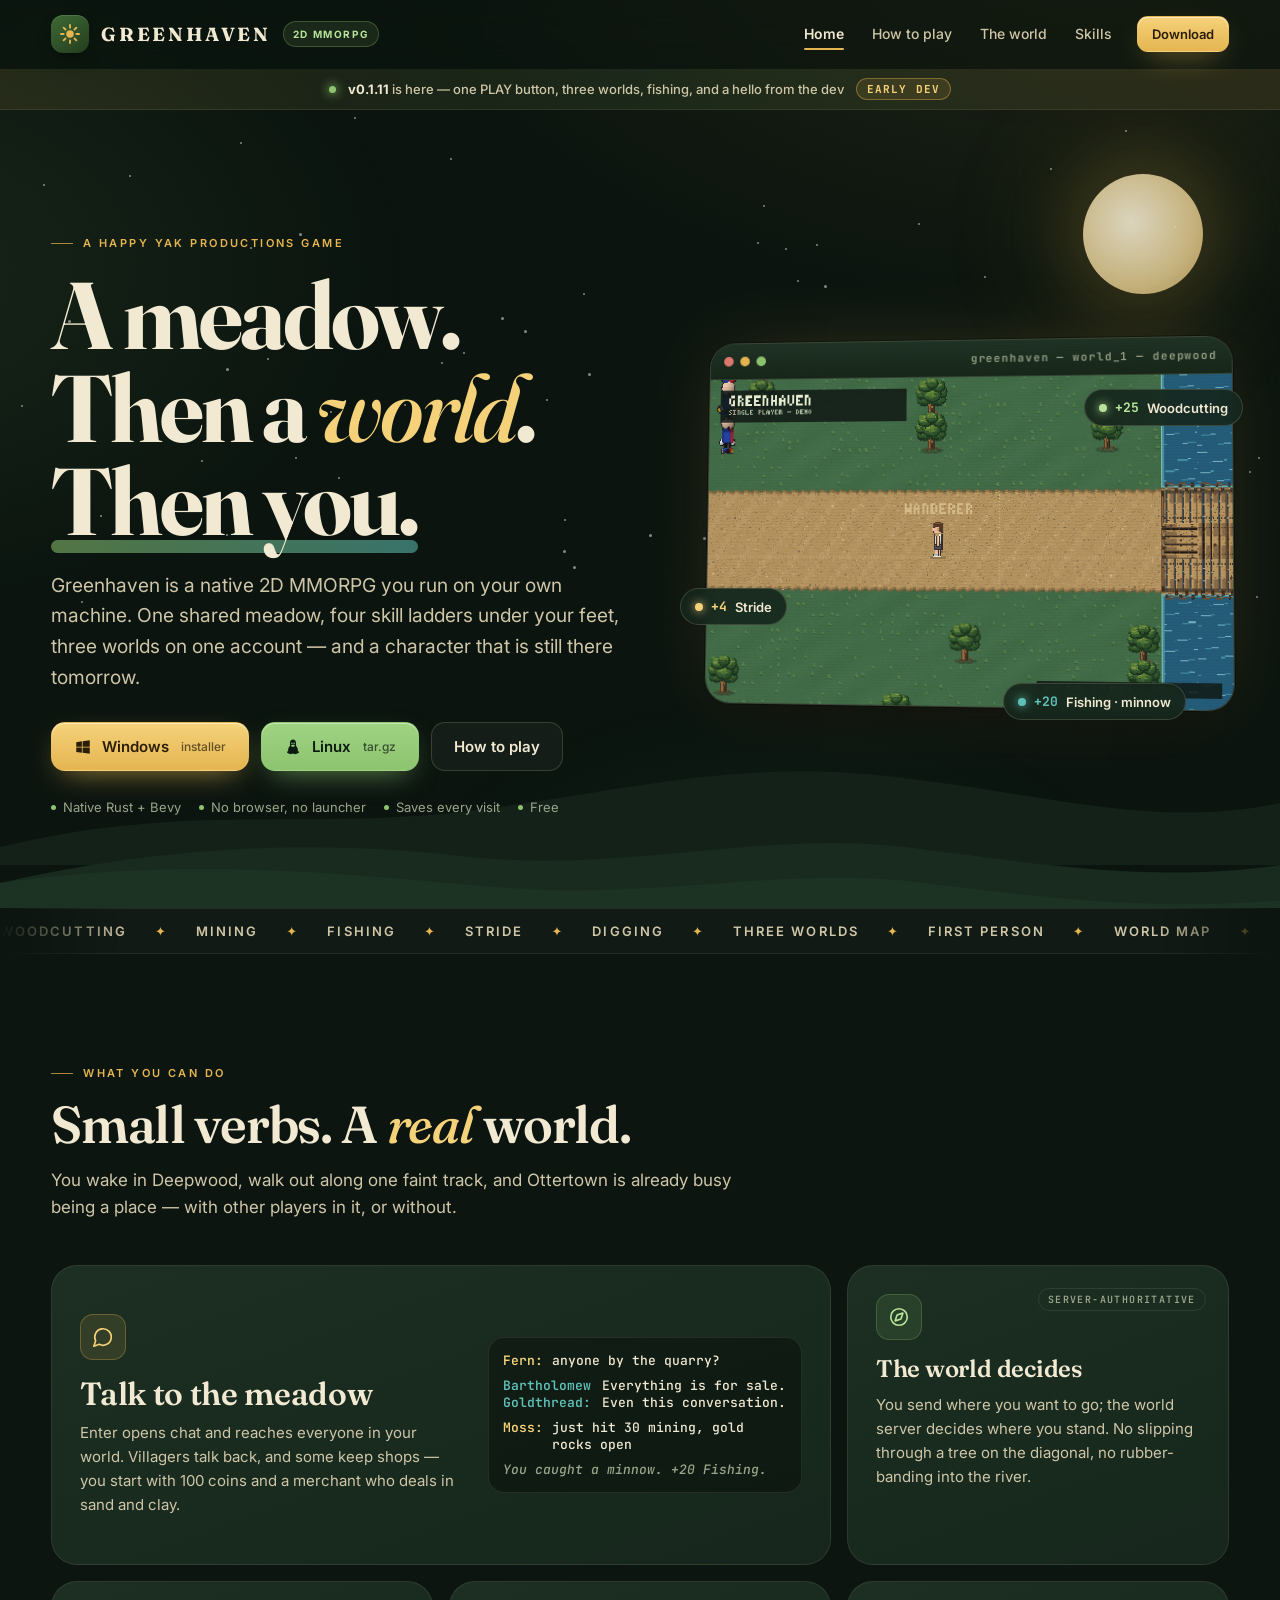
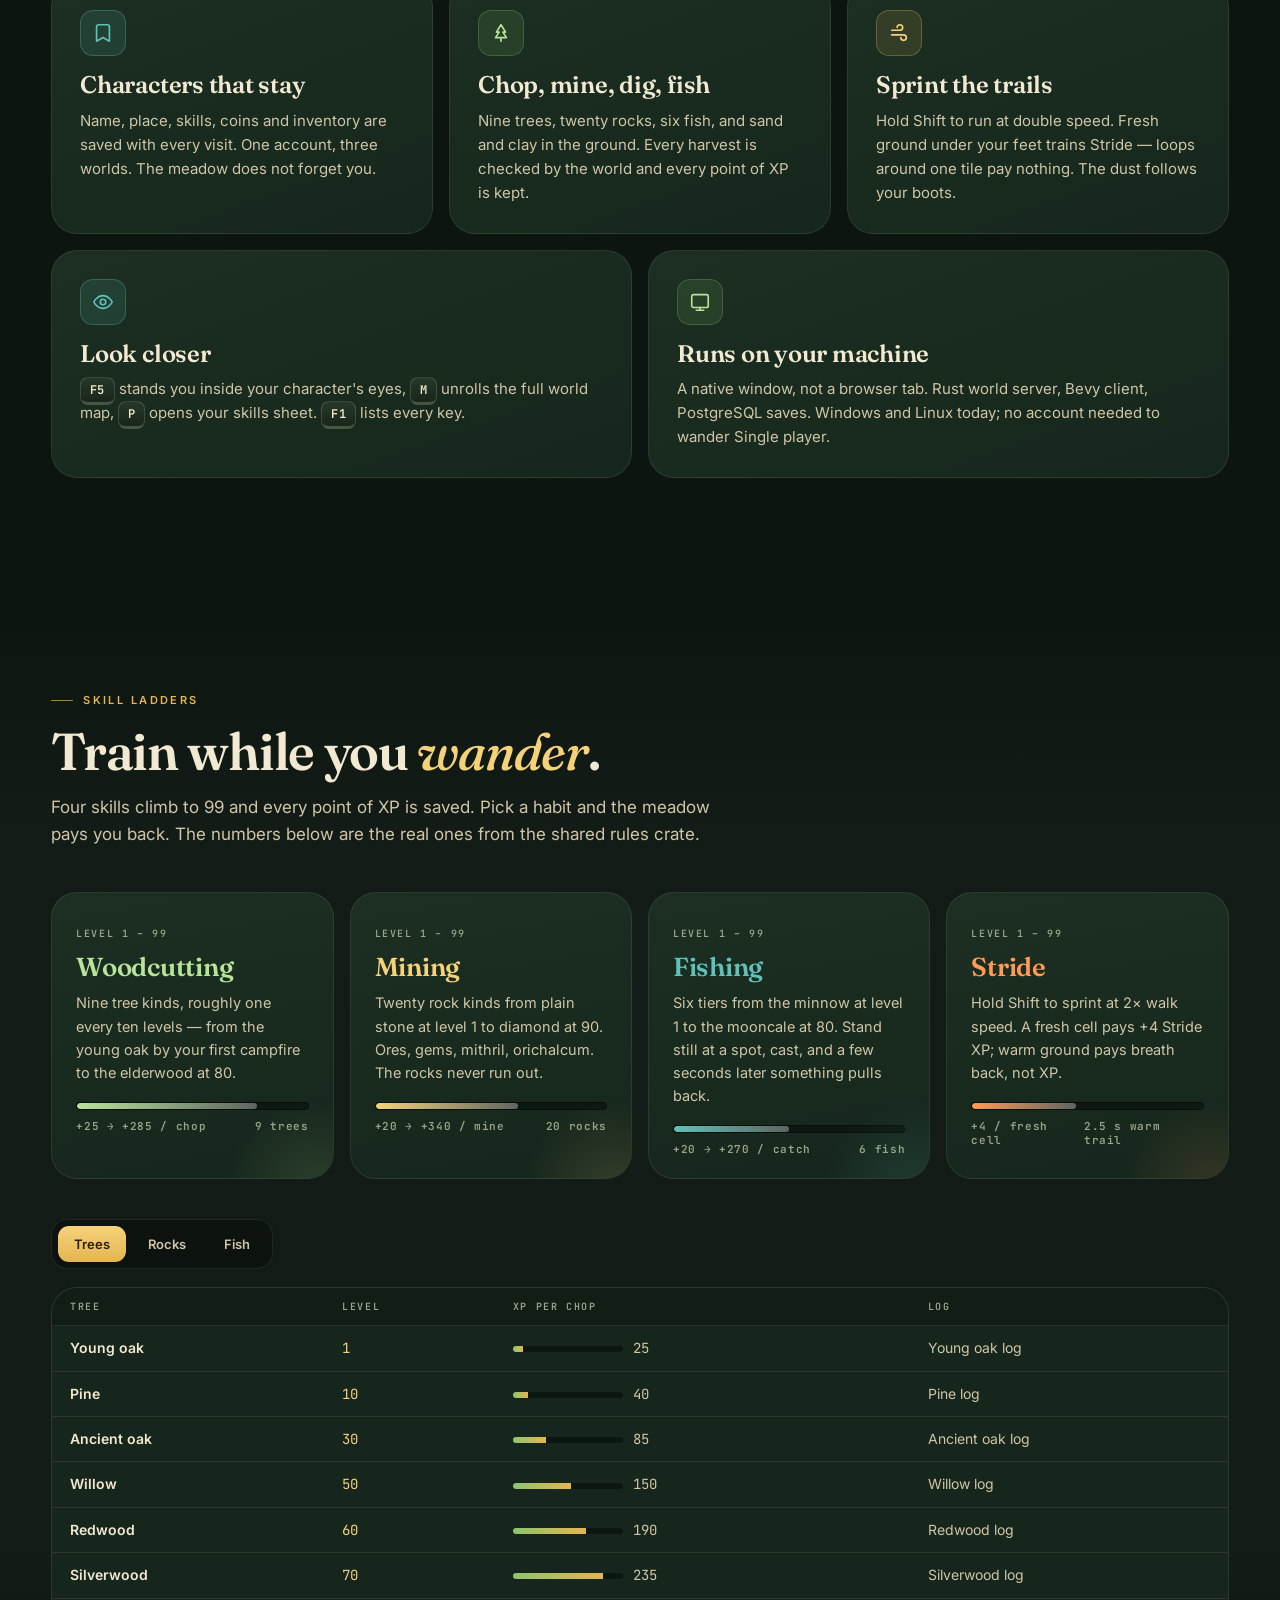
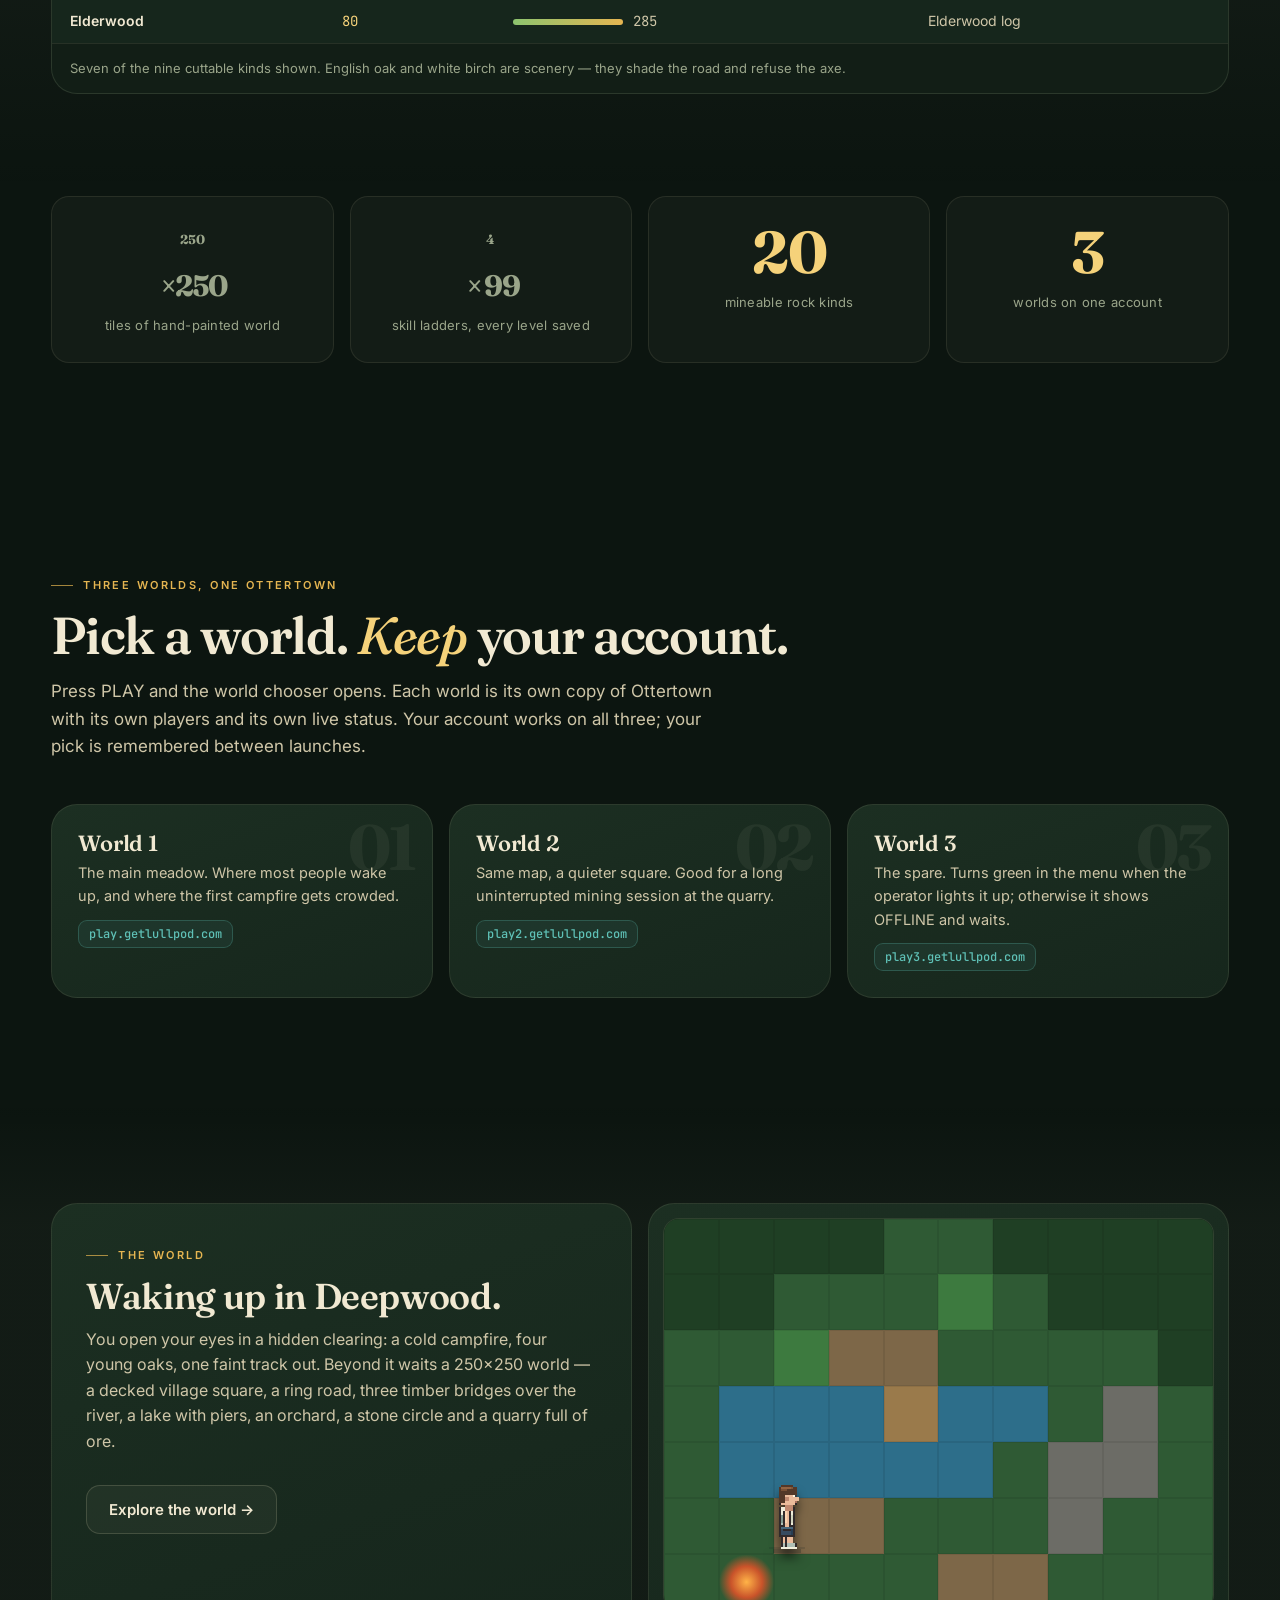
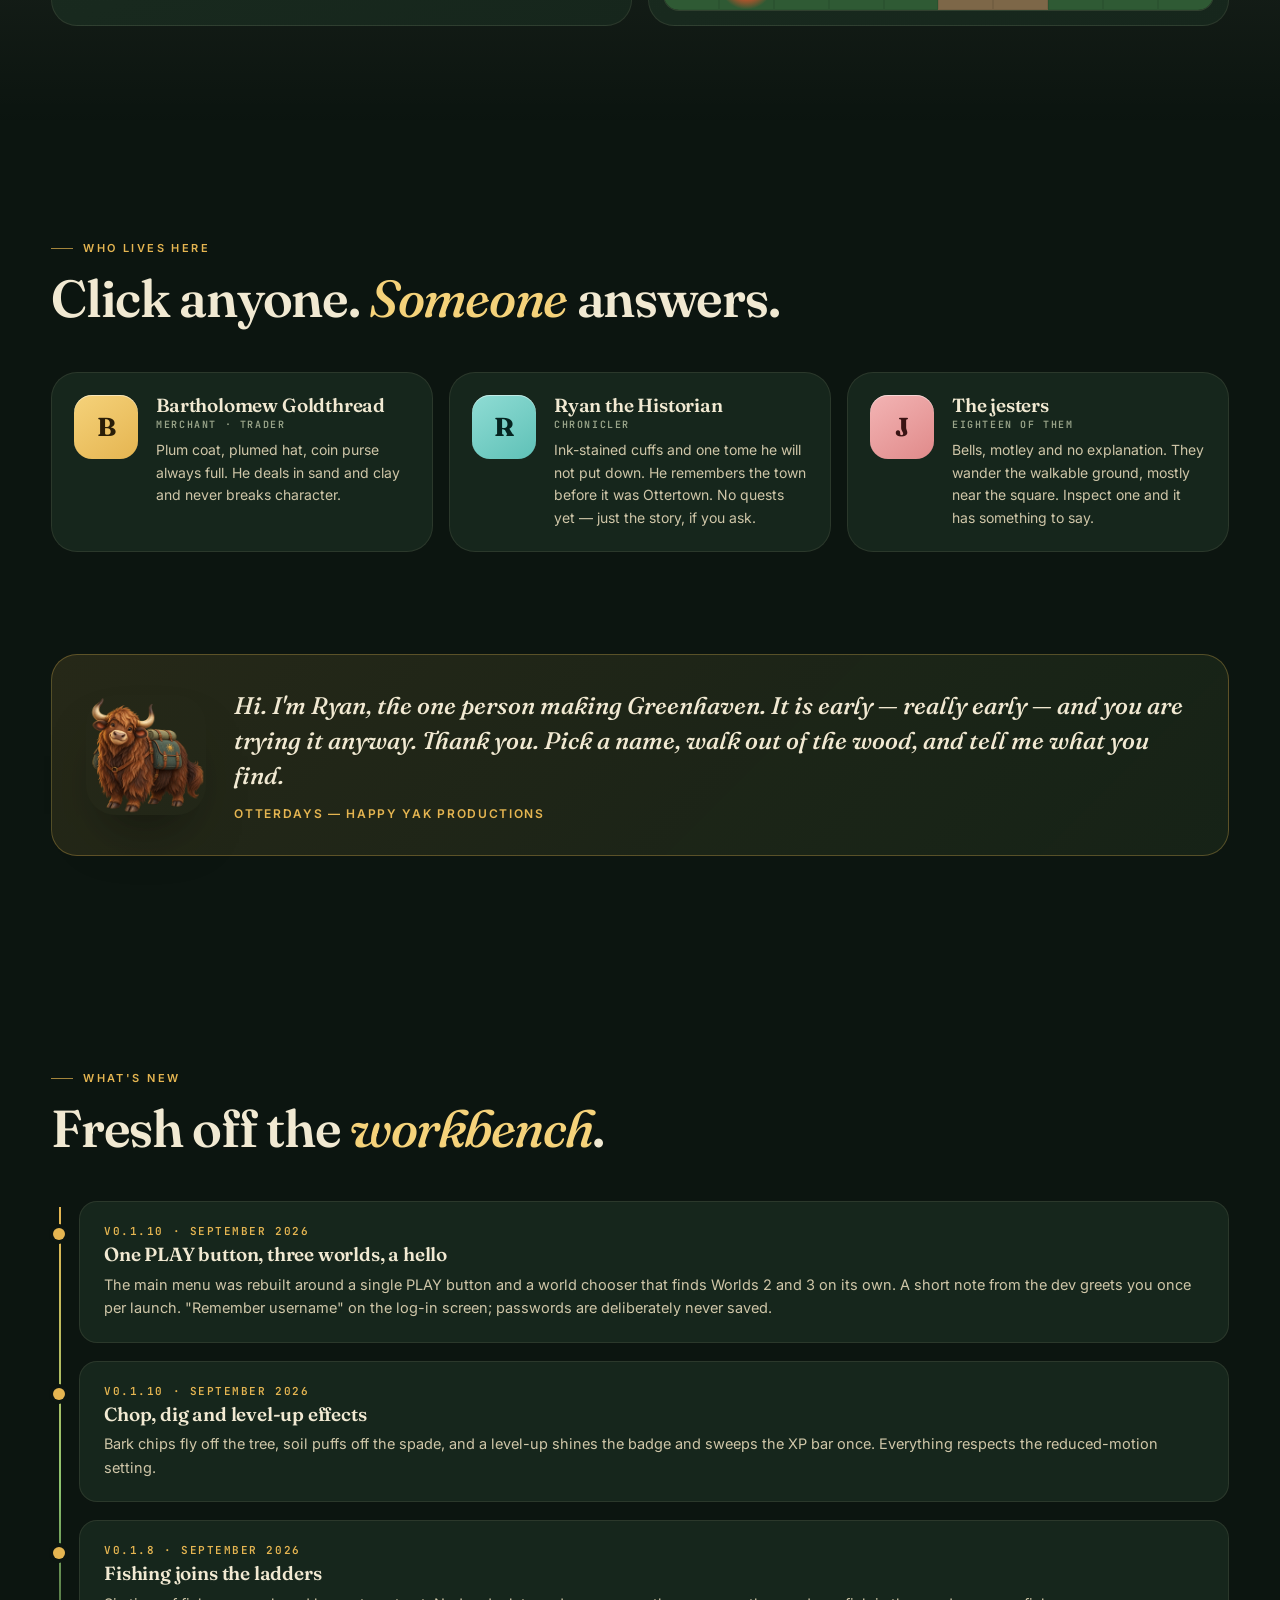
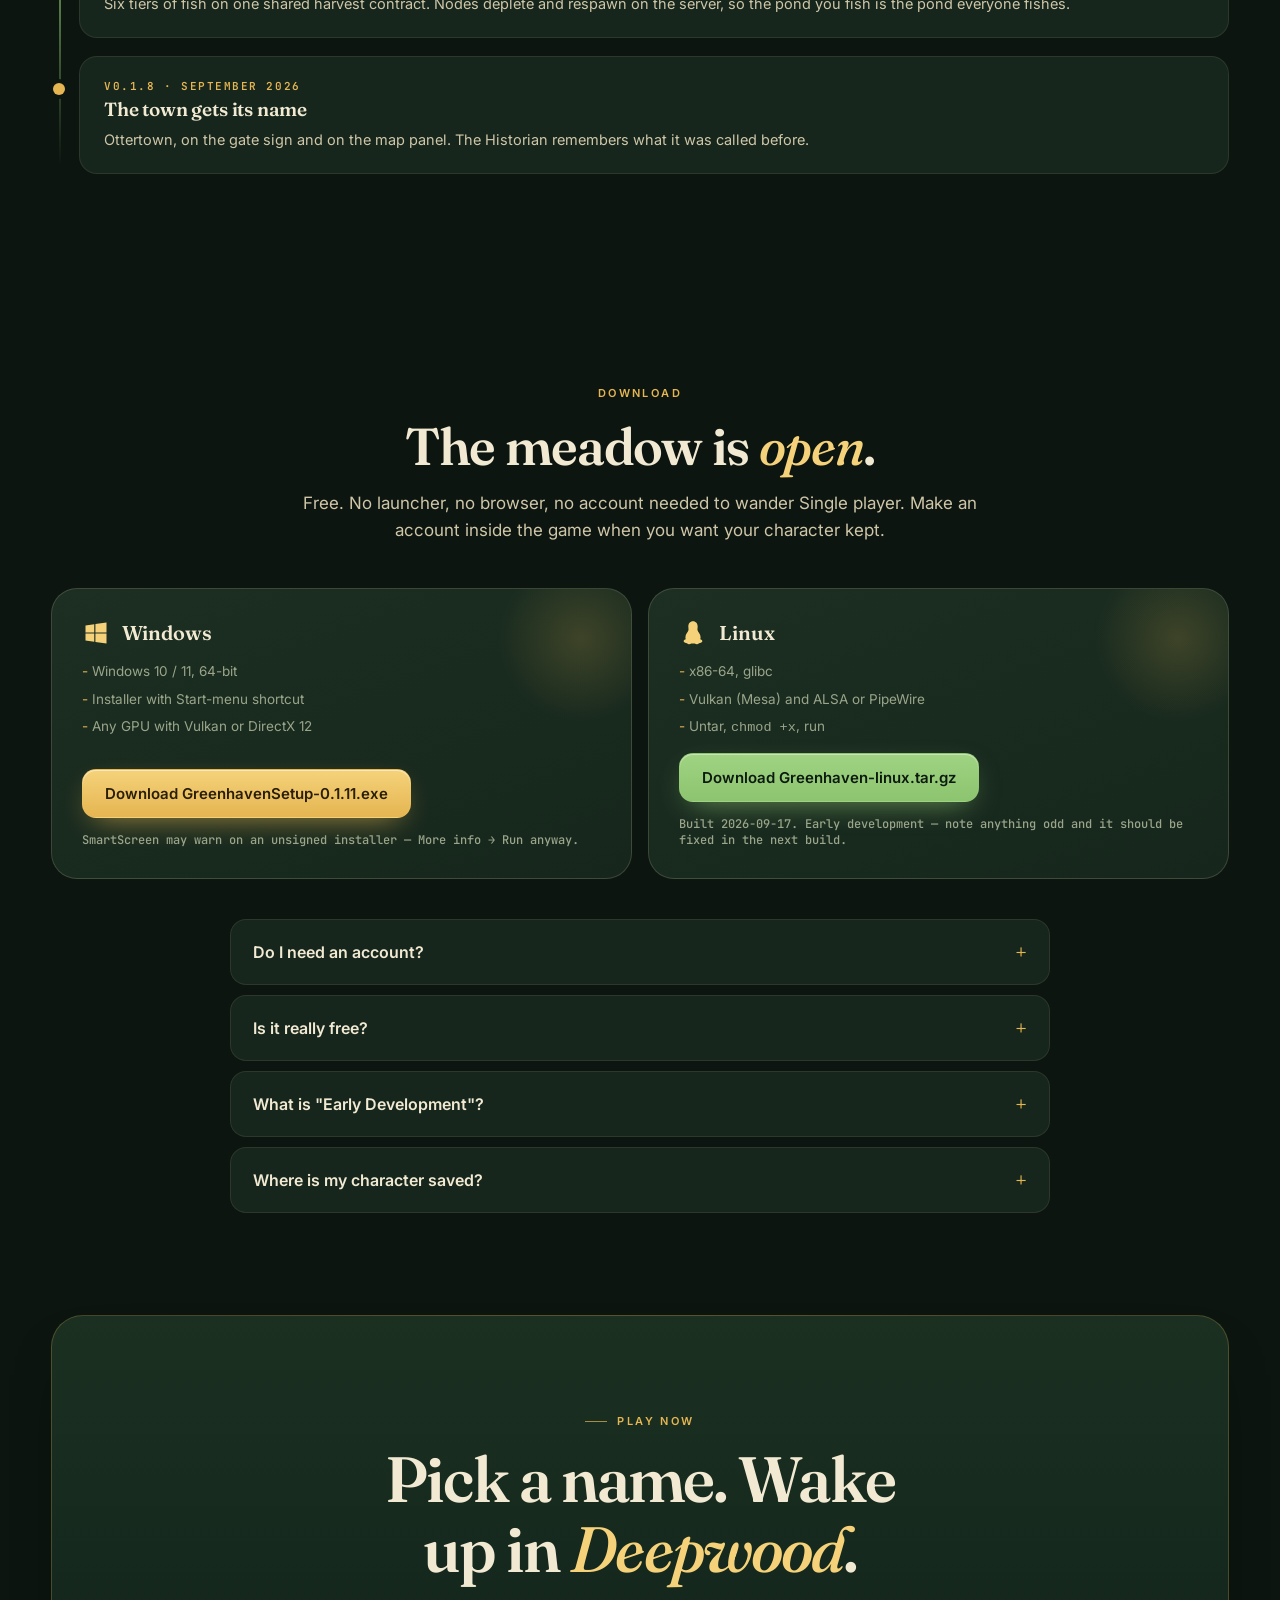
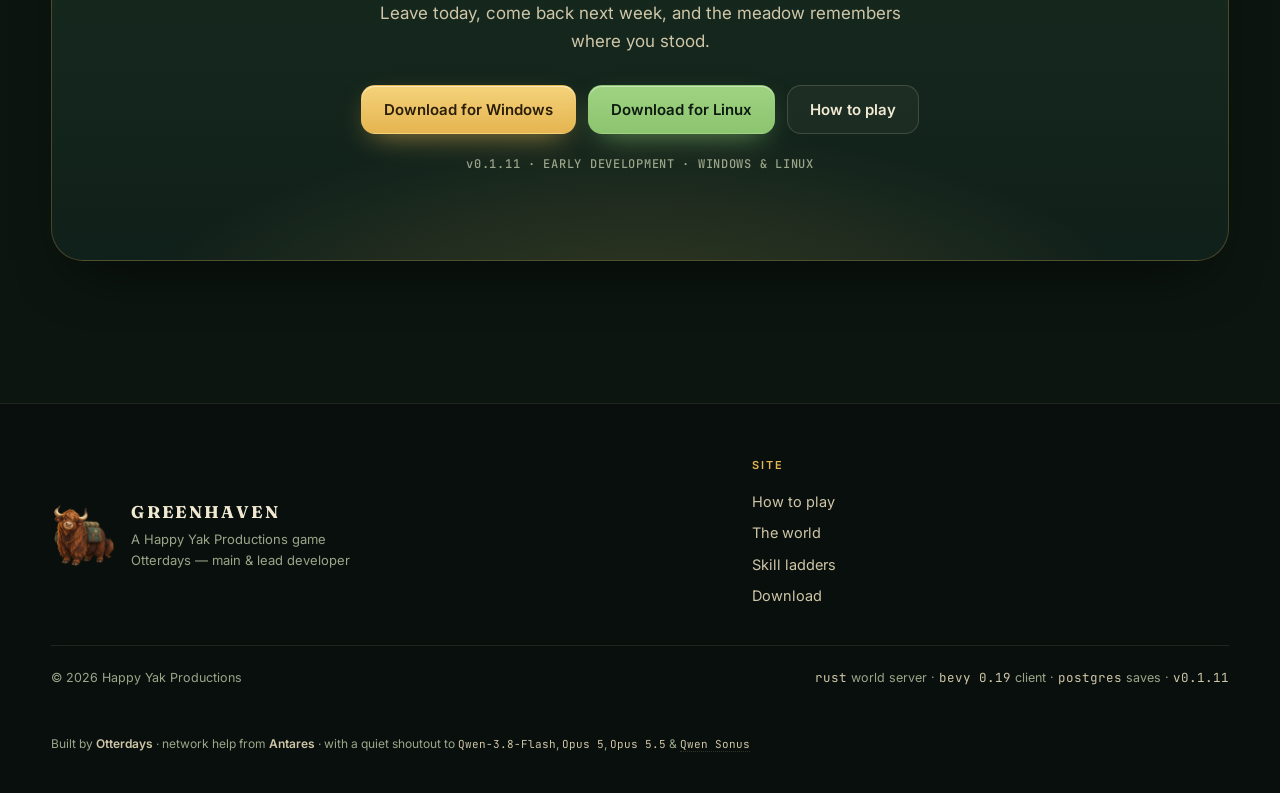
==== index.html @ 4531c4f0 "chore(release): bump displayed version labels on the site to v0.1.11" ====
<!doctype html>
<html lang="en" class="no-js">
<head>
  <meta charset="UTF-8">
  <meta name="viewport" content="width=device-width, initial-scale=1">
  <title>Greenhaven — a native 2D MMORPG</title>
  <meta name="description" content="Greenhaven is a native 2D MMORPG. Chop, mine, fish and sprint one shared meadow — a Rust world server, a Bevy client, three worlds, and a character that stays.">
  <meta name="theme-color" content="#0c1510">
  <meta property="og:title" content="Greenhaven — a native 2D MMORPG">
  <meta property="og:description" content="One shared meadow, four skill ladders to 99, and a character that is still there tomorrow.">
  <meta property="og:type" content="website">
  <meta property="og:url" content="https://otterdays.github.io/Greenhaven/">
  <meta property="og:image" content="https://otterdays.github.io/Greenhaven/assets/happy-yak.png">
  <meta name="twitter:card" content="summary_large_image">
  <link rel="icon" type="image/svg+xml" href="assets/favicon.svg">
  <link rel="preload" as="image" href="assets/gameplay.gif">
  <script>document.documentElement.classList.replace('no-js','js')</script>
  <link rel="stylesheet" href="style.css">
</head>
<body>
  <header class="site" id="header">
    <div class="shell">
      <a class="brand" href="index.html">
        <span class="mark" aria-hidden="true"><svg viewBox="0 0 64 64" fill="none"><circle cx="32" cy="32" r="10" fill="#e5b551"/><g stroke="#e5b551" stroke-width="5" stroke-linecap="round"><path d="M32 8v7M32 49v7M8 32h7M49 32h7"/><path d="M15 15l5 5M44 44l5 5M49 15l-5 5M20 44l-5 5"/></g></svg></span>
        GREENHAVEN <small>2D MMORPG</small>
      </a>
      <button class="nav-toggle" type="button" aria-expanded="false" aria-controls="site-nav">Menu</button>
      <nav class="top" id="site-nav">
        <a href="index.html" aria-current="page">Home</a>
        <a href="play.html">How to play</a>
        <a href="world.html">The world</a>
        <a href="#skills">Skills</a>
        <a class="btn gold sm" href="#download">Download</a>
      </nav>
    </div>
  </header>

  <div class="announce" role="status">
    <span class="dot" aria-hidden="true"></span>
    <span><strong>v0.1.11</strong> is here — one PLAY button, three worlds, fishing, and a hello from the dev</span>
    <span class="badge">EARLY DEV</span>
  </div>

  <main>
    <section class="hero">
      <div class="stars" aria-hidden="true" id="stars"></div>
      <div class="moon" aria-hidden="true"></div>
      <div class="shell">
        <div>
          <div class="eyebrow">A Happy Yak Productions game</div>
          <h1 class="h-display">A meadow.<br>Then a <em>world</em>.<br><span class="under">Then you.</span></h1>
          <p class="lede">Greenhaven is a native 2D MMORPG you run on your own machine. One shared meadow, four skill ladders under your feet, three worlds on one account — and a character that is still there tomorrow.</p>
          <div class="actions">
            <a class="btn gold" href="https://www.dropbox.com/scl/fi/g5m51n0lemmww4q5o4rdx/GreenhavenSetup-0.1.11.exe?rlkey=i6n2mcfbrtcascigd8s4uzt7a&amp;dl=1">
              <svg viewBox="0 0 24 24" fill="currentColor" aria-hidden="true"><path d="M3 5.5 10.5 4.4v7.1H3zm0 13 7.5 1.1v-7.1H3zm8.5 1.3L21 21v-8.5h-9.5zM11.5 4.2 21 3v8.5h-9.5z"/></svg>
              Windows <span class="sub">installer</span>
            </a>
            <a class="btn moss" href="https://www.dropbox.com/scl/fi/879lr5t2764r40r1vs7pr/Greenhaven-linux-20260917.tar.gz?rlkey=p2utkld8kdhymnxmqbs8xuqi9&amp;st=f24wg89z&amp;dl=1">
              <svg viewBox="0 0 24 24" fill="currentColor" aria-hidden="true"><path d="M12 2c-2.5 0-4 2-4 4.5 0 1.3.3 2.2.1 3.2-.4 1.6-2.6 3.3-2.6 6 0 .6.1 1.2.3 1.7-.9.3-1.8.8-1.8 1.6 0 1 1.5 1.5 2.9 1.8.6 1 2.3 1.2 3.6.2.5.1 1 .1 1.5.1s1 0 1.5-.1c1.3 1 3 .8 3.6-.2 1.4-.3 2.9-.8 2.9-1.8 0-.8-.9-1.3-1.8-1.6.2-.5.3-1.1.3-1.7 0-2.7-2.2-4.4-2.6-6-.2-1 .1-1.9.1-3.2C16 4 14.5 2 12 2zm-1.5 4a1 1 0 1 1 0 2 1 1 0 0 1 0-2zm3 0a1 1 0 1 1 0 2 1 1 0 0 1 0-2zM12 9c1.2 0 2.5.6 2.5 1.2S13.2 11.5 12 11.5 9.5 10.8 9.5 10.2 10.8 9 12 9z"/></svg>
              Linux <span class="sub">tar.gz</span>
            </a>
            <a class="btn ghost" href="play.html">How to play</a>
          </div>
          <p class="platforms"><span>Native Rust + Bevy</span><span>No browser, no launcher</span><span>Saves every visit</span><span>Free</span></p>
        </div>
        <div class="stage" id="stage">
          <div class="window">
            <div class="bar" aria-hidden="true"><i></i><i></i><i></i><span class="title">greenhaven — world_1 — deepwood</span></div>
            <img src="assets/gameplay.gif" width="480" height="300" alt="Greenhaven gameplay — a character walking out of Deepwood into the meadow">
            <div class="scan" aria-hidden="true"></div>
          </div>
          <span class="chip xp" aria-hidden="true"><b>+25</b> Woodcutting</span>
          <span class="chip stride" aria-hidden="true"><b>+4</b> Stride</span>
          <span class="chip fish" aria-hidden="true"><b>+20</b> Fishing · minnow</span>
        </div>
      </div>
      <svg class="hills" viewBox="0 0 1440 220" preserveAspectRatio="none" aria-hidden="true">
        <path data-depth="6" fill="#132119" d="M0 150C200 100 350 130 520 110s300-60 480-40 300 60 440 30v70H0z"/>
        <path data-depth="14" fill="#182b1e" d="M0 190c180-40 340-50 520-30s340-30 500-10 280 40 420 20v50H0z"/>
        <path data-depth="24" fill="#1c3323" d="M0 220v-30c220-30 380-10 560 5s320-25 480-5 260 30 400 20v10z"/>
      </svg>
    </section>

    <div class="ticker" aria-hidden="true">
      <div class="ticker-track">
        <div class="ticker-group"><span>Woodcutting</span><i>✦</i><span>Mining</span><i>✦</i><span>Fishing</span><i>✦</i><span>Stride</span><i>✦</i><span>Digging</span><i>✦</i><span>Three worlds</span><i>✦</i><span>First person</span><i>✦</i><span>World map</span><i>✦</i><span>Live chat</span><i>✦</i><span>Shops</span><i>✦</i><span>Saved characters</span><i>✦</i><span>One shared meadow</span><i>✦</i></div>
        <div class="ticker-group"><span>Woodcutting</span><i>✦</i><span>Mining</span><i>✦</i><span>Fishing</span><i>✦</i><span>Stride</span><i>✦</i><span>Digging</span><i>✦</i><span>Three worlds</span><i>✦</i><span>First person</span><i>✦</i><span>World map</span><i>✦</i><span>Live chat</span><i>✦</i><span>Shops</span><i>✦</i><span>Saved characters</span><i>✦</i><span>One shared meadow</span><i>✦</i></div>
      </div>
    </div>

    <!-- ============ what you do ============ -->
    <section class="sec">
      <div class="shell">
        <div class="sec-head reveal">
          <div class="eyebrow">What you can do</div>
          <h2 class="sec-title">Small verbs. A <em>real</em> world.</h2>
          <p class="sec-sub">You wake in Deepwood, walk out along one faint track, and Ottertown is already busy being a place — with other players in it, or without.</p>
        </div>
        <div class="bento">
          <article class="tile w4 feature reveal">
            <div>
              <span class="icon gold" aria-hidden="true"><svg viewBox="0 0 24 24" fill="none" stroke="currentColor" stroke-width="1.8" stroke-linecap="round" stroke-linejoin="round"><path d="M7.9 20A9 9 0 1 0 4 16.1L2 22Z"/></svg></span>
              <h3>Talk to the meadow</h3>
              <p>Enter opens chat and reaches everyone in your world. Villagers talk back, and some keep shops — you start with 100 coins and a merchant who deals in sand and clay.</p>
            </div>
            <div class="chatlog" aria-hidden="true">
              <div class="l"><b>Fern:</b> anyone by the quarry?</div>
              <div class="l npc"><b>Bartholomew Goldthread:</b> Everything is for sale. Even this conversation.</div>
              <div class="l"><b>Moss:</b> just hit 30 mining, gold rocks open</div>
              <div class="l sys">You caught a minnow. +20 Fishing.</div>
            </div>
          </article>
          <article class="tile w2 reveal" style="--d:.08s">
            <span class="tag">Server-authoritative</span>
            <span class="icon" aria-hidden="true"><svg viewBox="0 0 24 24" fill="none" stroke="currentColor" stroke-width="1.8" stroke-linecap="round" stroke-linejoin="round"><circle cx="12" cy="12" r="9"/><path d="M16.2 7.8l-2.1 6.3-6.3 2.1 2.1-6.3z"/></svg></span>
            <h3>The world decides</h3>
            <p>You send where you want to go; the world server decides where you stand. No slipping through a tree on the diagonal, no rubber-banding into the river.</p>
          </article>
          <article class="tile w2 reveal">
            <span class="icon teal" aria-hidden="true"><svg viewBox="0 0 24 24" fill="none" stroke="currentColor" stroke-width="1.8" stroke-linecap="round" stroke-linejoin="round"><path d="m19 21-7-4-7 4V5a2 2 0 0 1 2-2h10a2 2 0 0 1 2 2z"/></svg></span>
            <h3>Characters that stay</h3>
            <p>Name, place, skills, coins and inventory are saved with every visit. One account, three worlds. The meadow does not forget you.</p>
          </article>
          <article class="tile w2 reveal" style="--d:.08s">
            <span class="icon" aria-hidden="true"><svg viewBox="0 0 24 24" fill="none" stroke="currentColor" stroke-width="1.8" stroke-linecap="round" stroke-linejoin="round"><path d="M12 3 7 11h3l-4 6h12l-4-6h3z"/><path d="M12 17v4"/></svg></span>
            <h3>Chop, mine, dig, fish</h3>
            <p>Nine trees, twenty rocks, six fish, and sand and clay in the ground. Every harvest is checked by the world and every point of XP is kept.</p>
          </article>
          <article class="tile w2 reveal" style="--d:.16s">
            <span class="icon gold" aria-hidden="true"><svg viewBox="0 0 24 24" fill="none" stroke="currentColor" stroke-width="1.8" stroke-linecap="round" stroke-linejoin="round"><path d="M4 9h9a3 3 0 1 0-3-3"/><path d="M4 14h13a3 3 0 1 1-3 3"/></svg></span>
            <h3>Sprint the trails</h3>
            <p>Hold Shift to run at double speed. Fresh ground under your feet trains Stride — loops around one tile pay nothing. The dust follows your boots.</p>
          </article>
          <article class="tile w3 reveal">
            <span class="icon teal" aria-hidden="true"><svg viewBox="0 0 24 24" fill="none" stroke="currentColor" stroke-width="1.8" stroke-linecap="round" stroke-linejoin="round"><path d="M2 12s3.5-7 10-7 10 7 10 7-3.5 7-10 7-10-7-10-7z"/><circle cx="12" cy="12" r="3"/></svg></span>
            <h3>Look closer</h3>
            <p><kbd>F5</kbd> stands you inside your character's eyes, <kbd>M</kbd> unrolls the full world map, <kbd>P</kbd> opens your skills sheet. <kbd>F1</kbd> lists every key.</p>
          </article>
          <article class="tile w3 reveal" style="--d:.08s">
            <span class="icon" aria-hidden="true"><svg viewBox="0 0 24 24" fill="none" stroke="currentColor" stroke-width="1.8" stroke-linecap="round" stroke-linejoin="round"><rect x="3" y="4" width="18" height="14" rx="2"/><path d="M8 21h8M12 18v3"/></svg></span>
            <h3>Runs on your machine</h3>
            <p>A native window, not a browser tab. Rust world server, Bevy client, PostgreSQL saves. Windows and Linux today; no account needed to wander Single player.</p>
          </article>
        </div>
      </div>
    </section>

    <!-- ============ skills ============ -->
    <section class="sec band" id="skills">
      <div class="fireflies" aria-hidden="true"><i style="--x:8%;--y:30%;--t:9s"></i><i style="--x:30%;--y:70%;--t:11s;--d:-3s;--dx:-40px"></i><i style="--x:55%;--y:20%;--t:8s;--d:-5s"></i><i style="--x:80%;--y:60%;--t:12s;--d:-1s;--dx:50px;--dy:-20px"></i><i style="--x:92%;--y:35%;--t:10s;--d:-7s"></i></div>
      <div class="shell">
        <div class="sec-head reveal">
          <div class="eyebrow">Skill ladders</div>
          <h2 class="sec-title">Train while you <em>wander</em>.</h2>
          <p class="sec-sub">Four skills climb to 99 and every point of XP is saved. Pick a habit and the meadow pays you back. The numbers below are the real ones from the shared rules crate.</p>
        </div>
        <div class="skills">
          <article class="skill wood reveal" style="--fill:78%">
            <span class="lvl">Level 1 – 99</span>
            <h3>Woodcutting</h3>
            <p>Nine tree kinds, roughly one every ten levels — from the young oak by your first campfire to the elderwood at 80.</p>
            <div class="bar" aria-hidden="true"><i></i></div>
            <div class="xp"><span>+25 → +285 / chop</span><span>9 trees</span></div>
          </article>
          <article class="skill mine reveal" style="--fill:62%;--d:.08s">
            <span class="lvl">Level 1 – 99</span>
            <h3>Mining</h3>
            <p>Twenty rock kinds from plain stone at level 1 to diamond at 90. Ores, gems, mithril, orichalcum. The rocks never run out.</p>
            <div class="bar" aria-hidden="true"><i></i></div>
            <div class="xp"><span>+20 → +340 / mine</span><span>20 rocks</span></div>
          </article>
          <article class="skill fish reveal" style="--fill:50%;--d:.16s">
            <span class="lvl">Level 1 – 99</span>
            <h3>Fishing</h3>
            <p>Six tiers from the minnow at level 1 to the mooncale at 80. Stand still at a spot, cast, and a few seconds later something pulls back.</p>
            <div class="bar" aria-hidden="true"><i></i></div>
            <div class="xp"><span>+20 → +270 / catch</span><span>6 fish</span></div>
          </article>
          <article class="skill stride reveal" style="--fill:45%;--d:.24s">
            <span class="lvl">Level 1 – 99</span>
            <h3>Stride</h3>
            <p>Hold Shift to sprint at 2× walk speed. A fresh cell pays +4 Stride XP; warm ground pays breath back, not XP.</p>
            <div class="bar" aria-hidden="true"><i></i></div>
            <div class="xp"><span>+4 / fresh cell</span><span>2.5 s warm trail</span></div>
          </article>
        </div>

        <div class="reveal">
          <div class="tabs" role="tablist" aria-label="Skill ladders">
            <button role="tab" aria-selected="true" aria-controls="lad-wood" id="tab-wood">Trees</button>
            <button role="tab" aria-selected="false" aria-controls="lad-mine" id="tab-mine">Rocks</button>
            <button role="tab" aria-selected="false" aria-controls="lad-fish" id="tab-fish">Fish</button>
          </div>
          <div class="ladder on" id="lad-wood" role="tabpanel" aria-labelledby="tab-wood">
            <div class="ladder-wrap"><table>
              <thead><tr><th>Tree</th><th>Level</th><th>XP per chop</th><th>Log</th></tr></thead>
              <tbody>
                <tr><td>Young oak</td><td class="lv">1</td><td><span class="meter" style="--w:9%"><i></i></span><span class="xpv">25</span></td><td>Young oak log</td></tr>
                <tr><td>Pine</td><td class="lv">10</td><td><span class="meter" style="--w:14%"><i></i></span><span class="xpv">40</span></td><td>Pine log</td></tr>
                <tr><td>Ancient oak</td><td class="lv">30</td><td><span class="meter" style="--w:30%"><i></i></span><span class="xpv">85</span></td><td>Ancient oak log</td></tr>
                <tr><td>Willow</td><td class="lv">50</td><td><span class="meter" style="--w:53%"><i></i></span><span class="xpv">150</span></td><td>Willow log</td></tr>
                <tr><td>Redwood</td><td class="lv">60</td><td><span class="meter" style="--w:67%"><i></i></span><span class="xpv">190</span></td><td>Redwood log</td></tr>
                <tr><td>Silverwood</td><td class="lv">70</td><td><span class="meter" style="--w:82%"><i></i></span><span class="xpv">235</span></td><td>Silverwood log</td></tr>
                <tr><td>Elderwood</td><td class="lv">80</td><td><span class="meter" style="--w:100%"><i></i></span><span class="xpv">285</span></td><td>Elderwood log</td></tr>
              </tbody>
            </table></div>
            <div class="note">Seven of the nine cuttable kinds shown. English oak and white birch are scenery — they shade the road and refuse the axe.</div>
          </div>
          <div class="ladder" id="lad-mine" role="tabpanel" aria-labelledby="tab-mine" hidden>
            <div class="ladder-wrap"><table>
              <thead><tr><th>Rock</th><th>Level</th><th>XP per mine</th><th>Yield</th></tr></thead>
              <tbody>
                <tr><td>Copper rock</td><td class="lv">1</td><td><span class="meter" style="--w:9%"><i></i></span><span class="xpv">30</span></td><td>Copper ore</td></tr>
                <tr><td>Tin rock</td><td class="lv">5</td><td><span class="meter" style="--w:10%"><i></i></span><span class="xpv">35</span></td><td>Tin ore</td></tr>
                <tr><td>Iron rock</td><td class="lv">10</td><td><span class="meter" style="--w:13%"><i></i></span><span class="xpv">45</span></td><td>Iron ore</td></tr>
                <tr><td>Coal rock</td><td class="lv">20</td><td><span class="meter" style="--w:18%"><i></i></span><span class="xpv">60</span></td><td>Coal</td></tr>
                <tr><td>Silver rock</td><td class="lv">25</td><td><span class="meter" style="--w:21%"><i></i></span><span class="xpv">72</span></td><td>Silver ore</td></tr>
                <tr><td>Gold rock</td><td class="lv">30</td><td><span class="meter" style="--w:25%"><i></i></span><span class="xpv">85</span></td><td>Gold ore</td></tr>
                <tr><td>Ruby rock</td><td class="lv">40</td><td><span class="meter" style="--w:34%"><i></i></span><span class="xpv">115</span></td><td>Ruby</td></tr>
                <tr><td>Mithril rock</td><td class="lv">45</td><td><span class="meter" style="--w:39%"><i></i></span><span class="xpv">132</span></td><td>Mithril ore</td></tr>
                <tr><td>Emerald rock</td><td class="lv">50</td><td><span class="meter" style="--w:44%"><i></i></span><span class="xpv">150</span></td><td>Emerald</td></tr>
                <tr><td>Topaz rock</td><td class="lv">55</td><td><span class="meter" style="--w:49%"><i></i></span><span class="xpv">168</span></td><td>Topaz</td></tr>
                <tr><td>Sapphire rock</td><td class="lv">60</td><td><span class="meter" style="--w:56%"><i></i></span><span class="xpv">190</span></td><td>Sapphire</td></tr>
                <tr><td>Adamantite rock</td><td class="lv">65</td><td><span class="meter" style="--w:62%"><i></i></span><span class="xpv">210</span></td><td>Adamantite ore</td></tr>
                <tr><td>Amethyst rock</td><td class="lv">70</td><td><span class="meter" style="--w:69%"><i></i></span><span class="xpv">235</span></td><td>Amethyst</td></tr>
                <tr><td>Orichalcum rock</td><td class="lv">75</td><td><span class="meter" style="--w:76%"><i></i></span><span class="xpv">260</span></td><td>Orichalcum ore</td></tr>
                <tr><td>Onyx rock</td><td class="lv">80</td><td><span class="meter" style="--w:84%"><i></i></span><span class="xpv">285</span></td><td>Onyx</td></tr>
                <tr><td>Opal rock</td><td class="lv">85</td><td><span class="meter" style="--w:91%"><i></i></span><span class="xpv">310</span></td><td>Opal</td></tr>
                <tr><td>Diamond rock</td><td class="lv">90</td><td><span class="meter" style="--w:100%"><i></i></span><span class="xpv">340</span></td><td>Diamond</td></tr>
              </tbody>
            </table></div>
            <div class="note">Plus plain rock, granite boulders and rock clusters at level 1 for stone. Twenty kinds in all. One swing a second, and nothing ever runs dry.</div>
          </div>
          <div class="ladder" id="lad-fish" role="tabpanel" aria-labelledby="tab-fish" hidden>
            <div class="ladder-wrap"><table>
              <thead><tr><th>Fish</th><th>Level</th><th>XP per catch</th><th>Cast time</th></tr></thead>
              <tbody>
                <tr><td>Minnow</td><td class="lv">1</td><td><span class="meter" style="--w:7%"><i></i></span><span class="xpv">20</span></td><td>2.5 s</td></tr>
                <tr><td>Silverfin</td><td class="lv">15</td><td><span class="meter" style="--w:17%"><i></i></span><span class="xpv">45</span></td><td>3.0 s</td></tr>
                <tr><td>Trout</td><td class="lv">30</td><td><span class="meter" style="--w:30%"><i></i></span><span class="xpv">80</span></td><td>3.5 s</td></tr>
                <tr><td>Salmon</td><td class="lv">45</td><td><span class="meter" style="--w:48%"><i></i></span><span class="xpv">130</span></td><td>4.0 s</td></tr>
                <tr><td>Lanternfish</td><td class="lv">60</td><td><span class="meter" style="--w:70%"><i></i></span><span class="xpv">190</span></td><td>4.5 s</td></tr>
                <tr><td>Mooncale</td><td class="lv">80</td><td><span class="meter" style="--w:100%"><i></i></span><span class="xpv">270</span></td><td>5.0 s</td></tr>
              </tbody>
            </table></div>
            <div class="note">Every fishing spot is one tier. Walk up, click, stand still — move and the cast is lost. Same values online and in Single player.</div>
          </div>
        </div>
      </div>
    </section>

    <!-- ============ stats ============ -->
    <section class="sec tight">
      <div class="shell">
        <div class="stats reveal">
          <div class="stat"><b><span class="count" data-to="250">0</span><i>×250</i></b><span>tiles of hand-painted world</span></div>
          <div class="stat"><b><span class="count" data-to="4">0</span><i>× 99</i></b><span>skill ladders, every level saved</span></div>
          <div class="stat"><b class="count" data-to="20">0</b><span>mineable rock kinds</span></div>
          <div class="stat"><b class="count" data-to="3">0</b><span>worlds on one account</span></div>
        </div>
      </div>
    </section>

    <!-- ============ worlds ============ -->
    <section class="sec">
      <div class="shell">
        <div class="sec-head reveal">
          <div class="eyebrow">Three worlds, one Ottertown</div>
          <h2 class="sec-title">Pick a world. <em>Keep</em> your account.</h2>
          <p class="sec-sub">Press PLAY and the world chooser opens. Each world is its own copy of Ottertown with its own players and its own live status. Your account works on all three; your pick is remembered between launches.</p>
        </div>
        <div class="worlds">
          <article class="world reveal"><span class="n" aria-hidden="true">01</span><h3>World 1</h3><p>The main meadow. Where most people wake up, and where the first campfire gets crowded.</p><code>play.getlullpod.com</code></article>
          <article class="world reveal" style="--d:.08s"><span class="n" aria-hidden="true">02</span><h3>World 2</h3><p>Same map, a quieter square. Good for a long uninterrupted mining session at the quarry.</p><code>play2.getlullpod.com</code></article>
          <article class="world reveal" style="--d:.16s"><span class="n" aria-hidden="true">03</span><h3>World 3</h3><p>The spare. Turns green in the menu when the operator lights it up; otherwise it shows OFFLINE and waits.</p><code>play3.getlullpod.com</code></article>
        </div>
      </div>
    </section>

    <!-- ============ the world ============ -->
    <section class="sec band">
      <div class="shell">
        <div class="bento">
          <div class="tile w3 reveal" style="padding:34px">
            <div class="eyebrow">The world</div>
            <h3 style="font-size:36px;margin-top:14px">Waking up in Deepwood.</h3>
            <p style="font-size:16px;margin-top:8px">You open your eyes in a hidden clearing: a cold campfire, four young oaks, one faint track out. Beyond it waits a 250×250 world — a decked village square, a ring road, three timber bridges over the river, a lake with piers, an orchard, a stone circle and a quarry full of ore.</p>
            <div class="actions"><a class="btn ghost" href="world.html">Explore the world →</a></div>
          </div>
          <div class="tile w3 reveal" style="--d:.1s;padding:14px">
            <div class="mosaic" aria-hidden="true">
              <div class="tiles">
                <i class="fo"></i><i class="fo"></i><i class="fo"></i><i class="fo"></i><i></i><i></i><i class="fo"></i><i class="fo"></i><i class="fo"></i><i class="fo"></i>
                <i class="fo"></i><i class="fo"></i><i></i><i></i><i></i><i class="t2"></i><i></i><i class="fo"></i><i class="fo"></i><i class="fo"></i>
                <i></i><i></i><i class="t2"></i><i class="tr"></i><i class="tr"></i><i></i><i></i><i></i><i></i><i class="fo"></i>
                <i></i><i class="wat"></i><i class="wat"></i><i class="wat"></i><i class="ti"></i><i class="wat"></i><i class="wat"></i><i></i><i class="st"></i><i></i>
                <i></i><i class="wat"></i><i class="wat"></i><i class="wat"></i><i class="wat"></i><i class="wat"></i><i></i><i class="st"></i><i class="st"></i><i></i>
                <i></i><i></i><i class="tr"></i><i class="tr"></i><i></i><i></i><i></i><i class="st"></i><i></i><i></i>
                <i></i><i class="fire"></i><i></i><i></i><i></i><i class="tr"></i><i class="tr"></i><i></i><i></i><i></i>
              </div>
              <span class="walker"></span>
            </div>
          </div>
        </div>
      </div>
    </section>

    <!-- ============ villagers ============ -->
    <section class="sec">
      <div class="shell">
        <div class="sec-head reveal">
          <div class="eyebrow">Who lives here</div>
          <h2 class="sec-title">Click anyone. <em>Someone</em> answers.</h2>
        </div>
        <div class="folk">
          <article class="person reveal"><span class="av" aria-hidden="true">B</span><div><h3>Bartholomew Goldthread</h3><div class="role">Merchant · Trader</div><p>Plum coat, plumed hat, coin purse always full. He deals in sand and clay and never breaks character.</p></div></article>
          <article class="person reveal" style="--d:.08s"><span class="av teal" aria-hidden="true">R</span><div><h3>Ryan the Historian</h3><div class="role">Chronicler</div><p>Ink-stained cuffs and one tome he will not put down. He remembers the town before it was Ottertown. No quests yet — just the story, if you ask.</p></div></article>
          <article class="person reveal" style="--d:.16s"><span class="av rose" aria-hidden="true">J</span><div><h3>The jesters</h3><div class="role">Eighteen of them</div><p>Bells, motley and no explanation. They wander the walkable ground, mostly near the square. Inspect one and it has something to say.</p></div></article>
        </div>
      </div>
    </section>

    <!-- ============ dev note ============ -->
    <section class="sec tight">
      <div class="shell">
        <div class="note-card reveal">
          <img src="assets/happy-yak.png" alt="Happy Yak Productions mascot — a highland yak with a green travel pack">
          <div>
            <blockquote>Hi. I'm Ryan, the one person making Greenhaven. It is early — really early — and you are trying it anyway. Thank you. Pick a name, walk out of the wood, and tell me what you find.</blockquote>
            <cite>Otterdays — Happy Yak Productions</cite>
          </div>
        </div>
      </div>
    </section>

    <!-- ============ changelog ============ -->
    <section class="sec">
      <div class="shell">
        <div class="sec-head reveal">
          <div class="eyebrow">What's new</div>
          <h2 class="sec-title">Fresh off the <em>workbench</em>.</h2>
        </div>
        <div class="timeline">
          <article class="tl reveal"><div class="when">v0.1.10 · September 2026</div><h3>One PLAY button, three worlds, a hello</h3><p>The main menu was rebuilt around a single PLAY button and a world chooser that finds Worlds 2 and 3 on its own. A short note from the dev greets you once per launch. "Remember username" on the log-in screen; passwords are deliberately never saved.</p></article>
          <article class="tl reveal" style="--d:.08s"><div class="when">v0.1.10 · September 2026</div><h3>Chop, dig and level-up effects</h3><p>Bark chips fly off the tree, soil puffs off the spade, and a level-up shines the badge and sweeps the XP bar once. Everything respects the reduced-motion setting.</p></article>
          <article class="tl reveal" style="--d:.16s"><div class="when">v0.1.8 · September 2026</div><h3>Fishing joins the ladders</h3><p>Six tiers of fish on one shared harvest contract. Nodes deplete and respawn on the server, so the pond you fish is the pond everyone fishes.</p></article>
          <article class="tl reveal" style="--d:.24s"><div class="when">v0.1.8 · September 2026</div><h3>The town gets its name</h3><p>Ottertown, on the gate sign and on the map panel. The Historian remembers what it was called before.</p></article>
        </div>
      </div>
    </section>

    <!-- ============ download ============ -->
    <section class="sec" id="download">
      <div class="shell">
        <div class="sec-head center reveal">
          <div class="eyebrow">Download</div>
          <h2 class="sec-title">The meadow is <em>open</em>.</h2>
          <p class="sec-sub" style="margin-inline:auto">Free. No launcher, no browser, no account needed to wander Single player. Make an account inside the game when you want your character kept.</p>
        </div>
        <div class="dl-grid">
          <article class="dl reveal">
            <div class="os"><svg viewBox="0 0 24 24" fill="currentColor" aria-hidden="true"><path d="M3 5.5 10.5 4.4v7.1H3zm0 13 7.5 1.1v-7.1H3zm8.5 1.3L21 21v-8.5h-9.5zM11.5 4.2 21 3v8.5h-9.5z"/></svg>Windows</div>
            <ul><li>Windows 10 / 11, 64-bit</li><li>Installer with Start-menu shortcut</li><li>Any GPU with Vulkan or DirectX 12</li></ul>
            <a class="btn gold" href="https://www.dropbox.com/scl/fi/g5m51n0lemmww4q5o4rdx/GreenhavenSetup-0.1.11.exe?rlkey=i6n2mcfbrtcascigd8s4uzt7a&amp;dl=1">Download GreenhavenSetup-0.1.11.exe</a>
            <span class="fine">SmartScreen may warn on an unsigned installer — More info → Run anyway.</span>
          </article>
          <article class="dl reveal" style="--d:.08s">
            <div class="os"><svg viewBox="0 0 24 24" fill="currentColor" aria-hidden="true"><path d="M12 2c-2.5 0-4 2-4 4.5 0 1.3.3 2.2.1 3.2-.4 1.6-2.6 3.3-2.6 6 0 .6.1 1.2.3 1.7-.9.3-1.8.8-1.8 1.6 0 1 1.5 1.5 2.9 1.8.6 1 2.3 1.2 3.6.2.5.1 1 .1 1.5.1s1 0 1.5-.1c1.3 1 3 .8 3.6-.2 1.4-.3 2.9-.8 2.9-1.8 0-.8-.9-1.3-1.8-1.6.2-.5.3-1.1.3-1.7 0-2.7-2.2-4.4-2.6-6-.2-1 .1-1.9.1-3.2C16 4 14.5 2 12 2z"/></svg>Linux</div>
            <ul><li>x86-64, glibc</li><li>Vulkan (Mesa) and ALSA or PipeWire</li><li>Untar, <code>chmod +x</code>, run</li></ul>
            <a class="btn moss" href="https://www.dropbox.com/scl/fi/879lr5t2764r40r1vs7pr/Greenhaven-linux-20260917.tar.gz?rlkey=p2utkld8kdhymnxmqbs8xuqi9&amp;st=f24wg89z&amp;dl=1">Download Greenhaven-linux.tar.gz</a>
            <span class="fine">Built 2026-09-17. Early development — note anything odd and it should be fixed in the next build.</span>
          </article>
        </div>

        <div class="faq reveal" style="margin-top:40px">
          <details><summary>Do I need an account?</summary><div class="a">Not to wander. Single player walks the map with no server and nothing on the wire. To keep a character across visits and worlds, create an account from the log-in screen inside the game.</div></details>
          <details><summary>Is it really free?</summary><div class="a">Yes. There is no shop, no payment, no premium anything. Coins in the game are for the merchant.</div></details>
          <details><summary>What is "Early Development"?</summary><div class="a">One developer, one meadow, four skills, no combat yet. Things change between versions and occasionally break. The world server is authoritative, so nothing you do can corrupt someone else's character.</div></details>
          <details><summary>Where is my character saved?</summary><div class="a">On the world server, in PostgreSQL, keyed to your account. Positions flush every five seconds and when you leave; XP and inventory are written when they change.</div></details>
        </div>
      </div>
    </section>

    <section class="sec tight">
      <div class="shell">
        <div class="cta reveal">
          <div class="fireflies" aria-hidden="true"><i style="--x:10%;--y:40%;--t:9s"></i><i style="--x:25%;--y:75%;--t:11s;--d:-3s;--dx:-40px"></i><i style="--x:50%;--y:15%;--t:8s;--d:-5s"></i><i style="--x:70%;--y:65%;--t:12s;--d:-1s;--dx:50px;--dy:-20px"></i><i style="--x:88%;--y:30%;--t:10s;--d:-7s"></i></div>
          <div class="eyebrow" style="justify-content:center">Play now</div>
          <h2>Pick a name. Wake up in <em>Deepwood</em>.</h2>
          <p>Leave today, come back next week, and the meadow remembers where you stood.</p>
          <div class="actions center">
            <a class="btn gold" href="https://www.dropbox.com/scl/fi/g5m51n0lemmww4q5o4rdx/GreenhavenSetup-0.1.11.exe?rlkey=i6n2mcfbrtcascigd8s4uzt7a&amp;dl=1">Download for Windows</a>
            <a class="btn moss" href="https://www.dropbox.com/scl/fi/879lr5t2764r40r1vs7pr/Greenhaven-linux-20260917.tar.gz?rlkey=p2utkld8kdhymnxmqbs8xuqi9&amp;st=f24wg89z&amp;dl=1">Download for Linux</a>
            <a class="btn ghost" href="play.html">How to play</a>
          </div>
          <p class="micro">v0.1.11 · EARLY DEVELOPMENT · WINDOWS &amp; LINUX</p>
        </div>
      </div>
    </section>
  </main>

  <footer class="site">
    <div class="shell foot">
      <div class="f-brand">
        <img class="yak" src="assets/happy-yak.png" alt="">
        <div>
          <strong>GREENHAVEN</strong>
          <span>A Happy Yak Productions game<br>Otterdays — main &amp; lead developer</span>
        </div>
      </div>
      <div class="f-col">
        <h4>Site</h4>
        <a href="play.html">How to play</a>
        <a href="world.html">The world</a>
        <a href="#skills">Skill ladders</a>
        <a href="#download">Download</a>
      </div>
      <div class="f-meta">
        <span>&copy; <span id="year">2026</span> Happy Yak Productions</span>
        <span><code>rust</code> world server · <code>bevy 0.19</code> client · <code>postgres</code> saves · <code>v0.1.11</code></span>
      </div>
      <div class="f-thanks">
        <span>Built by <strong>Otterdays</strong> · network help from <strong>Antares</strong> · with a quiet shoutout to <code>Qwen-3.8-Flash</code>, <code>Opus&nbsp;5</code>, <code>Opus&nbsp;5.5</code> &amp; <code title="the sleeper model">Qwen&nbsp;Sonus</code></span>
      </div>
    </div>
  </footer>
  <script src="site.js"></script>
</body>
</html>
---- style.css ----
@import url('https://fonts.googleapis.com/css2?family=Fraunces:ital,opsz,wght@0,9..144,500;0,9..144,600;0,9..144,700;0,9..144,800;1,9..144,500;1,9..144,600&family=Inter:wght@400;500;600;700&family=JetBrains+Mono:wght@500;600&display=swap');

/* =========================================================
   Greenhaven porch site - "lantern night" theme
   ========================================================= */
:root{
  color-scheme:dark;
  --bg:#0c1510;
  --bg-2:#101c14;
  --bg-3:#15241a;
  --panel:#16261c;
  --panel-2:#1c2f22;
  --line:rgba(226,214,176,.10);
  --line-2:rgba(226,214,176,.18);
  --ink:#f1e9d2;
  --ink-2:#cfc6a8;
  --muted:#9aa58a;
  --moss:#8dc46f;
  --moss-2:#b8e39a;
  --moss-ink:#0d1a10;
  --gold:#e5b551;
  --gold-2:#f5d27a;
  --gold-ink:#2a1e08;
  --teal:#5fc1b7;
  --ember:#ff9b54;
  --rose:#e08a8a;
  --font-display:'Fraunces',Georgia,serif;
  --font-body:'Inter',system-ui,sans-serif;
  --font-mono:'JetBrains Mono',ui-monospace,Consolas,monospace;
  --r:18px;
  --r-lg:26px;
  --shadow:0 30px 60px -30px rgba(0,0,0,.7);
  --glow-gold:0 0 0 1px rgba(229,181,81,.35),0 10px 40px -10px rgba(229,181,81,.45);
  --shell:min(1180px,92vw);
}
*{box-sizing:border-box}
html{scroll-behavior:smooth}
@media (prefers-reduced-motion:reduce){html{scroll-behavior:auto}}
body{
  margin:0;
  font-family:var(--font-body);
  font-size:16px;
  line-height:1.6;
  color:var(--ink);
  background:var(--bg);
  -webkit-font-smoothing:antialiased;
  overflow-x:hidden;
}
body::before{
  content:"";position:fixed;inset:0;z-index:-2;pointer-events:none;
  background:
    radial-gradient(1200px 700px at 85% -10%,rgba(229,181,81,.10),transparent 60%),
    radial-gradient(900px 600px at -10% 30%,rgba(141,196,111,.10),transparent 60%),
    radial-gradient(700px 500px at 60% 110%,rgba(95,193,183,.08),transparent 60%);
}
body::after{
  content:"";position:fixed;inset:0;z-index:-1;pointer-events:none;opacity:.35;
  background-image:url("data:image/svg+xml;utf8,<svg xmlns='http://www.w3.org/2000/svg' width='160' height='160'><filter id='n'><feTurbulence type='fractalNoise' baseFrequency='.9' numOctaves='2' stitchTiles='stitch'/><feColorMatrix values='0 0 0 0 0 0 0 0 0 0 0 0 0 0 0 0 0 0 .06 0'/></filter><rect width='160' height='160' filter='url(%23n)'/></svg>");
}
::selection{background:rgba(229,181,81,.35);color:#fff}
a{color:var(--moss-2);text-decoration:none}
a:hover{text-decoration:underline;text-decoration-thickness:1px;text-underline-offset:3px}
h1,h2,h3,h4{font-family:var(--font-display);font-weight:600;color:var(--ink);margin:0;line-height:1.1;letter-spacing:-.01em}
p{margin:0}
img{max-width:100%;display:block}
.shell{width:var(--shell);margin-inline:auto}
:focus-visible{outline:2px solid var(--gold);outline-offset:3px;border-radius:6px}
.sr{position:absolute;width:1px;height:1px;overflow:hidden;clip:rect(0 0 0 0)}
kbd,.key{font-family:var(--font-mono);font-size:12px;font-weight:600;letter-spacing:.02em;color:var(--ink);background:linear-gradient(#26392b,#182619);border:1px solid var(--line-2);border-bottom-width:3px;border-radius:8px;padding:4px 9px;white-space:nowrap}

/* ---------- type scale ---------- */
.eyebrow{display:inline-flex;align-items:center;gap:10px;font:600 11px/1 var(--font-body);letter-spacing:.22em;text-transform:uppercase;color:var(--gold)}
.eyebrow::before{content:"";width:22px;height:1px;background:currentColor;opacity:.7}
.h-display{font-size:clamp(46px,7.4vw,96px);font-weight:700;line-height:.98;letter-spacing:-.03em;margin:18px 0 22px}
.h-display em{font-style:italic;font-weight:500;color:var(--gold-2)}
.h-display .under{position:relative;white-space:nowrap}
.h-display .under::after{content:"";position:absolute;left:0;right:0;bottom:.06em;height:.14em;background:linear-gradient(90deg,var(--moss),var(--teal));border-radius:99px;opacity:.55;z-index:-1}
.sec-title{font-size:clamp(32px,4.2vw,52px);font-weight:600;letter-spacing:-.025em;margin:14px 0 14px}
.sec-title em{font-style:italic;color:var(--gold-2);font-weight:500}
.lede{font-size:clamp(17px,1.5vw,20px);line-height:1.6;color:var(--ink-2);max-width:56ch}
.sec-sub{font-size:17px;color:var(--ink-2);max-width:62ch}
.sec-head{max-width:760px;margin-bottom:44px}
.sec-head.center{margin-inline:auto;text-align:center}
.sec-head.center .eyebrow::before{display:none}

/* ---------- buttons ---------- */
.btn{display:inline-flex;align-items:center;gap:10px;font:600 15px var(--font-body);padding:14px 22px;border-radius:14px;border:1px solid transparent;cursor:pointer;transition:transform .18s ease,box-shadow .25s ease,background .2s ease,border-color .2s ease;white-space:nowrap}
.btn:hover{text-decoration:none;transform:translateY(-2px)}
.btn:active{transform:translateY(0)}
.btn svg{width:18px;height:18px;flex-shrink:0}
.btn.gold{background:linear-gradient(180deg,var(--gold-2),var(--gold));color:var(--gold-ink);box-shadow:0 10px 30px -12px rgba(229,181,81,.8),inset 0 1px 0 rgba(255,255,255,.5)}
.btn.gold:hover{box-shadow:0 18px 40px -12px rgba(229,181,81,.9),inset 0 1px 0 rgba(255,255,255,.6)}
.btn.moss{background:linear-gradient(180deg,#9fd382,var(--moss));color:var(--moss-ink);box-shadow:0 10px 30px -12px rgba(141,196,111,.8),inset 0 1px 0 rgba(255,255,255,.4)}
.btn.ghost{background:rgba(241,233,210,.04);border-color:var(--line-2);color:var(--ink)}
.btn.ghost:hover{background:rgba(241,233,210,.09);border-color:rgba(226,214,176,.3)}
.btn.sm{padding:9px 14px;font-size:13px;border-radius:11px}
.btn .sub{font-weight:500;font-size:12px;opacity:.7;margin-left:2px}
.actions{display:flex;flex-wrap:wrap;gap:12px;margin-top:30px}
.actions.center{justify-content:center}

/* ---------- header ---------- */
header.site{position:sticky;top:0;z-index:60;backdrop-filter:blur(14px) saturate(1.2);-webkit-backdrop-filter:blur(14px) saturate(1.2);background:rgba(12,21,16,.55);border-bottom:1px solid transparent;transition:border-color .25s,background .25s}
header.site.scrolled{border-bottom-color:var(--line);background:rgba(12,21,16,.82)}
header.site .shell{display:flex;align-items:center;justify-content:space-between;gap:18px;padding:14px 0}
.brand{display:flex;align-items:center;gap:12px;font-family:var(--font-display);font-weight:700;font-size:19px;letter-spacing:.14em;color:var(--ink)}
.brand:hover{text-decoration:none}
.brand .mark{display:grid;place-items:center;width:38px;height:38px;border-radius:12px;background:linear-gradient(145deg,#3f6a35,#233d1e);box-shadow:0 8px 18px -8px rgba(0,0,0,.8),inset 0 1px 0 rgba(255,255,255,.12)}
.brand .mark svg{width:24px;height:24px}
.brand small{font-family:var(--font-body);font-size:10px;font-weight:700;letter-spacing:.16em;color:var(--moss-2);background:rgba(141,196,111,.12);border:1px solid rgba(141,196,111,.3);border-radius:999px;padding:4px 9px}
nav.top{display:flex;align-items:center;gap:2px;font-size:14px;font-weight:500}
nav.top a{color:var(--ink-2);padding:9px 13px;border-radius:10px;position:relative}
nav.top a:hover{color:var(--ink);background:rgba(241,233,210,.06);text-decoration:none}
nav.top a[aria-current=page]{color:var(--ink);font-weight:600}
nav.top a[aria-current=page]::after{content:"";position:absolute;left:13px;right:13px;bottom:4px;height:2px;border-radius:2px;background:var(--gold)}
nav.top .btn{margin-left:10px}
nav.top .btn::after{display:none}
.nav-toggle{display:none;background:rgba(241,233,210,.06);border:1px solid var(--line-2);color:var(--ink);font:600 13px var(--font-body);padding:9px 14px;border-radius:10px;cursor:pointer}

/* ---------- announce ---------- */
.announce{display:flex;align-items:center;justify-content:center;gap:12px;flex-wrap:wrap;padding:9px 20px;background:linear-gradient(90deg,rgba(229,181,81,.10),rgba(141,196,111,.10),rgba(229,181,81,.10));border-bottom:1px solid var(--line);font:500 13px var(--font-body);color:var(--ink-2);text-align:center}
.announce strong{color:var(--ink)}
.announce .badge{font:700 11px var(--font-mono);letter-spacing:.1em;color:var(--gold-2);background:rgba(229,181,81,.12);border:1px solid rgba(229,181,81,.4);padding:3px 10px;border-radius:999px}
.announce .dot{width:7px;height:7px;border-radius:50%;background:var(--moss);box-shadow:0 0 10px 2px rgba(141,196,111,.6);animation:pulse 2.2s ease-in-out infinite}
@keyframes pulse{0%,100%{opacity:1;transform:scale(1)}50%{opacity:.55;transform:scale(.8)}}

/* ---------- hero ---------- */
.hero{position:relative;padding:clamp(60px,9vw,120px) 0 clamp(50px,7vw,90px);overflow:hidden}
.hero .shell{display:grid;grid-template-columns:1.05fr .95fr;gap:clamp(30px,5vw,72px);align-items:center;position:relative;z-index:2}
.hero .platforms{display:flex;flex-wrap:wrap;gap:8px 18px;margin-top:26px;font-size:13px;color:var(--muted)}
.hero .platforms span{display:inline-flex;align-items:center;gap:7px}
.hero .platforms span::before{content:"";width:5px;height:5px;border-radius:50%;background:var(--moss)}
.hills{position:absolute;left:0;right:0;bottom:-2px;z-index:1;pointer-events:none;width:100%;height:auto}
.hills path{transition:transform .1s linear}
.stars{position:absolute;inset:0;z-index:0;pointer-events:none}
.stars i{position:absolute;width:2px;height:2px;border-radius:50%;background:#fff;opacity:.5;animation:twinkle var(--t,4s) ease-in-out infinite var(--d,0s)}
@keyframes twinkle{0%,100%{opacity:.15;transform:scale(.8)}50%{opacity:.85;transform:scale(1.2)}}
.moon{position:absolute;top:8%;right:6%;width:120px;height:120px;border-radius:50%;z-index:0;pointer-events:none;background:radial-gradient(circle at 40% 40%,#fff7dd,#e7cf93 60%,#c9a85e);box-shadow:0 0 60px 20px rgba(229,181,81,.18),0 0 140px 60px rgba(229,181,81,.08);opacity:.85}

.stage{position:relative;perspective:1200px}
.window{position:relative;border-radius:var(--r-lg);overflow:hidden;background:var(--panel);border:1px solid var(--line-2);box-shadow:var(--shadow),0 0 0 1px rgba(0,0,0,.4),0 0 80px -20px rgba(229,181,81,.25);transform:rotateY(-6deg) rotateX(3deg);transition:transform .6s cubic-bezier(.2,.8,.2,1)}
.stage:hover .window{transform:rotateY(0) rotateX(0)}
.window .bar{display:flex;align-items:center;gap:7px;padding:11px 14px;background:linear-gradient(#1f3325,#172619);border-bottom:1px solid var(--line)}
.window .bar i{width:10px;height:10px;border-radius:50%;background:#3a4f3d}
.window .bar i:nth-child(1){background:#e07a6f}.window .bar i:nth-child(2){background:#e5b551}.window .bar i:nth-child(3){background:#8dc46f}
.window .bar .title{margin-left:auto;font:600 11px var(--font-mono);letter-spacing:.08em;color:var(--muted)}
.window img{width:100%;height:auto;image-rendering:pixelated}
.window .scan{position:absolute;inset:0;pointer-events:none;background:repeating-linear-gradient(0deg,rgba(0,0,0,.08) 0 1px,transparent 1px 3px);mix-blend-mode:multiply;opacity:.5}
.chip{position:absolute;display:inline-flex;align-items:center;gap:8px;font:600 13px var(--font-body);padding:9px 14px;border-radius:999px;background:rgba(22,38,28,.9);border:1px solid var(--line-2);color:var(--ink);box-shadow:var(--shadow);backdrop-filter:blur(8px);animation:float 6s ease-in-out infinite;z-index:3}
.chip b{font-family:var(--font-mono);font-size:13px}
.chip.xp{right:-14px;top:14%;--c:var(--moss-2)}
.chip.stride{left:-20px;bottom:22%;--c:var(--gold-2);animation-delay:-2.5s}
.chip.fish{right:8%;bottom:-14px;--c:var(--teal);animation-delay:-4s}
.chip b{color:var(--c)}
.chip::before{content:"";width:8px;height:8px;border-radius:50%;background:var(--c);box-shadow:0 0 10px var(--c)}
@keyframes float{0%,100%{transform:translateY(0)}50%{transform:translateY(-9px)}}

/* ---------- ticker ---------- */
.ticker{overflow:hidden;border-block:1px solid var(--line);background:rgba(241,233,210,.025);padding:14px 0;mask-image:linear-gradient(90deg,transparent,#000 10%,#000 90%,transparent)}
.ticker-track{display:flex;width:max-content;animation:ticker 40s linear infinite}
.ticker:hover .ticker-track{animation-play-state:paused}
.ticker-group{display:flex;align-items:center;gap:28px;padding-right:28px;font:600 13px var(--font-body);letter-spacing:.16em;text-transform:uppercase;color:var(--ink-2);white-space:nowrap}
.ticker-group i{color:var(--gold);font-style:normal}
@keyframes ticker{to{transform:translateX(-50%)}}

/* ---------- sections ---------- */
.sec{padding:clamp(64px,8vw,110px) 0;position:relative}
.sec.tight{padding-top:0}
.sec.band{background:linear-gradient(180deg,transparent,rgba(241,233,210,.03) 20%,rgba(241,233,210,.03) 80%,transparent)}
.divider{height:1px;background:linear-gradient(90deg,transparent,var(--line-2),transparent)}

/* ---------- bento ---------- */
.bento{display:grid;grid-template-columns:repeat(6,1fr);gap:16px}
.tile{position:relative;overflow:hidden;padding:28px;border-radius:var(--r-lg);background:linear-gradient(160deg,var(--panel-2),var(--panel));border:1px solid var(--line);transition:transform .25s ease,border-color .25s ease,box-shadow .25s ease}
.tile:hover{transform:translateY(-4px);border-color:var(--line-2);box-shadow:var(--shadow)}
.tile::before{content:"";position:absolute;inset:-1px;border-radius:inherit;pointer-events:none;background:radial-gradient(500px circle at var(--mx,50%) var(--my,0%),rgba(229,181,81,.14),transparent 45%);opacity:0;transition:opacity .3s}
.tile:hover::before{opacity:1}
.tile>*{position:relative}
.tile.w3{grid-column:span 3}.tile.w2{grid-column:span 2}.tile.w4{grid-column:span 4}.tile.w6{grid-column:span 6}
.tile h3{font-size:24px;margin:16px 0 10px}
.tile p{color:var(--ink-2);font-size:15px}
.tile .icon{display:grid;place-items:center;width:46px;height:46px;border-radius:13px;background:rgba(141,196,111,.12);border:1px solid rgba(141,196,111,.25);color:var(--moss-2)}
.tile .icon svg{width:22px;height:22px}
.tile .icon.gold{background:rgba(229,181,81,.12);border-color:rgba(229,181,81,.3);color:var(--gold-2)}
.tile .icon.teal{background:rgba(95,193,183,.12);border-color:rgba(95,193,183,.3);color:var(--teal)}
.tile .tag{position:absolute;top:22px;right:22px;font:600 10px var(--font-mono);letter-spacing:.14em;text-transform:uppercase;color:var(--muted);border:1px solid var(--line);border-radius:999px;padding:4px 9px}
.tile.feature{display:grid;grid-template-columns:1.1fr .9fr;gap:24px;align-items:center;min-height:300px}
.tile.feature h3{font-size:32px}

/* fake chat */
.chatlog{display:flex;flex-direction:column;gap:8px;font:500 13px var(--font-mono);background:rgba(0,0,0,.35);border:1px solid var(--line);border-radius:16px;padding:14px}
.chatlog .l{display:flex;gap:9px;opacity:0;animation:chatin .5s ease forwards}
.chatlog .l:nth-child(1){animation-delay:.2s}.chatlog .l:nth-child(2){animation-delay:1.2s}.chatlog .l:nth-child(3){animation-delay:2.4s}.chatlog .l:nth-child(4){animation-delay:3.6s}
.chatlog b{color:var(--gold-2);font-weight:600}
.chatlog .npc b{color:var(--teal)}
.chatlog .sys{color:var(--muted);font-style:italic}
@keyframes chatin{to{opacity:1;transform:none}from{transform:translateY(6px)}}

/* mini map mosaic */
.mosaic{position:relative;border-radius:16px;overflow:hidden;border:1px solid var(--line);aspect-ratio:1.4;background:#1c3020;box-shadow:inset 0 0 60px rgba(0,0,0,.4)}
.mosaic .tiles{display:grid;grid-template-columns:repeat(10,1fr);grid-template-rows:repeat(7,1fr);height:100%}
.mosaic i{background:#2f5a34;box-shadow:inset 0 0 0 1px rgba(0,0,0,.08)}
.mosaic i.fo{background:#1f3f24}.mosaic i.tr{background:#7d6748}.mosaic i.wat{background:#2d6e8a;animation:shimmer 3s ease-in-out infinite}.mosaic i.ti{background:#9a7a4b}.mosaic i.st{background:#6c6c66}.mosaic i.t2{background:#3d7a3f}.mosaic i.fire{background:radial-gradient(circle,#ffb347 0,#c9532a 40%,#2f5a34 70%);animation:flick .8s ease-in-out infinite alternate}
@keyframes shimmer{50%{filter:brightness(1.15)}}
@keyframes flick{to{filter:brightness(1.3)}}
.walker{position:absolute;left:18%;bottom:14%;width:48px;height:72px;background:url(assets/player-walk.png) 0% 66.667%/400% 400% no-repeat;image-rendering:pixelated;animation:walkcycle .9s step-end infinite;filter:drop-shadow(0 8px 5px rgba(0,0,0,.5))}
@keyframes walkcycle{0%{background-position-x:0%}25%{background-position-x:33.333%}50%{background-position-x:66.667%}75%{background-position-x:100%}}

/* ---------- skills ---------- */
.skills{display:grid;grid-template-columns:repeat(4,1fr);gap:16px}
.skill{position:relative;padding:26px 24px 22px;border-radius:var(--r-lg);background:linear-gradient(170deg,var(--panel-2),var(--panel));border:1px solid var(--line);overflow:hidden}
.skill::after{content:"";position:absolute;inset:auto -30% -40% auto;width:200px;height:200px;border-radius:50%;background:radial-gradient(circle,var(--c,var(--moss)) 0,transparent 65%);opacity:.14;pointer-events:none}
.skill .lvl{font:600 10px var(--font-mono);letter-spacing:.16em;text-transform:uppercase;color:var(--muted)}
.skill h3{font-size:26px;margin:8px 0 10px;color:var(--c,var(--moss-2))}
.skill p{color:var(--ink-2);font-size:14.5px;min-height:5.6em}
.skill .bar{height:8px;border-radius:99px;background:rgba(0,0,0,.4);overflow:hidden;margin-top:18px;border:1px solid rgba(0,0,0,.4)}
.skill .bar i{display:block;height:100%;width:0;border-radius:99px;background:linear-gradient(90deg,var(--c,var(--moss)),#fff5);transition:width 1.4s cubic-bezier(.2,.8,.2,1)}
.skill .xp{display:flex;justify-content:space-between;margin-top:9px;font:600 11px var(--font-mono);letter-spacing:.06em;color:var(--muted)}
.skill.wood{--c:var(--moss-2)}.skill.mine{--c:var(--gold-2)}.skill.fish{--c:var(--teal)}.skill.stride{--c:var(--ember)}

/* ladder tabs */
.tabs{display:flex;gap:6px;flex-wrap:wrap;margin:40px 0 18px;padding:6px;background:rgba(0,0,0,.3);border:1px solid var(--line);border-radius:16px;width:max-content;max-width:100%}
.tabs button{font:600 13px var(--font-body);color:var(--ink-2);background:transparent;border:0;padding:10px 16px;border-radius:11px;cursor:pointer;transition:background .2s,color .2s}
.tabs button:hover{color:var(--ink)}
.tabs button[aria-selected=true]{background:linear-gradient(180deg,var(--gold-2),var(--gold));color:var(--gold-ink)}
.ladder{display:none;border:1px solid var(--line);border-radius:var(--r-lg);overflow:hidden;background:var(--panel)}
.ladder.on{display:block}
.ladder table{width:100%;border-collapse:collapse;font-size:14px}
.ladder th{text-align:left;font:600 10px var(--font-mono);letter-spacing:.16em;text-transform:uppercase;color:var(--muted);padding:12px 18px;background:rgba(0,0,0,.25);border-bottom:1px solid var(--line)}
.ladder td{padding:11px 18px;border-bottom:1px solid var(--line);color:var(--ink-2);vertical-align:middle}
.ladder tr:last-child td{border-bottom:0}
.ladder td:first-child{color:var(--ink);font-weight:600}
.ladder .lv{font-family:var(--font-mono);color:var(--gold-2)}
.ladder .xpv{font-family:var(--font-mono)}
.ladder .meter{display:inline-block;width:110px;height:6px;border-radius:99px;background:rgba(0,0,0,.4);vertical-align:middle;margin-right:10px;overflow:hidden}
.ladder .meter i{display:block;height:100%;width:var(--w);background:linear-gradient(90deg,var(--moss),var(--gold))}
.ladder .note{padding:14px 18px;font-size:13px;color:var(--muted);border-top:1px solid var(--line);background:rgba(0,0,0,.2)}
.ladder-wrap{overflow-x:auto}

/* ---------- stats ---------- */
.stats{display:grid;grid-template-columns:repeat(4,1fr);gap:16px}
.stat{padding:26px 22px;border-radius:var(--r);background:rgba(241,233,210,.03);border:1px solid var(--line);text-align:center}
.stat b{display:block;font:700 clamp(40px,4.6vw,60px)/1 var(--font-display);letter-spacing:-.03em;color:var(--gold-2)}
.stat b i{font-style:normal;font-size:.5em;color:var(--muted);margin-left:4px}
.stat span{display:block;margin-top:10px;font-size:13px;color:var(--muted);letter-spacing:.02em}

/* ---------- worlds ---------- */
.worlds{display:grid;grid-template-columns:repeat(3,1fr);gap:16px}
.world{position:relative;padding:26px;border-radius:var(--r-lg);background:linear-gradient(160deg,var(--panel-2),var(--panel));border:1px solid var(--line);overflow:hidden}
.world .n{font:700 64px/1 var(--font-display);color:rgba(241,233,210,.06);position:absolute;right:18px;top:10px;letter-spacing:-.05em}
.world h3{font-size:22px;margin:0 0 6px}
.world code{display:inline-block;margin-top:12px;font:500 12px var(--font-mono);color:var(--teal);background:rgba(95,193,183,.08);border:1px solid rgba(95,193,183,.25);padding:5px 10px;border-radius:9px}
.world p{color:var(--ink-2);font-size:14.5px}

/* ---------- villagers ---------- */
.folk{display:grid;grid-template-columns:repeat(3,1fr);gap:16px}
.person{display:grid;grid-template-columns:64px 1fr;gap:18px;padding:22px;border-radius:var(--r-lg);background:var(--panel);border:1px solid var(--line);align-items:start}
.person .av{width:64px;height:64px;border-radius:18px;display:grid;place-items:center;font:700 26px var(--font-display);color:var(--gold-ink);background:linear-gradient(145deg,var(--gold-2),var(--gold));box-shadow:inset 0 1px 0 rgba(255,255,255,.5)}
.person .av.teal{background:linear-gradient(145deg,#8fdcd4,var(--teal));color:#062421}
.person .av.moss{background:linear-gradient(145deg,var(--moss-2),var(--moss));color:var(--moss-ink)}
.person .av.rose{background:linear-gradient(145deg,#f3b4b4,var(--rose));color:#3a1414}
.person h3{font-size:19px}
.person .role{font:600 10px var(--font-mono);letter-spacing:.16em;text-transform:uppercase;color:var(--muted);margin:3px 0 8px}
.person p{color:var(--ink-2);font-size:14px}

/* ---------- dev note ---------- */
.note-card{display:grid;grid-template-columns:auto 1fr;gap:28px;align-items:center;padding:34px;border-radius:var(--r-lg);background:linear-gradient(135deg,rgba(229,181,81,.12),rgba(141,196,111,.08));border:1px solid rgba(229,181,81,.3)}
.note-card img{width:120px;height:120px;border-radius:30px;object-fit:cover;box-shadow:var(--shadow)}
.note-card blockquote{margin:0;font-family:var(--font-display);font-style:italic;font-weight:500;font-size:clamp(19px,2vw,24px);line-height:1.45;color:var(--ink)}
.note-card cite{display:block;margin-top:12px;font:600 12px var(--font-body);letter-spacing:.14em;text-transform:uppercase;font-style:normal;color:var(--gold)}

/* ---------- steps / controls ---------- */
.steps{list-style:none;margin:0;padding:0;display:grid;grid-template-columns:repeat(3,1fr);gap:16px;counter-reset:s}
.step{position:relative;padding:28px 26px 26px;border-radius:var(--r-lg);background:linear-gradient(160deg,var(--panel-2),var(--panel));border:1px solid var(--line)}
.step .num{display:inline-grid;place-items:center;width:40px;height:40px;border-radius:12px;font:700 17px var(--font-display);background:linear-gradient(180deg,var(--gold-2),var(--gold));color:var(--gold-ink);margin-bottom:18px}
.step h3{font-size:22px;margin-bottom:8px}
.step p{color:var(--ink-2);font-size:15px}
.step .sub{margin-top:14px;font-size:13px;color:var(--muted)}
.controls{display:grid;grid-template-columns:repeat(2,1fr);gap:10px}
.ctrl{display:flex;align-items:center;justify-content:space-between;gap:14px;padding:14px 18px;border-radius:14px;background:var(--panel);border:1px solid var(--line);font-size:15px;color:var(--ink-2)}
.ctrl .keys{display:flex;gap:6px;flex-wrap:wrap;justify-content:flex-end}
.duo{display:grid;grid-template-columns:1fr 1fr;gap:16px}
.card{padding:26px;border-radius:var(--r-lg);background:var(--panel);border:1px solid var(--line)}
.card h3{font-size:22px;margin-bottom:12px}
.ticks{list-style:none;margin:0;padding:0;display:grid;gap:11px;color:var(--ink-2);font-size:15px}
.ticks li{position:relative;padding-left:26px}
.ticks li::before{content:"";position:absolute;left:0;top:.5em;width:14px;height:14px;border-radius:50%;background:rgba(141,196,111,.15);border:1px solid rgba(141,196,111,.5)}
.ticks li::after{content:"";position:absolute;left:5px;top:calc(.5em + 3px);width:5px;height:8px;border-right:2px solid var(--moss-2);border-bottom:2px solid var(--moss-2);transform:rotate(45deg)}
.callout{margin-top:22px;padding:18px 22px;border-radius:16px;background:rgba(95,193,183,.07);border:1px solid rgba(95,193,183,.25);color:var(--ink-2);font-size:14.5px}
.callout strong{color:var(--teal)}

/* ---------- timeline ---------- */
.timeline{position:relative;display:grid;gap:18px;padding-left:28px}
.timeline::before{content:"";position:absolute;left:8px;top:6px;bottom:6px;width:2px;background:linear-gradient(var(--gold),var(--moss),transparent)}
.tl{position:relative;padding:22px 24px;border-radius:var(--r);background:var(--panel);border:1px solid var(--line)}
.tl::before{content:"";position:absolute;left:-27px;top:26px;width:12px;height:12px;border-radius:50%;background:var(--gold);box-shadow:0 0 0 4px var(--bg)}
.tl .when{font:600 11px var(--font-mono);letter-spacing:.14em;text-transform:uppercase;color:var(--gold);margin-bottom:6px}
.tl h3{font-size:19px;margin-bottom:8px}
.tl p{color:var(--ink-2);font-size:14.5px}

/* ---------- FAQ ---------- */
.faq{display:grid;gap:10px;max-width:820px;margin-inline:auto}
.faq details{border:1px solid var(--line);border-radius:16px;background:var(--panel);overflow:hidden}
.faq summary{cursor:pointer;list-style:none;padding:18px 22px;font:600 16px var(--font-body);color:var(--ink);display:flex;justify-content:space-between;align-items:center;gap:16px}
.faq summary::-webkit-details-marker{display:none}
.faq summary::after{content:"+";font:500 22px var(--font-display);color:var(--gold);transition:transform .25s}
.faq details[open] summary::after{transform:rotate(45deg)}
.faq .a{padding:0 22px 20px;color:var(--ink-2);font-size:15px}

/* ---------- download ---------- */
.dl-grid{display:grid;grid-template-columns:1fr 1fr;gap:16px}
.dl{display:flex;flex-direction:column;gap:14px;padding:30px;border-radius:var(--r-lg);background:linear-gradient(160deg,var(--panel-2),var(--panel));border:1px solid var(--line-2);position:relative;overflow:hidden}
.dl::after{content:"";position:absolute;right:-40px;top:-40px;width:180px;height:180px;border-radius:50%;background:radial-gradient(circle,rgba(229,181,81,.18),transparent 65%);pointer-events:none}
.dl .os{display:flex;align-items:center;gap:12px;font:600 20px var(--font-display)}
.dl .os svg{width:28px;height:28px;color:var(--gold-2)}
.dl ul{margin:0;padding:0;list-style:none;display:grid;gap:6px;font-size:13.5px;color:var(--muted)}
.dl ul li::before{content:"- ";color:var(--gold)}
.dl .btn{align-self:flex-start;margin-top:auto}
.dl .fine{font:500 12px var(--font-mono);color:var(--muted)}

/* ---------- cta ---------- */
.cta{position:relative;overflow:hidden;text-align:center;padding:clamp(56px,7vw,88px) 28px;border-radius:32px;background:radial-gradient(900px 400px at 50% 120%,rgba(229,181,81,.22),transparent 60%),linear-gradient(180deg,#1b3021,#10201a);border:1px solid rgba(229,181,81,.25);box-shadow:var(--shadow)}
.cta h2{font-size:clamp(36px,5vw,64px);letter-spacing:-.03em;margin:14px auto 16px;max-width:14ch}
.cta h2 em{font-style:italic;font-weight:500;color:var(--gold-2)}
.cta p{color:var(--ink-2);max-width:52ch;margin-inline:auto;font-size:17px}
.cta .micro{margin-top:22px;font:500 12px var(--font-mono);letter-spacing:.06em;color:var(--muted)}
.cta>*{position:relative;z-index:2}

/* fireflies */
.fireflies{position:absolute;inset:0;pointer-events:none;z-index:1}
.fireflies i{position:absolute;width:5px;height:5px;border-radius:50%;background:#ffe18f;box-shadow:0 0 10px 3px rgba(255,225,143,.7);opacity:0;animation:fly var(--t,9s) ease-in-out infinite var(--d,0s);left:var(--x,50%);top:var(--y,50%)}
@keyframes fly{0%{opacity:0;transform:translate(0,0)}15%{opacity:.9}50%{transform:translate(var(--dx,30px),var(--dy,-40px));opacity:.4}85%{opacity:.9}100%{opacity:0;transform:translate(calc(var(--dx,30px) * -.6),calc(var(--dy,-40px) * .5))}}

/* ---------- page head ---------- */
.page-head{position:relative;padding:clamp(56px,8vw,100px) 0 clamp(36px,5vw,60px);overflow:hidden}
.page-head h1{font-size:clamp(44px,6.5vw,84px);font-weight:700;letter-spacing:-.03em;line-height:1;margin:16px 0 20px}
.page-head h1 em{font-style:italic;font-weight:500;color:var(--gold-2)}

/* ---------- world map figure ---------- */
.map-fig{position:relative;border-radius:var(--r-lg);overflow:hidden;border:1px solid var(--line-2);background:#132119;box-shadow:var(--shadow)}
.map-fig svg{display:block;width:100%;height:auto}
.map-fig .legend{display:flex;flex-wrap:wrap;gap:8px 18px;padding:14px 18px;border-top:1px solid var(--line);font:500 12px var(--font-body);color:var(--muted);background:rgba(0,0,0,.25)}
.map-fig .legend span{display:inline-flex;align-items:center;gap:7px}
.map-fig .legend i{width:12px;height:12px;border-radius:3px;background:var(--s)}
.map-fig text{font-family:var(--font-body);font-weight:600;font-size:9px;letter-spacing:.06em;fill:#f1e9d2;text-transform:uppercase}
.map-fig .lm{cursor:default}
.map-fig .lm circle{transition:r .2s}
.map-fig .lm:hover circle{r:7}
.landmarks{display:grid;grid-template-columns:repeat(2,1fr);gap:12px;margin-top:16px}
.lmk{display:flex;gap:14px;padding:16px 18px;border-radius:16px;background:var(--panel);border:1px solid var(--line)}
.lmk b{display:grid;place-items:center;flex:0 0 30px;height:30px;border-radius:9px;font:700 13px var(--font-mono);background:rgba(229,181,81,.14);border:1px solid rgba(229,181,81,.35);color:var(--gold-2)}
.lmk h4{font-size:16px;margin-bottom:3px}
.lmk p{font-size:13.5px;color:var(--ink-2)}

/* ---------- futures ---------- */
.futures{padding:34px;border-radius:var(--r-lg);background:linear-gradient(135deg,rgba(224,138,138,.08),rgba(229,181,81,.08));border:1px solid rgba(224,138,138,.25)}
.futures h2{font-size:30px;margin-bottom:12px}
.futures p{color:var(--ink-2);font-size:16px;max-width:70ch}
.futures em{color:var(--gold-2);font-style:italic}

/* ---------- footer ---------- */
footer.site{margin-top:40px;border-top:1px solid var(--line);background:rgba(0,0,0,.25)}
.foot{display:grid;grid-template-columns:1.4fr 1fr;gap:34px;padding:54px 0 40px}
.f-brand{display:flex;gap:16px;align-items:center}
.f-brand .yak{width:64px;height:64px;border-radius:18px;object-fit:cover;box-shadow:var(--shadow)}
.f-brand strong{display:block;font-family:var(--font-display);letter-spacing:.14em;font-size:17px}
.f-brand span{display:block;font-size:13px;color:var(--muted);margin-top:4px}
.f-col h4{font:600 11px var(--font-body);letter-spacing:.18em;text-transform:uppercase;color:var(--gold);margin-bottom:14px}
.f-col a{display:block;color:var(--ink-2);font-size:14.5px;padding:4px 0}
.f-col a:hover{color:var(--ink)}
.f-meta{grid-column:1/-1;display:flex;justify-content:space-between;flex-wrap:wrap;gap:10px;padding-top:22px;border-top:1px solid var(--line);font-size:12.5px;color:var(--muted)}
.f-meta code{font-family:var(--font-mono);color:var(--ink-2)}
.f-thanks{grid-column:1/-1;margin-top:12px;font-size:12px;line-height:1.7;color:var(--muted)}
.f-thanks strong{color:var(--ink-2);font-weight:600}
.f-thanks code{font-family:var(--font-mono);font-size:11px;color:var(--ink-2)}
.f-thanks [title]{border-bottom:1px dotted var(--line-2);cursor:help}

/* ---------- reveal ---------- */
.js .reveal{opacity:0;transform:translateY(22px);transition:opacity .7s ease var(--d,0s),transform .7s cubic-bezier(.2,.8,.2,1) var(--d,0s)}
.js .reveal.in{opacity:1;transform:none}
.js .skill.reveal.in .bar i{width:var(--fill)}

/* ---------- responsive ---------- */
@media (max-width:1040px){
  .bento{grid-template-columns:repeat(2,1fr)}
  .tile.w3,.tile.w2,.tile.w4,.tile.w6{grid-column:span 2}
  .tile.feature{grid-template-columns:1fr}
  .skills{grid-template-columns:repeat(2,1fr)}
  .worlds,.folk,.steps{grid-template-columns:1fr 1fr}
  .stats{grid-template-columns:repeat(2,1fr)}
}
@media (max-width:820px){
  .hero .shell{grid-template-columns:1fr}
  .stage{margin-top:30px}
  .window{transform:none}
  .chip.xp{right:6px}.chip.stride{left:6px}
  .moon{width:80px;height:80px;top:4%;right:4%}
  .nav-toggle{display:inline-block}
  nav.top{display:none;position:absolute;left:0;right:0;top:100%;flex-direction:column;align-items:stretch;padding:12px;background:rgba(12,21,16,.96);border-bottom:1px solid var(--line)}
  nav.top.open{display:flex}
  nav.top a{padding:12px 14px}
  nav.top a[aria-current=page]::after{display:none}
  nav.top .btn{margin:8px 0 0;justify-content:center}
  .foot{grid-template-columns:1fr;gap:26px}
  .dl-grid,.duo,.controls,.landmarks{grid-template-columns:1fr}
  .note-card{grid-template-columns:1fr;text-align:center;justify-items:center}
}
@media (max-width:600px){
  .bento{grid-template-columns:1fr}
  .tile.w3,.tile.w2,.tile.w4,.tile.w6{grid-column:span 1}
  .skills,.worlds,.folk,.steps,.stats{grid-template-columns:1fr}
  .stat b{font-size:44px}
  .tabs{width:100%}
  .tabs button{flex:1 1 auto}
  .cta{border-radius:22px}
  .person{grid-template-columns:52px 1fr}
  .person .av{width:52px;height:52px}
}
@media (prefers-reduced-motion:reduce){
  *,*::before,*::after{animation-duration:.01ms!important;animation-iteration-count:1!important;transition-duration:.01ms!important}
  .window{transform:none}
  .chatlog .l{opacity:1}
}
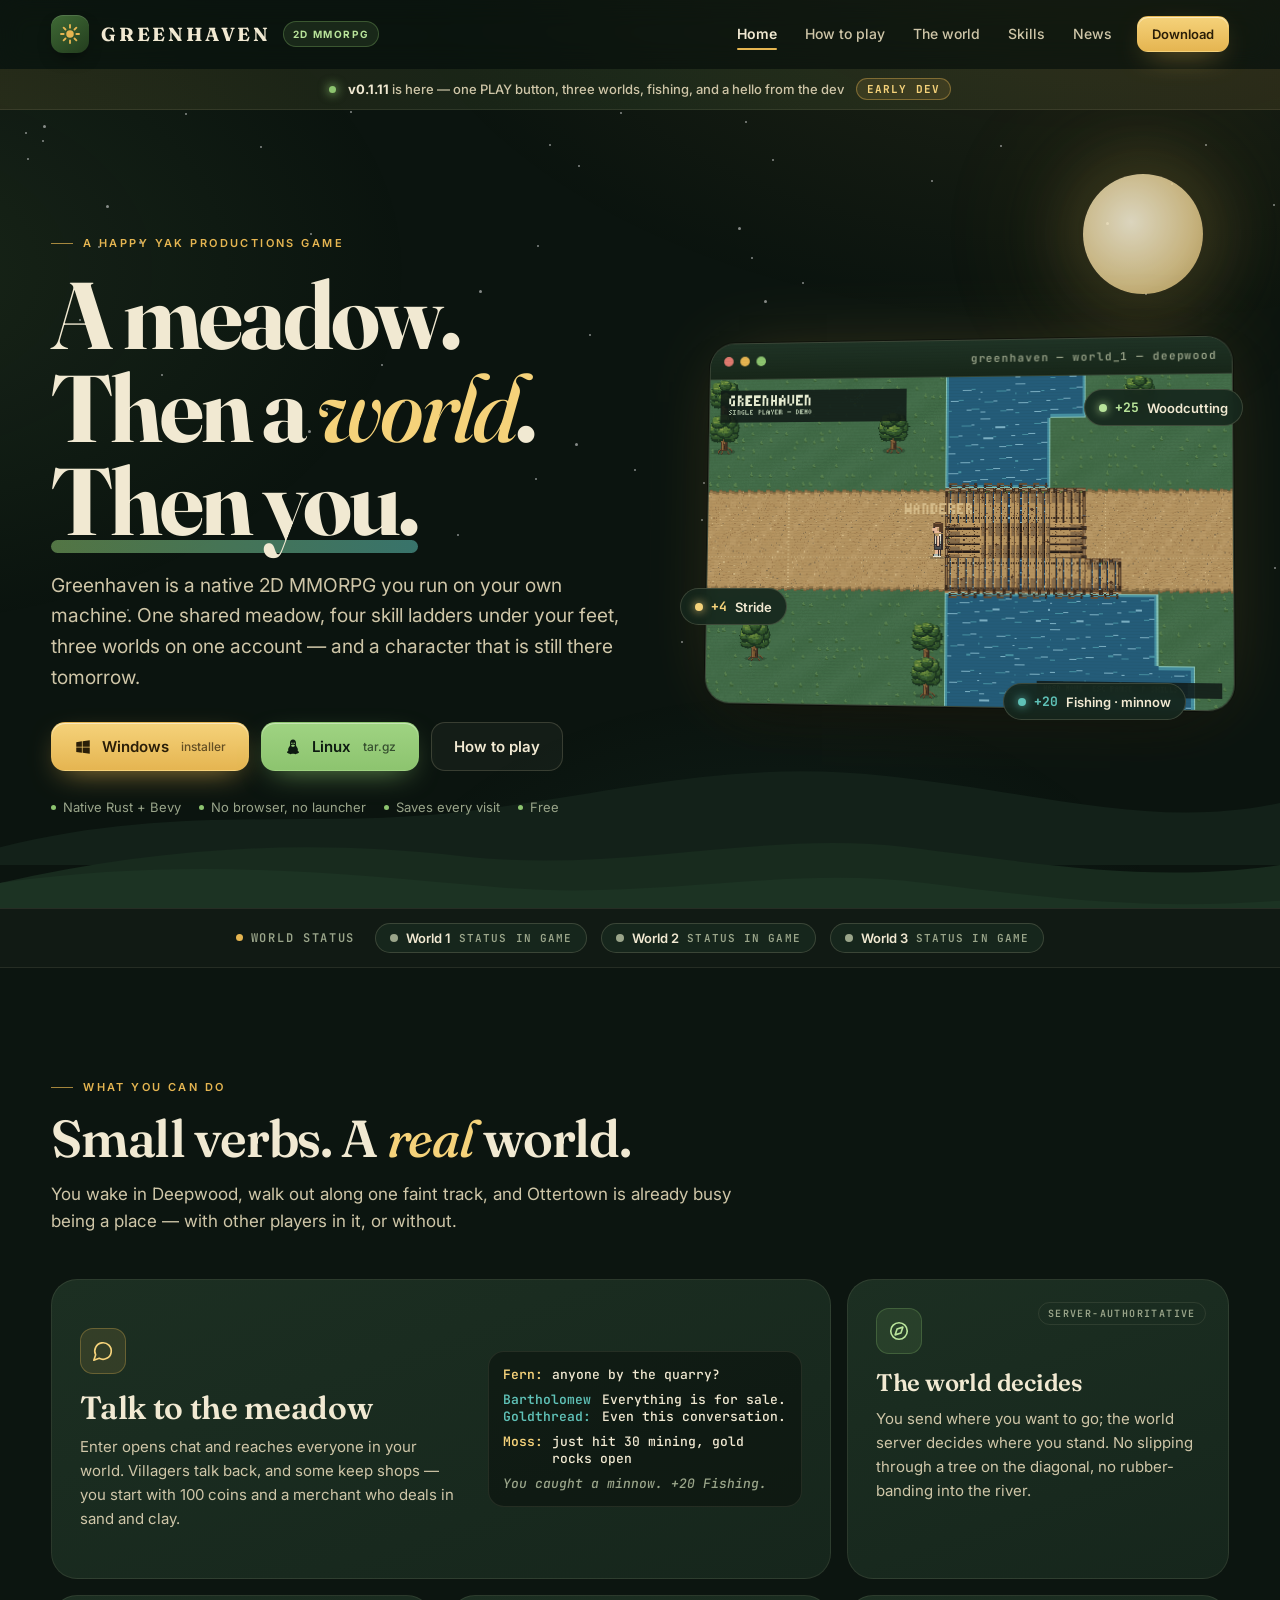
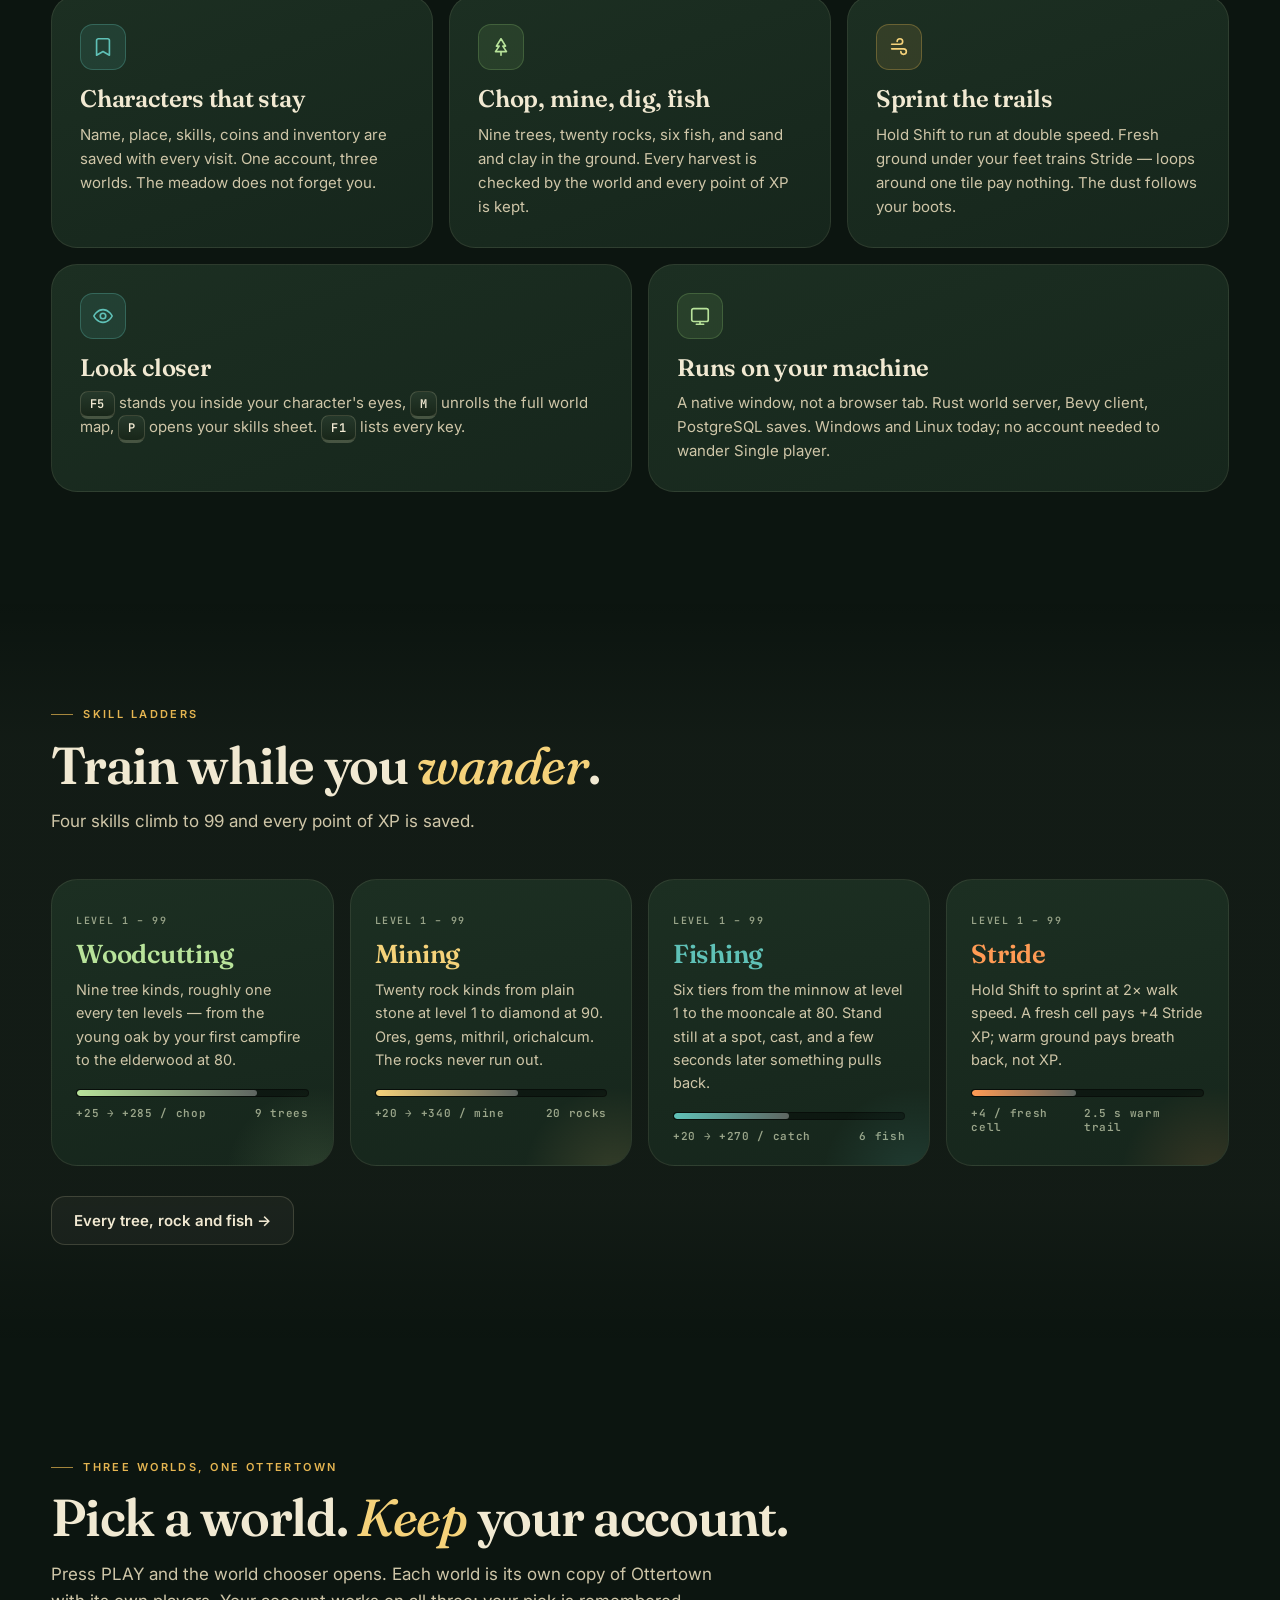
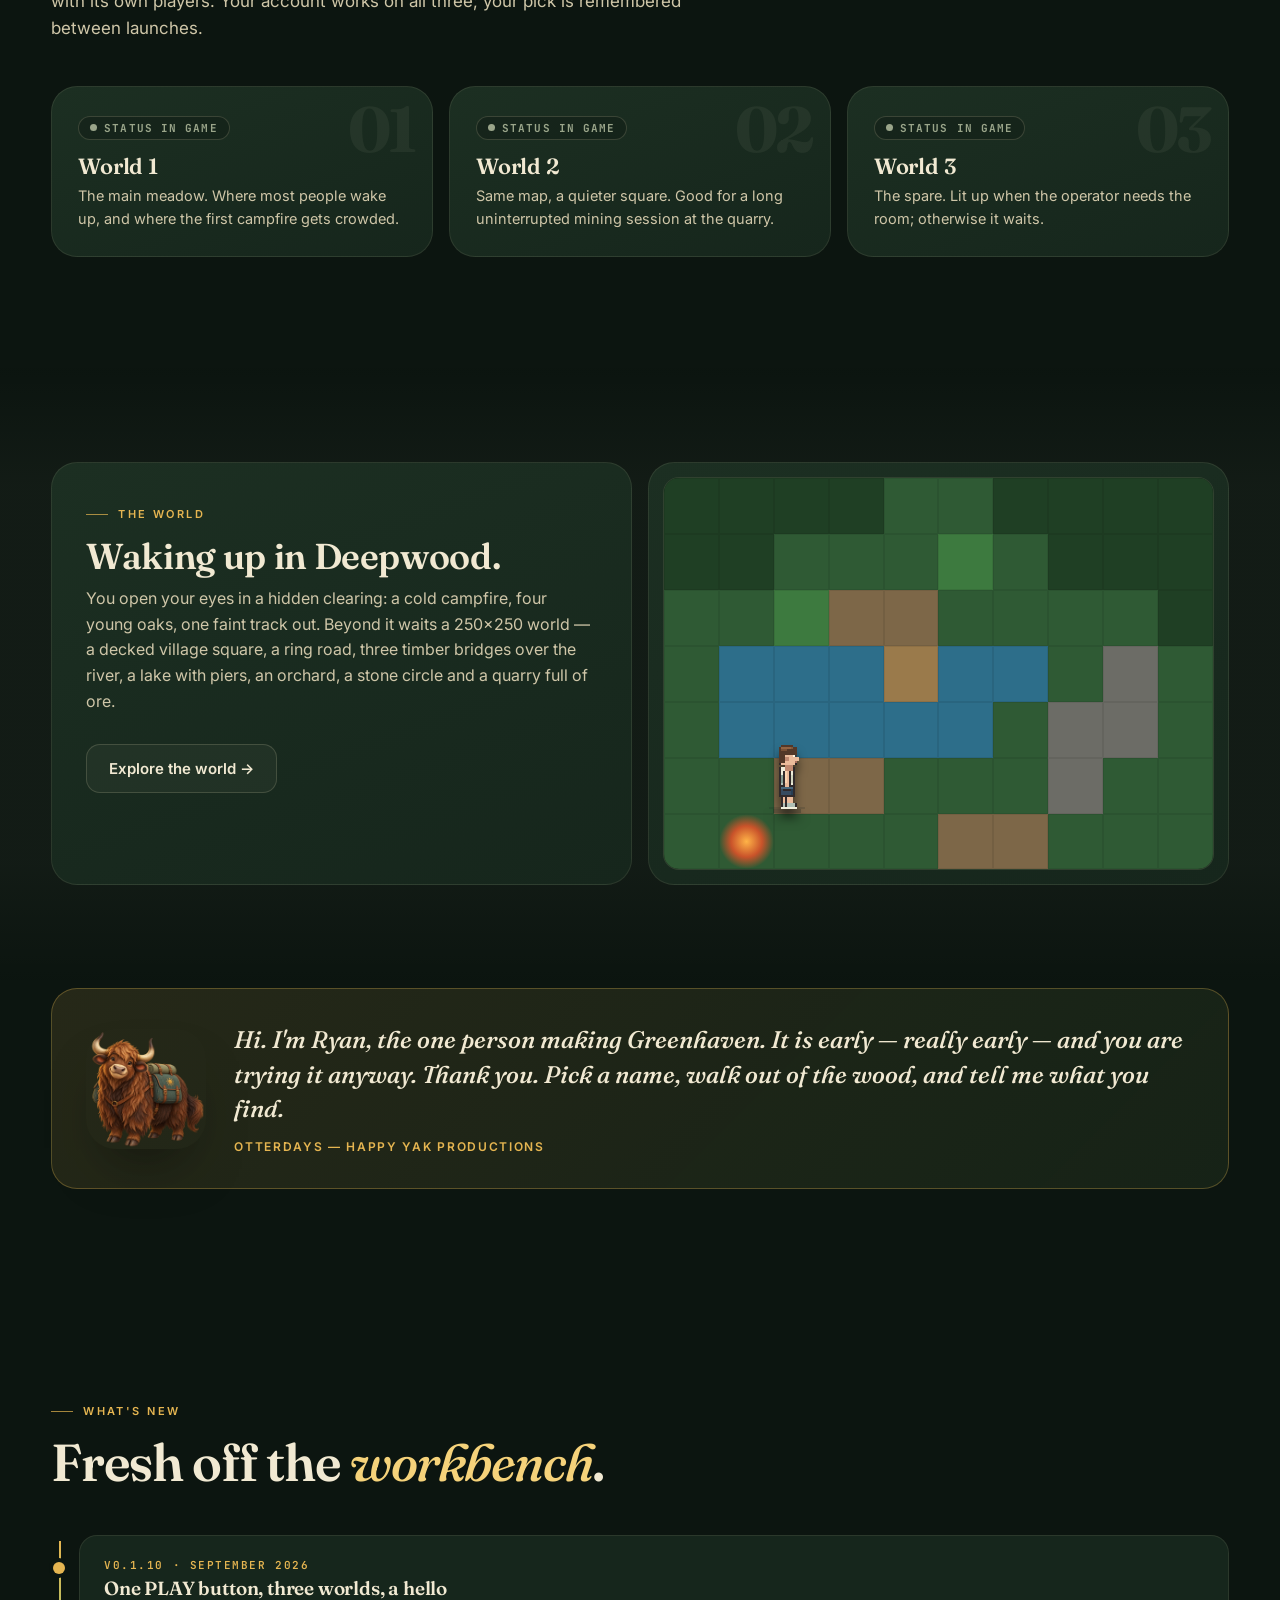
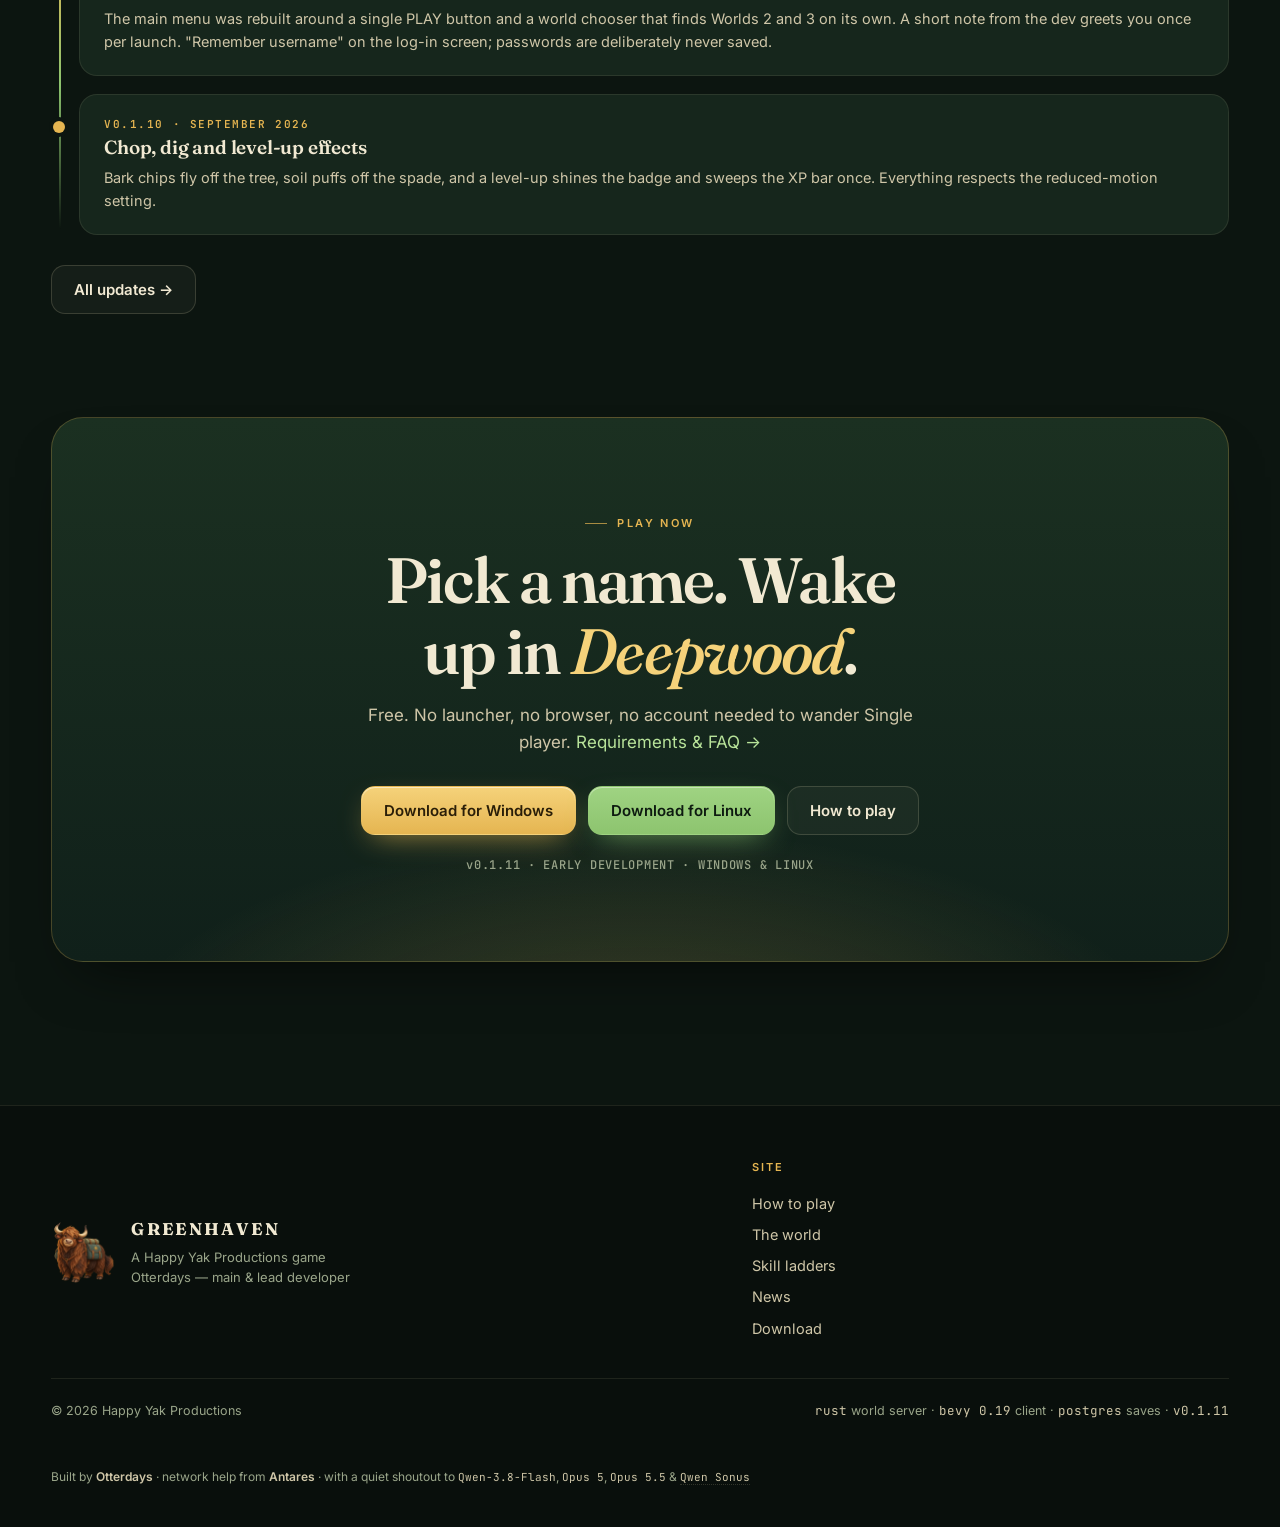
==== commit 06a5248d: "feat(site): split home into skills, news and download pages; add world status - New skills.html, new" ====
--- a/index.html
+++ b/index.html
@@ -7,7 +7,7 @@
   <meta name="description" content="Greenhaven is a native 2D MMORPG. Chop, mine, fish and sprint one shared meadow — a Rust world server, a Bevy client, three worlds, and a character that stays.">
   <meta name="theme-color" content="#0c1510">
   <meta property="og:title" content="Greenhaven — a native 2D MMORPG">
-  <meta property="og:description" content="One shared meadow, four skill ladders to 99, and a character that is still there tomorrow.">
+  <meta property="og:description" content="Greenhaven is a native 2D MMORPG. Chop, mine, fish and sprint one shared meadow — a Rust world server, a Bevy client, three worlds, and a character that stays.">
   <meta property="og:type" content="website">
   <meta property="og:url" content="https://otterdays.github.io/Greenhaven/">
   <meta property="og:image" content="https://otterdays.github.io/Greenhaven/assets/happy-yak.png">
@@ -17,6 +17,7 @@
   <script>document.documentElement.classList.replace('no-js','js')</script>
   <link rel="stylesheet" href="style.css">
 </head>
+<body>
 <body>
   <header class="site" id="header">
     <div class="shell">
@@ -29,8 +30,9 @@
         <a href="index.html" aria-current="page">Home</a>
         <a href="play.html">How to play</a>
         <a href="world.html">The world</a>
-        <a href="#skills">Skills</a>
-        <a class="btn gold sm" href="#download">Download</a>
+        <a href="skills.html">Skills</a>
+        <a href="news.html">News</a>
+        <a class="btn gold sm" href="download.html">Download</a>
       </nav>
     </div>
   </header>
@@ -81,10 +83,12 @@
       </svg>
     </section>
 
-    <div class="ticker" aria-hidden="true">
-      <div class="ticker-track">
-        <div class="ticker-group"><span>Woodcutting</span><i>✦</i><span>Mining</span><i>✦</i><span>Fishing</span><i>✦</i><span>Stride</span><i>✦</i><span>Digging</span><i>✦</i><span>Three worlds</span><i>✦</i><span>First person</span><i>✦</i><span>World map</span><i>✦</i><span>Live chat</span><i>✦</i><span>Shops</span><i>✦</i><span>Saved characters</span><i>✦</i><span>One shared meadow</span><i>✦</i></div>
-        <div class="ticker-group"><span>Woodcutting</span><i>✦</i><span>Mining</span><i>✦</i><span>Fishing</span><i>✦</i><span>Stride</span><i>✦</i><span>Digging</span><i>✦</i><span>Three worlds</span><i>✦</i><span>First person</span><i>✦</i><span>World map</span><i>✦</i><span>Live chat</span><i>✦</i><span>Shops</span><i>✦</i><span>Saved characters</span><i>✦</i><span>One shared meadow</span><i>✦</i></div>
+    <div class="livebar" aria-live="polite">
+      <div class="shell">
+        <span class="lb-label"><i aria-hidden="true"></i>World status</span>
+        <a class="lb-world" href="#worlds" data-world="1" data-state="unknown">World 1 <b>…</b></a>
+        <a class="lb-world" href="#worlds" data-world="2" data-state="unknown">World 2 <b>…</b></a>
+        <a class="lb-world" href="#worlds" data-world="3" data-state="unknown">World 3 <b>…</b></a>
       </div>
     </div>
 
@@ -145,14 +149,13 @@
       </div>
     </section>
 
-    <!-- ============ skills ============ -->
+    <!-- ============ skills teaser ============ -->
     <section class="sec band" id="skills">
-      <div class="fireflies" aria-hidden="true"><i style="--x:8%;--y:30%;--t:9s"></i><i style="--x:30%;--y:70%;--t:11s;--d:-3s;--dx:-40px"></i><i style="--x:55%;--y:20%;--t:8s;--d:-5s"></i><i style="--x:80%;--y:60%;--t:12s;--d:-1s;--dx:50px;--dy:-20px"></i><i style="--x:92%;--y:35%;--t:10s;--d:-7s"></i></div>
       <div class="shell">
         <div class="sec-head reveal">
           <div class="eyebrow">Skill ladders</div>
           <h2 class="sec-title">Train while you <em>wander</em>.</h2>
-          <p class="sec-sub">Four skills climb to 99 and every point of XP is saved. Pick a habit and the meadow pays you back. The numbers below are the real ones from the shared rules crate.</p>
+          <p class="sec-sub">Four skills climb to 99 and every point of XP is saved.</p>
         </div>
         <div class="skills">
           <article class="skill wood reveal" style="--fill:78%">
@@ -184,95 +187,22 @@
             <div class="xp"><span>+4 / fresh cell</span><span>2.5 s warm trail</span></div>
           </article>
         </div>
-
-        <div class="reveal">
-          <div class="tabs" role="tablist" aria-label="Skill ladders">
-            <button role="tab" aria-selected="true" aria-controls="lad-wood" id="tab-wood">Trees</button>
-            <button role="tab" aria-selected="false" aria-controls="lad-mine" id="tab-mine">Rocks</button>
-            <button role="tab" aria-selected="false" aria-controls="lad-fish" id="tab-fish">Fish</button>
-          </div>
-          <div class="ladder on" id="lad-wood" role="tabpanel" aria-labelledby="tab-wood">
-            <div class="ladder-wrap"><table>
-              <thead><tr><th>Tree</th><th>Level</th><th>XP per chop</th><th>Log</th></tr></thead>
-              <tbody>
-                <tr><td>Young oak</td><td class="lv">1</td><td><span class="meter" style="--w:9%"><i></i></span><span class="xpv">25</span></td><td>Young oak log</td></tr>
-                <tr><td>Pine</td><td class="lv">10</td><td><span class="meter" style="--w:14%"><i></i></span><span class="xpv">40</span></td><td>Pine log</td></tr>
-                <tr><td>Ancient oak</td><td class="lv">30</td><td><span class="meter" style="--w:30%"><i></i></span><span class="xpv">85</span></td><td>Ancient oak log</td></tr>
-                <tr><td>Willow</td><td class="lv">50</td><td><span class="meter" style="--w:53%"><i></i></span><span class="xpv">150</span></td><td>Willow log</td></tr>
-                <tr><td>Redwood</td><td class="lv">60</td><td><span class="meter" style="--w:67%"><i></i></span><span class="xpv">190</span></td><td>Redwood log</td></tr>
-                <tr><td>Silverwood</td><td class="lv">70</td><td><span class="meter" style="--w:82%"><i></i></span><span class="xpv">235</span></td><td>Silverwood log</td></tr>
-                <tr><td>Elderwood</td><td class="lv">80</td><td><span class="meter" style="--w:100%"><i></i></span><span class="xpv">285</span></td><td>Elderwood log</td></tr>
-              </tbody>
-            </table></div>
-            <div class="note">Seven of the nine cuttable kinds shown. English oak and white birch are scenery — they shade the road and refuse the axe.</div>
-          </div>
-          <div class="ladder" id="lad-mine" role="tabpanel" aria-labelledby="tab-mine" hidden>
-            <div class="ladder-wrap"><table>
-              <thead><tr><th>Rock</th><th>Level</th><th>XP per mine</th><th>Yield</th></tr></thead>
-              <tbody>
-                <tr><td>Copper rock</td><td class="lv">1</td><td><span class="meter" style="--w:9%"><i></i></span><span class="xpv">30</span></td><td>Copper ore</td></tr>
-                <tr><td>Tin rock</td><td class="lv">5</td><td><span class="meter" style="--w:10%"><i></i></span><span class="xpv">35</span></td><td>Tin ore</td></tr>
-                <tr><td>Iron rock</td><td class="lv">10</td><td><span class="meter" style="--w:13%"><i></i></span><span class="xpv">45</span></td><td>Iron ore</td></tr>
-                <tr><td>Coal rock</td><td class="lv">20</td><td><span class="meter" style="--w:18%"><i></i></span><span class="xpv">60</span></td><td>Coal</td></tr>
-                <tr><td>Silver rock</td><td class="lv">25</td><td><span class="meter" style="--w:21%"><i></i></span><span class="xpv">72</span></td><td>Silver ore</td></tr>
-                <tr><td>Gold rock</td><td class="lv">30</td><td><span class="meter" style="--w:25%"><i></i></span><span class="xpv">85</span></td><td>Gold ore</td></tr>
-                <tr><td>Ruby rock</td><td class="lv">40</td><td><span class="meter" style="--w:34%"><i></i></span><span class="xpv">115</span></td><td>Ruby</td></tr>
-                <tr><td>Mithril rock</td><td class="lv">45</td><td><span class="meter" style="--w:39%"><i></i></span><span class="xpv">132</span></td><td>Mithril ore</td></tr>
-                <tr><td>Emerald rock</td><td class="lv">50</td><td><span class="meter" style="--w:44%"><i></i></span><span class="xpv">150</span></td><td>Emerald</td></tr>
-                <tr><td>Topaz rock</td><td class="lv">55</td><td><span class="meter" style="--w:49%"><i></i></span><span class="xpv">168</span></td><td>Topaz</td></tr>
-                <tr><td>Sapphire rock</td><td class="lv">60</td><td><span class="meter" style="--w:56%"><i></i></span><span class="xpv">190</span></td><td>Sapphire</td></tr>
-                <tr><td>Adamantite rock</td><td class="lv">65</td><td><span class="meter" style="--w:62%"><i></i></span><span class="xpv">210</span></td><td>Adamantite ore</td></tr>
-                <tr><td>Amethyst rock</td><td class="lv">70</td><td><span class="meter" style="--w:69%"><i></i></span><span class="xpv">235</span></td><td>Amethyst</td></tr>
-                <tr><td>Orichalcum rock</td><td class="lv">75</td><td><span class="meter" style="--w:76%"><i></i></span><span class="xpv">260</span></td><td>Orichalcum ore</td></tr>
-                <tr><td>Onyx rock</td><td class="lv">80</td><td><span class="meter" style="--w:84%"><i></i></span><span class="xpv">285</span></td><td>Onyx</td></tr>
-                <tr><td>Opal rock</td><td class="lv">85</td><td><span class="meter" style="--w:91%"><i></i></span><span class="xpv">310</span></td><td>Opal</td></tr>
-                <tr><td>Diamond rock</td><td class="lv">90</td><td><span class="meter" style="--w:100%"><i></i></span><span class="xpv">340</span></td><td>Diamond</td></tr>
-              </tbody>
-            </table></div>
-            <div class="note">Plus plain rock, granite boulders and rock clusters at level 1 for stone. Twenty kinds in all. One swing a second, and nothing ever runs dry.</div>
-          </div>
-          <div class="ladder" id="lad-fish" role="tabpanel" aria-labelledby="tab-fish" hidden>
-            <div class="ladder-wrap"><table>
-              <thead><tr><th>Fish</th><th>Level</th><th>XP per catch</th><th>Cast time</th></tr></thead>
-              <tbody>
-                <tr><td>Minnow</td><td class="lv">1</td><td><span class="meter" style="--w:7%"><i></i></span><span class="xpv">20</span></td><td>2.5 s</td></tr>
-                <tr><td>Silverfin</td><td class="lv">15</td><td><span class="meter" style="--w:17%"><i></i></span><span class="xpv">45</span></td><td>3.0 s</td></tr>
-                <tr><td>Trout</td><td class="lv">30</td><td><span class="meter" style="--w:30%"><i></i></span><span class="xpv">80</span></td><td>3.5 s</td></tr>
-                <tr><td>Salmon</td><td class="lv">45</td><td><span class="meter" style="--w:48%"><i></i></span><span class="xpv">130</span></td><td>4.0 s</td></tr>
-                <tr><td>Lanternfish</td><td class="lv">60</td><td><span class="meter" style="--w:70%"><i></i></span><span class="xpv">190</span></td><td>4.5 s</td></tr>
-                <tr><td>Mooncale</td><td class="lv">80</td><td><span class="meter" style="--w:100%"><i></i></span><span class="xpv">270</span></td><td>5.0 s</td></tr>
-              </tbody>
-            </table></div>
-            <div class="note">Every fishing spot is one tier. Walk up, click, stand still — move and the cast is lost. Same values online and in Single player.</div>
-          </div>
-        </div>
-      </div>
-    </section>
-
-    <!-- ============ stats ============ -->
-    <section class="sec tight">
-      <div class="shell">
-        <div class="stats reveal">
-          <div class="stat"><b><span class="count" data-to="250">0</span><i>×250</i></b><span>tiles of hand-painted world</span></div>
-          <div class="stat"><b><span class="count" data-to="4">0</span><i>× 99</i></b><span>skill ladders, every level saved</span></div>
-          <div class="stat"><b class="count" data-to="20">0</b><span>mineable rock kinds</span></div>
-          <div class="stat"><b class="count" data-to="3">0</b><span>worlds on one account</span></div>
-        </div>
+        <div class="actions reveal"><a class="btn ghost" href="skills.html">Every tree, rock and fish →</a></div>
       </div>
     </section>
 
     <!-- ============ worlds ============ -->
-    <section class="sec">
+    <section class="sec" id="worlds">
       <div class="shell">
         <div class="sec-head reveal">
           <div class="eyebrow">Three worlds, one Ottertown</div>
           <h2 class="sec-title">Pick a world. <em>Keep</em> your account.</h2>
-          <p class="sec-sub">Press PLAY and the world chooser opens. Each world is its own copy of Ottertown with its own players and its own live status. Your account works on all three; your pick is remembered between launches.</p>
+          <p class="sec-sub">Press PLAY and the world chooser opens. Each world is its own copy of Ottertown with its own players. Your account works on all three; your pick is remembered between launches.</p>
         </div>
         <div class="worlds">
-          <article class="world reveal"><span class="n" aria-hidden="true">01</span><h3>World 1</h3><p>The main meadow. Where most people wake up, and where the first campfire gets crowded.</p><code>play.getlullpod.com</code></article>
-          <article class="world reveal" style="--d:.08s"><span class="n" aria-hidden="true">02</span><h3>World 2</h3><p>Same map, a quieter square. Good for a long uninterrupted mining session at the quarry.</p><code>play2.getlullpod.com</code></article>
-          <article class="world reveal" style="--d:.16s"><span class="n" aria-hidden="true">03</span><h3>World 3</h3><p>The spare. Turns green in the menu when the operator lights it up; otherwise it shows OFFLINE and waits.</p><code>play3.getlullpod.com</code></article>
+          <article class="world reveal" data-world="1"><span class="n" aria-hidden="true">01</span><span class="live-pill" data-state="unknown"><i aria-hidden="true"></i><b>Checking…</b></span><h3>World 1</h3><p>The main meadow. Where most people wake up, and where the first campfire gets crowded.</p></article>
+          <article class="world reveal" data-world="2" style="--d:.08s"><span class="n" aria-hidden="true">02</span><span class="live-pill" data-state="unknown"><i aria-hidden="true"></i><b>Checking…</b></span><h3>World 2</h3><p>Same map, a quieter square. Good for a long uninterrupted mining session at the quarry.</p></article>
+          <article class="world reveal" data-world="3" style="--d:.16s"><span class="n" aria-hidden="true">03</span><span class="live-pill" data-state="unknown"><i aria-hidden="true"></i><b>Checking…</b></span><h3>World 3</h3><p>The spare. Lit up when the operator needs the room; otherwise it waits.</p></article>
         </div>
       </div>
     </section>
@@ -305,21 +235,6 @@
       </div>
     </section>
 
-    <!-- ============ villagers ============ -->
-    <section class="sec">
-      <div class="shell">
-        <div class="sec-head reveal">
-          <div class="eyebrow">Who lives here</div>
-          <h2 class="sec-title">Click anyone. <em>Someone</em> answers.</h2>
-        </div>
-        <div class="folk">
-          <article class="person reveal"><span class="av" aria-hidden="true">B</span><div><h3>Bartholomew Goldthread</h3><div class="role">Merchant · Trader</div><p>Plum coat, plumed hat, coin purse always full. He deals in sand and clay and never breaks character.</p></div></article>
-          <article class="person reveal" style="--d:.08s"><span class="av teal" aria-hidden="true">R</span><div><h3>Ryan the Historian</h3><div class="role">Chronicler</div><p>Ink-stained cuffs and one tome he will not put down. He remembers the town before it was Ottertown. No quests yet — just the story, if you ask.</p></div></article>
-          <article class="person reveal" style="--d:.16s"><span class="av rose" aria-hidden="true">J</span><div><h3>The jesters</h3><div class="role">Eighteen of them</div><p>Bells, motley and no explanation. They wander the walkable ground, mostly near the square. Inspect one and it has something to say.</p></div></article>
-        </div>
-      </div>
-    </section>
-
     <!-- ============ dev note ============ -->
     <section class="sec tight">
       <div class="shell">
@@ -333,7 +248,7 @@
       </div>
     </section>
 
-    <!-- ============ changelog ============ -->
+    <!-- ============ latest news ============ -->
     <section class="sec">
       <div class="shell">
         <div class="sec-head reveal">
@@ -343,41 +258,8 @@
         <div class="timeline">
           <article class="tl reveal"><div class="when">v0.1.10 · September 2026</div><h3>One PLAY button, three worlds, a hello</h3><p>The main menu was rebuilt around a single PLAY button and a world chooser that finds Worlds 2 and 3 on its own. A short note from the dev greets you once per launch. "Remember username" on the log-in screen; passwords are deliberately never saved.</p></article>
           <article class="tl reveal" style="--d:.08s"><div class="when">v0.1.10 · September 2026</div><h3>Chop, dig and level-up effects</h3><p>Bark chips fly off the tree, soil puffs off the spade, and a level-up shines the badge and sweeps the XP bar once. Everything respects the reduced-motion setting.</p></article>
-          <article class="tl reveal" style="--d:.16s"><div class="when">v0.1.8 · September 2026</div><h3>Fishing joins the ladders</h3><p>Six tiers of fish on one shared harvest contract. Nodes deplete and respawn on the server, so the pond you fish is the pond everyone fishes.</p></article>
-          <article class="tl reveal" style="--d:.24s"><div class="when">v0.1.8 · September 2026</div><h3>The town gets its name</h3><p>Ottertown, on the gate sign and on the map panel. The Historian remembers what it was called before.</p></article>
-        </div>
-      </div>
-    </section>
-
-    <!-- ============ download ============ -->
-    <section class="sec" id="download">
-      <div class="shell">
-        <div class="sec-head center reveal">
-          <div class="eyebrow">Download</div>
-          <h2 class="sec-title">The meadow is <em>open</em>.</h2>
-          <p class="sec-sub" style="margin-inline:auto">Free. No launcher, no browser, no account needed to wander Single player. Make an account inside the game when you want your character kept.</p>
-        </div>
-        <div class="dl-grid">
-          <article class="dl reveal">
-            <div class="os"><svg viewBox="0 0 24 24" fill="currentColor" aria-hidden="true"><path d="M3 5.5 10.5 4.4v7.1H3zm0 13 7.5 1.1v-7.1H3zm8.5 1.3L21 21v-8.5h-9.5zM11.5 4.2 21 3v8.5h-9.5z"/></svg>Windows</div>
-            <ul><li>Windows 10 / 11, 64-bit</li><li>Installer with Start-menu shortcut</li><li>Any GPU with Vulkan or DirectX 12</li></ul>
-            <a class="btn gold" href="https://www.dropbox.com/scl/fi/g5m51n0lemmww4q5o4rdx/GreenhavenSetup-0.1.11.exe?rlkey=i6n2mcfbrtcascigd8s4uzt7a&amp;dl=1">Download GreenhavenSetup-0.1.11.exe</a>
-            <span class="fine">SmartScreen may warn on an unsigned installer — More info → Run anyway.</span>
-          </article>
-          <article class="dl reveal" style="--d:.08s">
-            <div class="os"><svg viewBox="0 0 24 24" fill="currentColor" aria-hidden="true"><path d="M12 2c-2.5 0-4 2-4 4.5 0 1.3.3 2.2.1 3.2-.4 1.6-2.6 3.3-2.6 6 0 .6.1 1.2.3 1.7-.9.3-1.8.8-1.8 1.6 0 1 1.5 1.5 2.9 1.8.6 1 2.3 1.2 3.6.2.5.1 1 .1 1.5.1s1 0 1.5-.1c1.3 1 3 .8 3.6-.2 1.4-.3 2.9-.8 2.9-1.8 0-.8-.9-1.3-1.8-1.6.2-.5.3-1.1.3-1.7 0-2.7-2.2-4.4-2.6-6-.2-1 .1-1.9.1-3.2C16 4 14.5 2 12 2z"/></svg>Linux</div>
-            <ul><li>x86-64, glibc</li><li>Vulkan (Mesa) and ALSA or PipeWire</li><li>Untar, <code>chmod +x</code>, run</li></ul>
-            <a class="btn moss" href="https://www.dropbox.com/scl/fi/879lr5t2764r40r1vs7pr/Greenhaven-linux-20260917.tar.gz?rlkey=p2utkld8kdhymnxmqbs8xuqi9&amp;st=f24wg89z&amp;dl=1">Download Greenhaven-linux.tar.gz</a>
-            <span class="fine">Built 2026-09-17. Early development — note anything odd and it should be fixed in the next build.</span>
-          </article>
-        </div>
-
-        <div class="faq reveal" style="margin-top:40px">
-          <details><summary>Do I need an account?</summary><div class="a">Not to wander. Single player walks the map with no server and nothing on the wire. To keep a character across visits and worlds, create an account from the log-in screen inside the game.</div></details>
-          <details><summary>Is it really free?</summary><div class="a">Yes. There is no shop, no payment, no premium anything. Coins in the game are for the merchant.</div></details>
-          <details><summary>What is "Early Development"?</summary><div class="a">One developer, one meadow, four skills, no combat yet. Things change between versions and occasionally break. The world server is authoritative, so nothing you do can corrupt someone else's character.</div></details>
-          <details><summary>Where is my character saved?</summary><div class="a">On the world server, in PostgreSQL, keyed to your account. Positions flush every five seconds and when you leave; XP and inventory are written when they change.</div></details>
-        </div>
+        </div>
+        <div class="actions reveal"><a class="btn ghost" href="news.html">All updates →</a></div>
       </div>
     </section>
 
@@ -387,7 +269,7 @@
           <div class="fireflies" aria-hidden="true"><i style="--x:10%;--y:40%;--t:9s"></i><i style="--x:25%;--y:75%;--t:11s;--d:-3s;--dx:-40px"></i><i style="--x:50%;--y:15%;--t:8s;--d:-5s"></i><i style="--x:70%;--y:65%;--t:12s;--d:-1s;--dx:50px;--dy:-20px"></i><i style="--x:88%;--y:30%;--t:10s;--d:-7s"></i></div>
           <div class="eyebrow" style="justify-content:center">Play now</div>
           <h2>Pick a name. Wake up in <em>Deepwood</em>.</h2>
-          <p>Leave today, come back next week, and the meadow remembers where you stood.</p>
+          <p>Free. No launcher, no browser, no account needed to wander Single player. <a href="download.html">Requirements &amp; FAQ →</a></p>
           <div class="actions center">
             <a class="btn gold" href="https://www.dropbox.com/scl/fi/g5m51n0lemmww4q5o4rdx/GreenhavenSetup-0.1.11.exe?rlkey=i6n2mcfbrtcascigd8s4uzt7a&amp;dl=1">Download for Windows</a>
             <a class="btn moss" href="https://www.dropbox.com/scl/fi/879lr5t2764r40r1vs7pr/Greenhaven-linux-20260917.tar.gz?rlkey=p2utkld8kdhymnxmqbs8xuqi9&amp;st=f24wg89z&amp;dl=1">Download for Linux</a>
@@ -398,6 +280,7 @@
       </div>
     </section>
   </main>
+
 
   <footer class="site">
     <div class="shell foot">
@@ -412,8 +295,9 @@
         <h4>Site</h4>
         <a href="play.html">How to play</a>
         <a href="world.html">The world</a>
-        <a href="#skills">Skill ladders</a>
-        <a href="#download">Download</a>
+        <a href="skills.html">Skill ladders</a>
+        <a href="news.html">News</a>
+        <a href="download.html">Download</a>
       </div>
       <div class="f-meta">
         <span>&copy; <span id="year">2026</span> Happy Yak Productions</span>
--- a/style.css
+++ b/style.css
@@ -154,13 +154,20 @@
 .chip::before{content:"";width:8px;height:8px;border-radius:50%;background:var(--c);box-shadow:0 0 10px var(--c)}
 @keyframes float{0%,100%{transform:translateY(0)}50%{transform:translateY(-9px)}}
 
-/* ---------- ticker ---------- */
-.ticker{overflow:hidden;border-block:1px solid var(--line);background:rgba(241,233,210,.025);padding:14px 0;mask-image:linear-gradient(90deg,transparent,#000 10%,#000 90%,transparent)}
-.ticker-track{display:flex;width:max-content;animation:ticker 40s linear infinite}
-.ticker:hover .ticker-track{animation-play-state:paused}
-.ticker-group{display:flex;align-items:center;gap:28px;padding-right:28px;font:600 13px var(--font-body);letter-spacing:.16em;text-transform:uppercase;color:var(--ink-2);white-space:nowrap}
-.ticker-group i{color:var(--gold);font-style:normal}
-@keyframes ticker{to{transform:translateX(-50%)}}
+/* ---------- live world status ---------- */
+.livebar{border-block:1px solid var(--line);background:rgba(241,233,210,.025)}
+.livebar .shell{display:flex;align-items:center;justify-content:center;flex-wrap:wrap;gap:10px 14px;padding:14px 0}
+.lb-label{display:inline-flex;align-items:center;gap:8px;font:600 12px var(--font-mono);letter-spacing:.14em;text-transform:uppercase;color:var(--muted);margin-right:6px}
+.lb-label i{width:7px;height:7px;border-radius:50%;background:var(--gold);animation:pulse 2.2s ease-in-out infinite}
+.lb-world{display:inline-flex;align-items:center;gap:8px;padding:6px 14px;border-radius:999px;border:1px solid var(--line-2);background:var(--panel);color:var(--ink);text-decoration:none;font:600 13px var(--font-body);transition:border-color .2s}
+.lb-world:hover{border-color:var(--gold)}
+.lb-world::before{content:"";width:8px;height:8px;border-radius:50%;background:var(--sc,var(--muted))}
+.lb-world b{font:600 11px var(--font-mono);letter-spacing:.1em;text-transform:uppercase;color:var(--sc,var(--muted))}
+[data-state=online]{--sc:var(--moss)}
+[data-state=offline]{--sc:var(--rose)}
+.lb-world[data-state=online]::before,.live-pill[data-state=online] i{box-shadow:0 0 10px 2px rgba(141,196,111,.55);animation:pulse 2.2s ease-in-out infinite}
+.live-pill{display:inline-flex;align-items:center;gap:7px;margin-bottom:14px;padding:4px 11px;border-radius:999px;border:1px solid var(--line-2);background:rgba(0,0,0,.18);font:600 11px var(--font-mono);letter-spacing:.1em;text-transform:uppercase;color:var(--sc,var(--muted))}
+.live-pill i{width:7px;height:7px;border-radius:50%;background:var(--sc,var(--muted))}
 
 /* ---------- sections ---------- */
 .sec{padding:clamp(64px,8vw,110px) 0;position:relative}
@@ -248,7 +255,6 @@
 .world{position:relative;padding:26px;border-radius:var(--r-lg);background:linear-gradient(160deg,var(--panel-2),var(--panel));border:1px solid var(--line);overflow:hidden}
 .world .n{font:700 64px/1 var(--font-display);color:rgba(241,233,210,.06);position:absolute;right:18px;top:10px;letter-spacing:-.05em}
 .world h3{font-size:22px;margin:0 0 6px}
-.world code{display:inline-block;margin-top:12px;font:500 12px var(--font-mono);color:var(--teal);background:rgba(95,193,183,.08);border:1px solid rgba(95,193,183,.25);padding:5px 10px;border-radius:9px}
 .world p{color:var(--ink-2);font-size:14.5px}
 
 /* ---------- villagers ---------- */
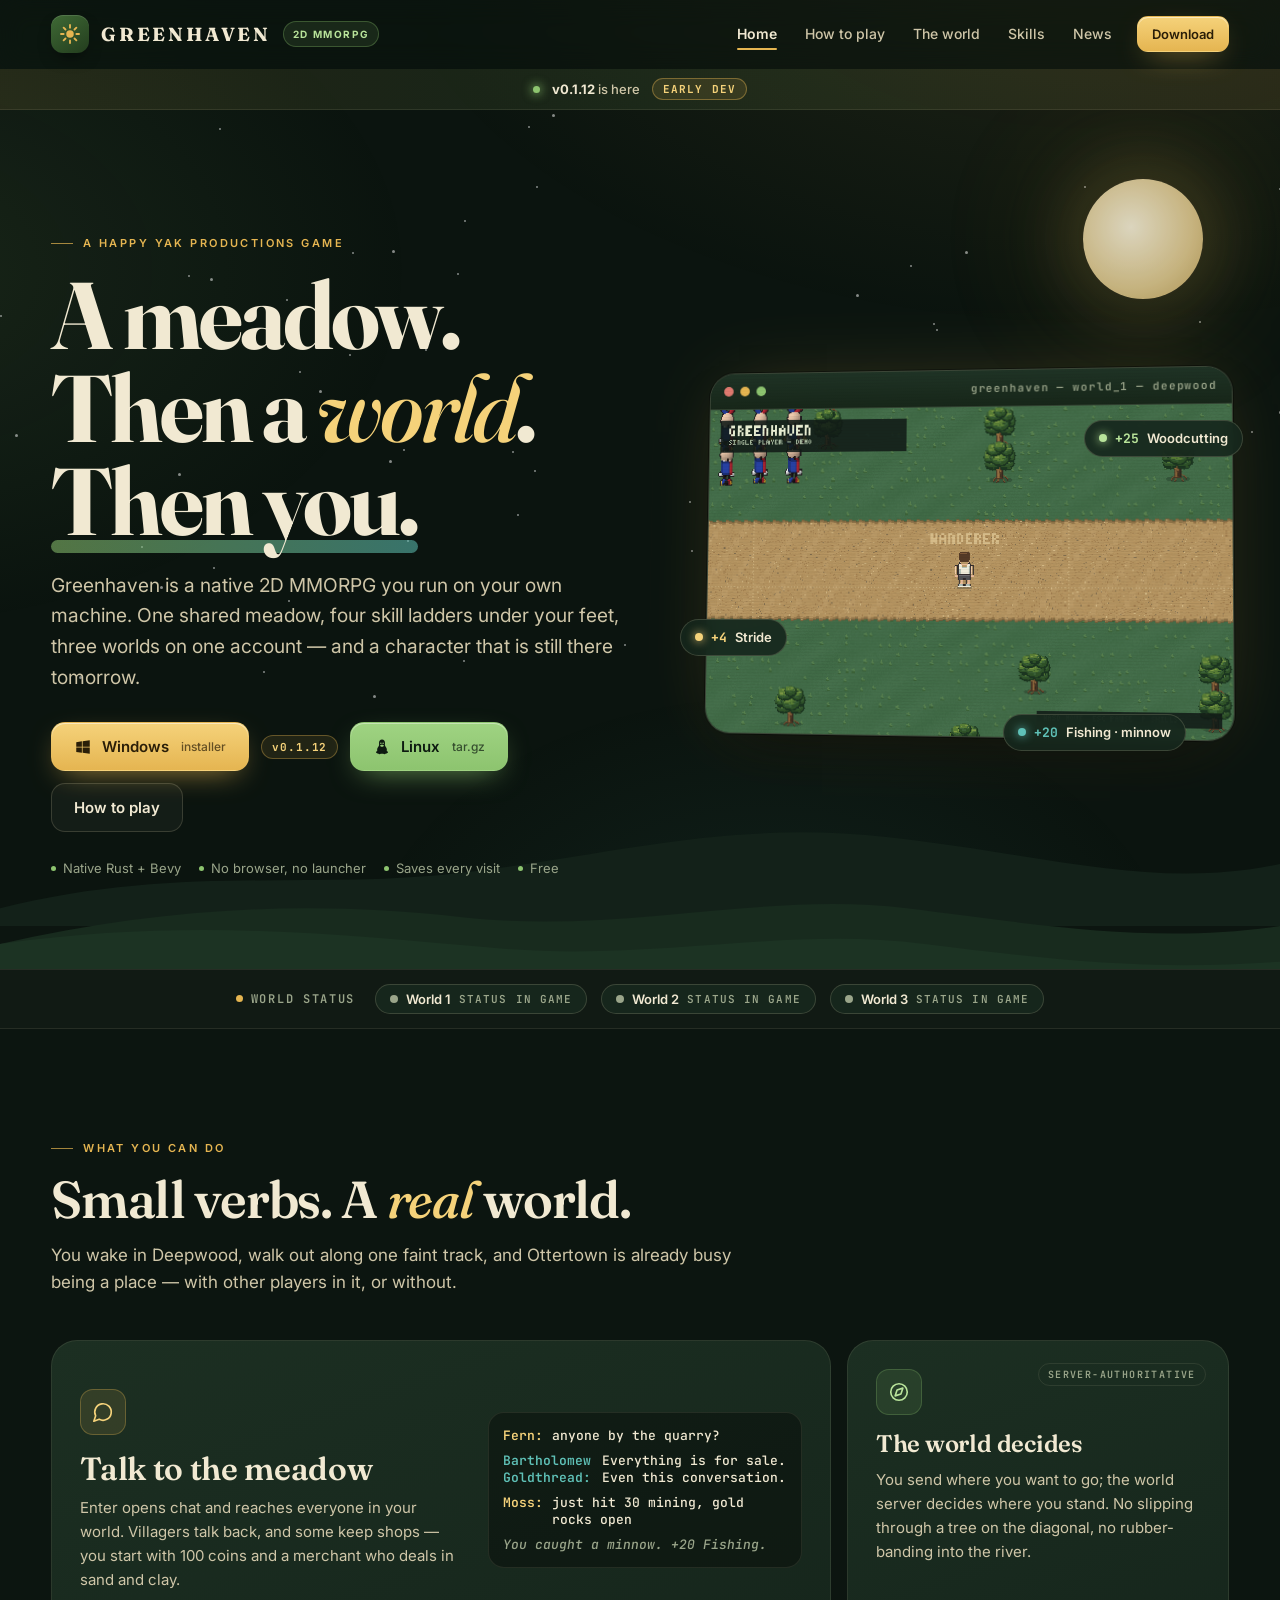
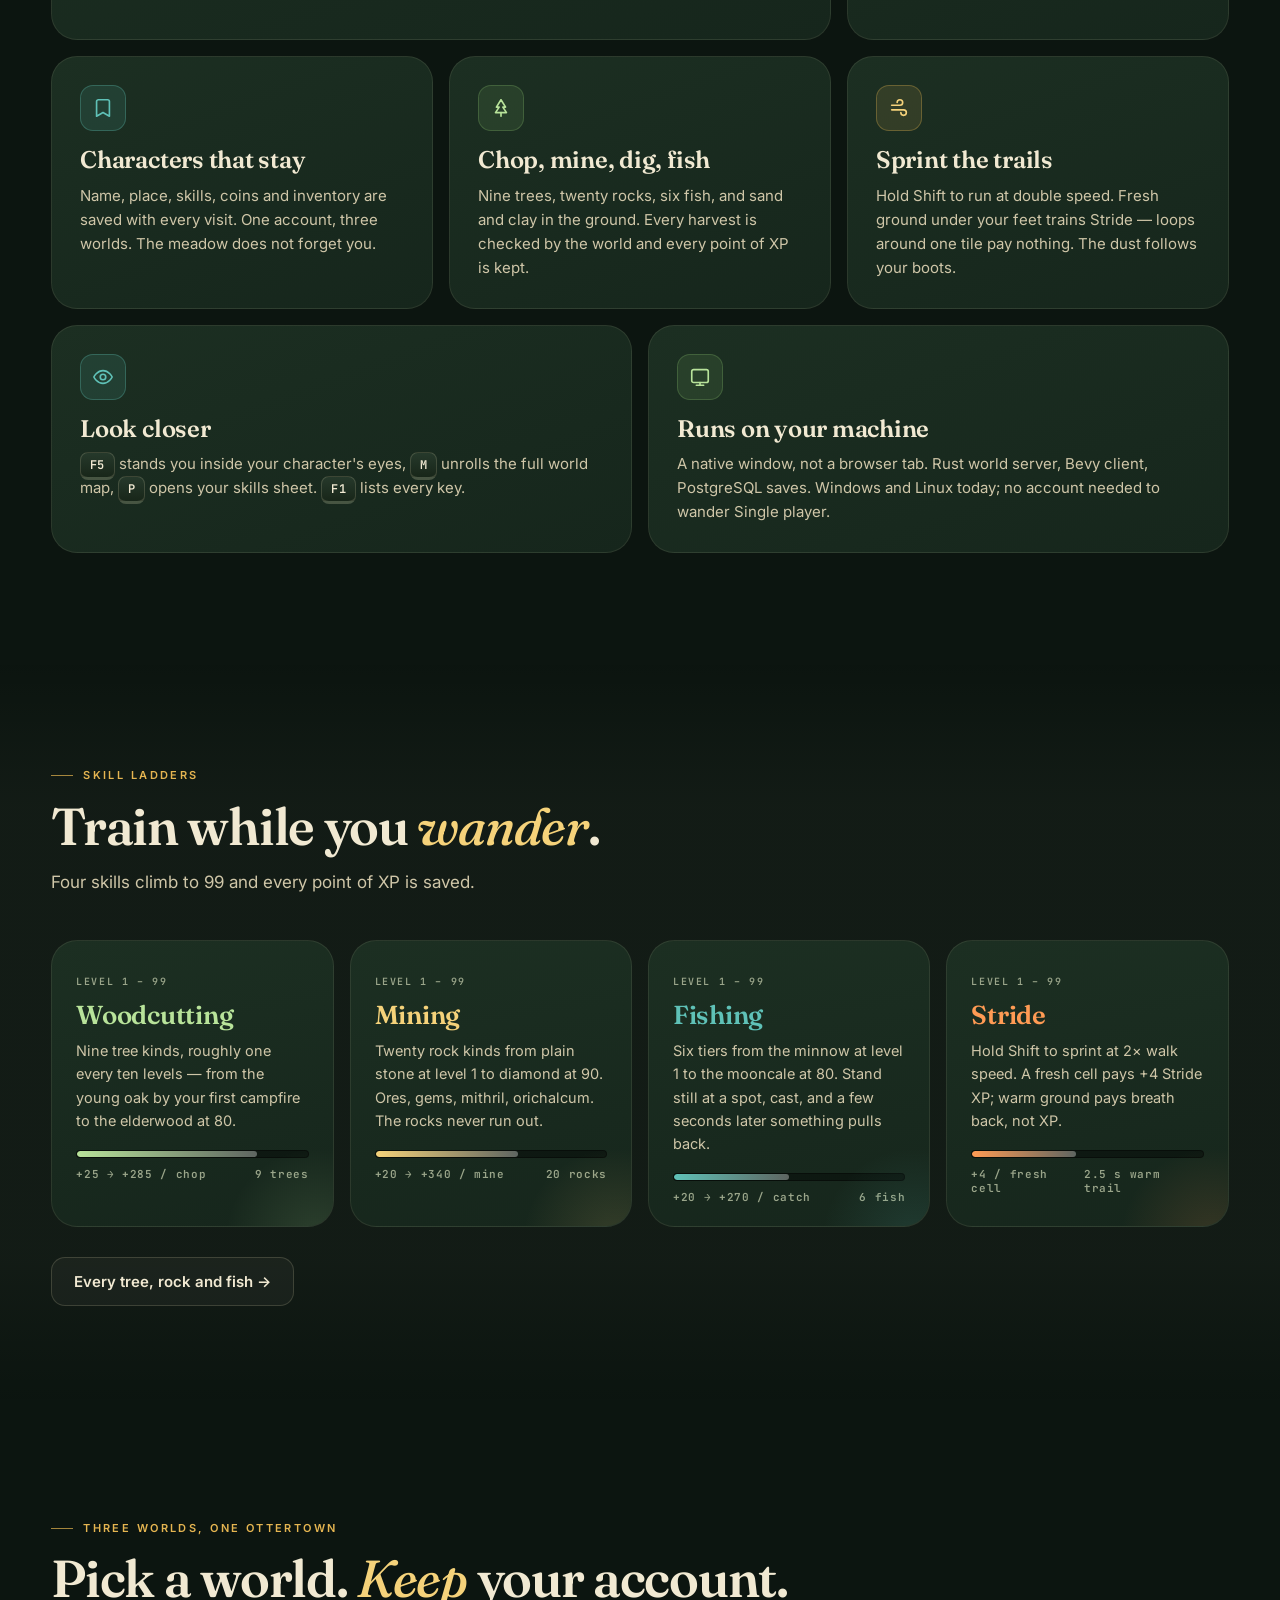
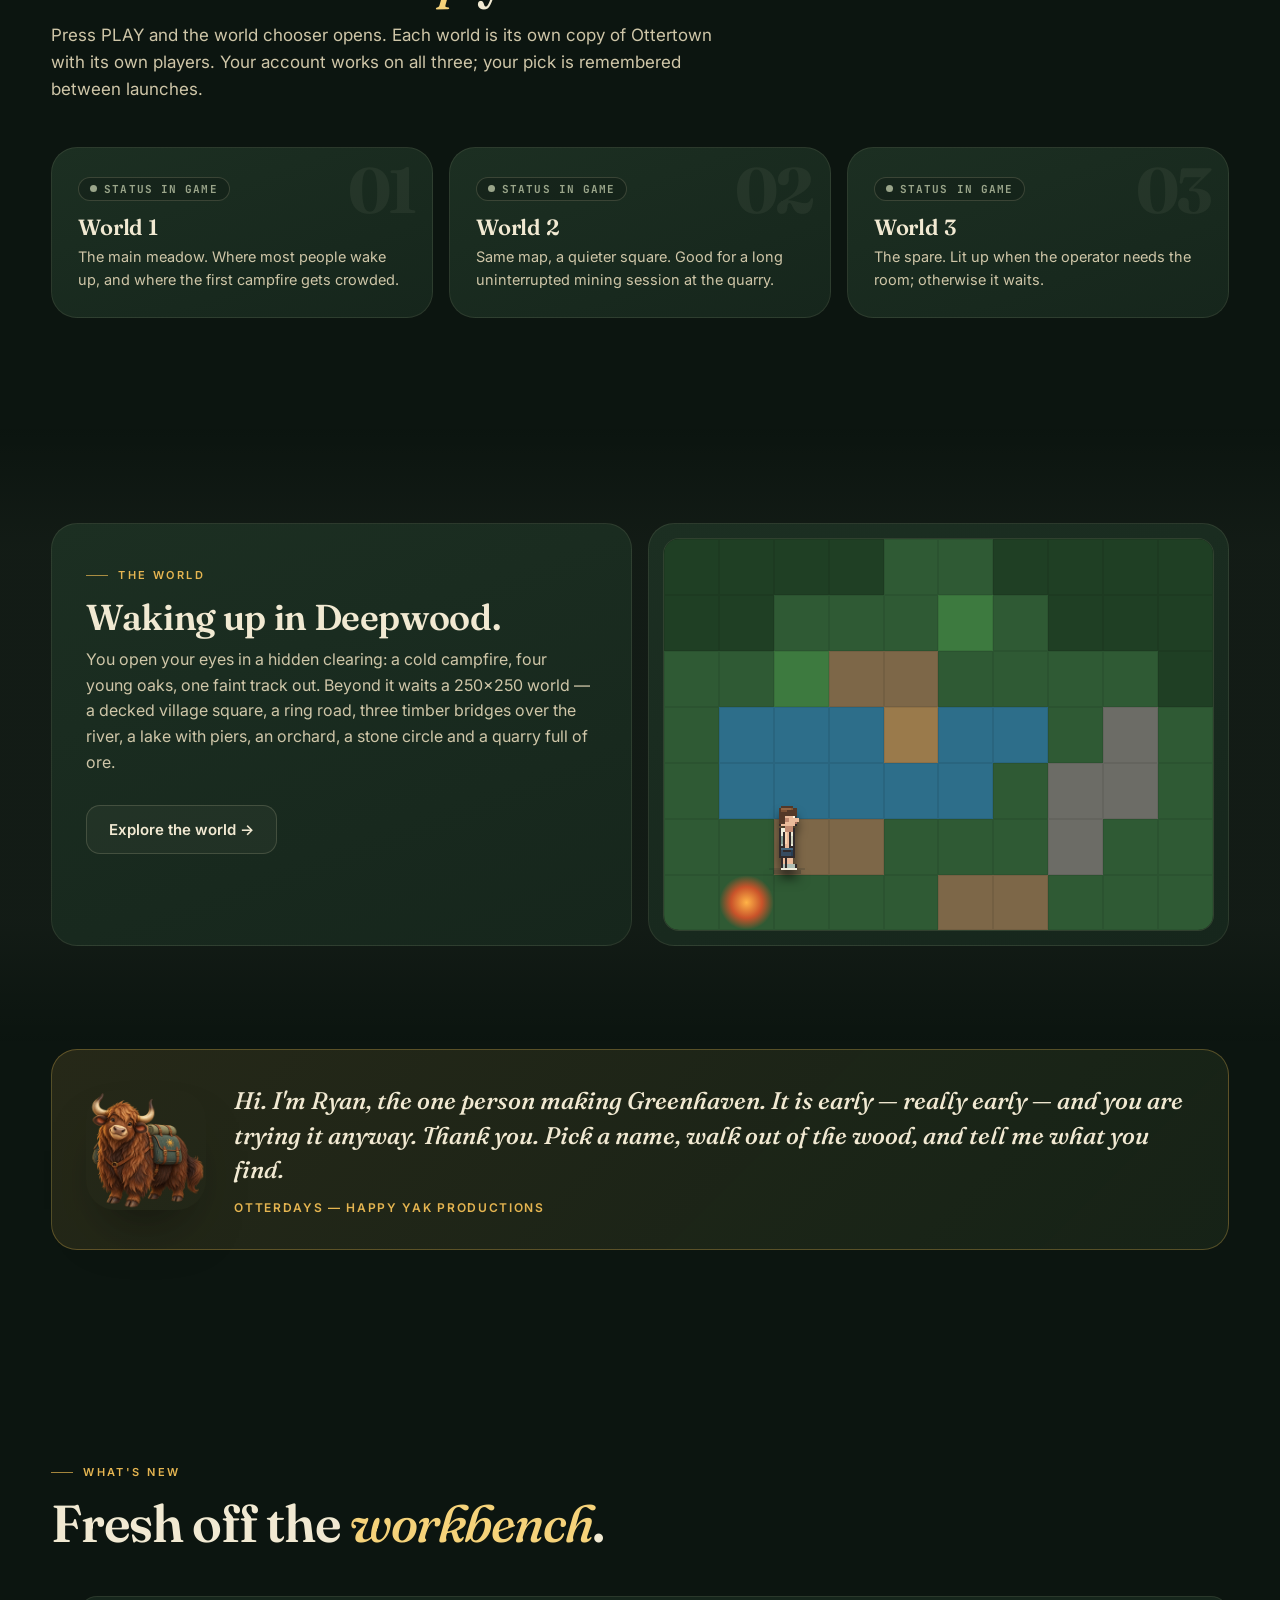
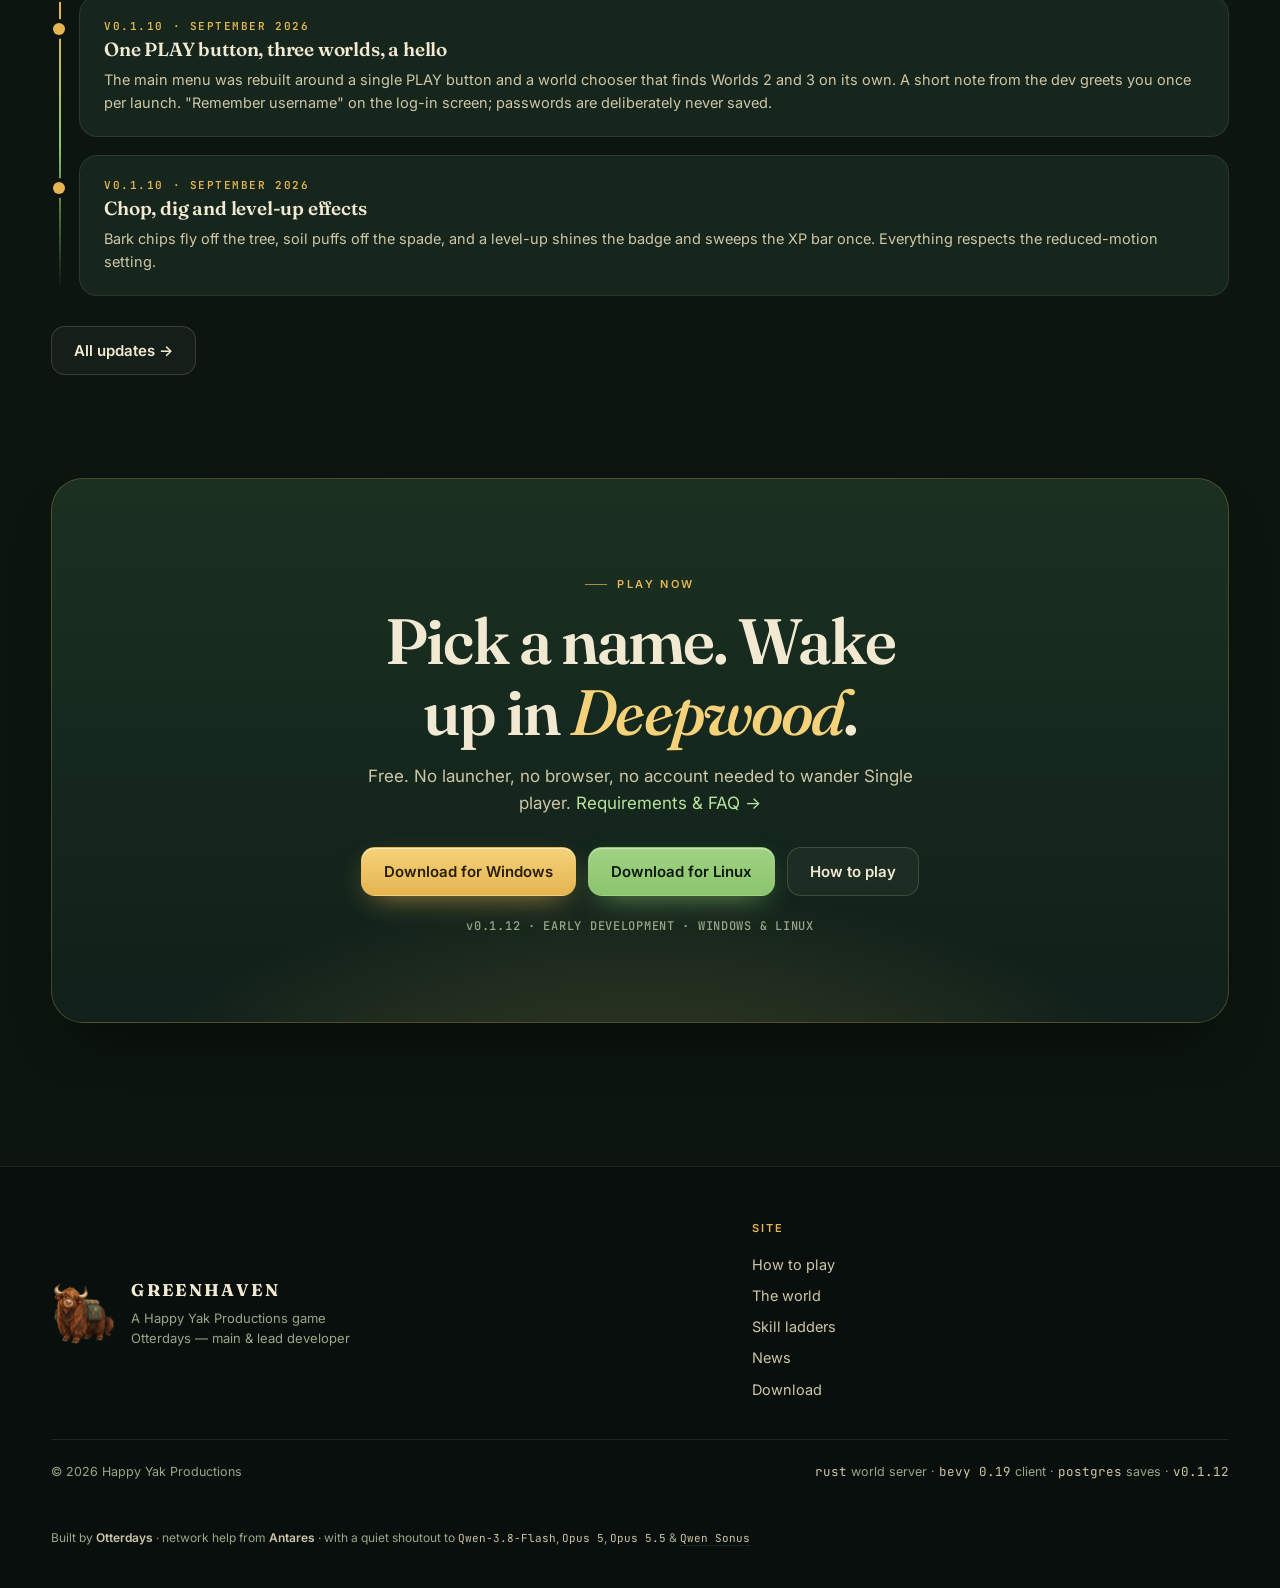
==== commit 72a7b5fc: "chore(release): update version to v0.1.12 across site and download links - Change version number fro" ====
--- a/index.html
+++ b/index.html
@@ -39,7 +39,7 @@
 
   <div class="announce" role="status">
     <span class="dot" aria-hidden="true"></span>
-    <span><strong>v0.1.11</strong> is here — one PLAY button, three worlds, fishing, and a hello from the dev</span>
+    <span><strong>v0.1.12</strong> is here</span>
     <span class="badge">EARLY DEV</span>
   </div>
 
@@ -53,10 +53,11 @@
           <h1 class="h-display">A meadow.<br>Then a <em>world</em>.<br><span class="under">Then you.</span></h1>
           <p class="lede">Greenhaven is a native 2D MMORPG you run on your own machine. One shared meadow, four skill ladders under your feet, three worlds on one account — and a character that is still there tomorrow.</p>
           <div class="actions">
-            <a class="btn gold" href="https://www.dropbox.com/scl/fi/g5m51n0lemmww4q5o4rdx/GreenhavenSetup-0.1.11.exe?rlkey=i6n2mcfbrtcascigd8s4uzt7a&amp;dl=1">
+            <a class="btn gold" href="https://www.dropbox.com/scl/fi/ai26ndghikz5en0n1o43k/GreenhavenSetup-0.1.12.exe?rlkey=otazayvv17yf8zskkdz5i5oyn&amp;dl=1">
               <svg viewBox="0 0 24 24" fill="currentColor" aria-hidden="true"><path d="M3 5.5 10.5 4.4v7.1H3zm0 13 7.5 1.1v-7.1H3zm8.5 1.3L21 21v-8.5h-9.5zM11.5 4.2 21 3v8.5h-9.5z"/></svg>
               Windows <span class="sub">installer</span>
             </a>
+            <span class="vchip">v0.1.12</span>
             <a class="btn moss" href="https://www.dropbox.com/scl/fi/879lr5t2764r40r1vs7pr/Greenhaven-linux-20260917.tar.gz?rlkey=p2utkld8kdhymnxmqbs8xuqi9&amp;st=f24wg89z&amp;dl=1">
               <svg viewBox="0 0 24 24" fill="currentColor" aria-hidden="true"><path d="M12 2c-2.5 0-4 2-4 4.5 0 1.3.3 2.2.1 3.2-.4 1.6-2.6 3.3-2.6 6 0 .6.1 1.2.3 1.7-.9.3-1.8.8-1.8 1.6 0 1 1.5 1.5 2.9 1.8.6 1 2.3 1.2 3.6.2.5.1 1 .1 1.5.1s1 0 1.5-.1c1.3 1 3 .8 3.6-.2 1.4-.3 2.9-.8 2.9-1.8 0-.8-.9-1.3-1.8-1.6.2-.5.3-1.1.3-1.7 0-2.7-2.2-4.4-2.6-6-.2-1 .1-1.9.1-3.2C16 4 14.5 2 12 2zm-1.5 4a1 1 0 1 1 0 2 1 1 0 0 1 0-2zm3 0a1 1 0 1 1 0 2 1 1 0 0 1 0-2zM12 9c1.2 0 2.5.6 2.5 1.2S13.2 11.5 12 11.5 9.5 10.8 9.5 10.2 10.8 9 12 9z"/></svg>
               Linux <span class="sub">tar.gz</span>
@@ -271,11 +272,11 @@
           <h2>Pick a name. Wake up in <em>Deepwood</em>.</h2>
           <p>Free. No launcher, no browser, no account needed to wander Single player. <a href="download.html">Requirements &amp; FAQ →</a></p>
           <div class="actions center">
-            <a class="btn gold" href="https://www.dropbox.com/scl/fi/g5m51n0lemmww4q5o4rdx/GreenhavenSetup-0.1.11.exe?rlkey=i6n2mcfbrtcascigd8s4uzt7a&amp;dl=1">Download for Windows</a>
+            <a class="btn gold" href="https://www.dropbox.com/scl/fi/ai26ndghikz5en0n1o43k/GreenhavenSetup-0.1.12.exe?rlkey=otazayvv17yf8zskkdz5i5oyn&amp;dl=1">Download for Windows</a>
             <a class="btn moss" href="https://www.dropbox.com/scl/fi/879lr5t2764r40r1vs7pr/Greenhaven-linux-20260917.tar.gz?rlkey=p2utkld8kdhymnxmqbs8xuqi9&amp;st=f24wg89z&amp;dl=1">Download for Linux</a>
             <a class="btn ghost" href="play.html">How to play</a>
           </div>
-          <p class="micro">v0.1.11 · EARLY DEVELOPMENT · WINDOWS &amp; LINUX</p>
+          <p class="micro">v0.1.12 · EARLY DEVELOPMENT · WINDOWS &amp; LINUX</p>
         </div>
       </div>
     </section>
@@ -301,7 +302,7 @@
       </div>
       <div class="f-meta">
         <span>&copy; <span id="year">2026</span> Happy Yak Productions</span>
-        <span><code>rust</code> world server · <code>bevy 0.19</code> client · <code>postgres</code> saves · <code>v0.1.11</code></span>
+        <span><code>rust</code> world server · <code>bevy 0.19</code> client · <code>postgres</code> saves · <code>v0.1.12</code></span>
       </div>
       <div class="f-thanks">
         <span>Built by <strong>Otterdays</strong> · network help from <strong>Antares</strong> · with a quiet shoutout to <code>Qwen-3.8-Flash</code>, <code>Opus&nbsp;5</code>, <code>Opus&nbsp;5.5</code> &amp; <code title="the sleeper model">Qwen&nbsp;Sonus</code></span>
--- a/style.css
+++ b/style.css
@@ -95,6 +95,7 @@
 .btn.ghost:hover{background:rgba(241,233,210,.09);border-color:rgba(226,214,176,.3)}
 .btn.sm{padding:9px 14px;font-size:13px;border-radius:11px}
 .btn .sub{font-weight:500;font-size:12px;opacity:.7;margin-left:2px}
+.vchip{align-self:center;font:700 11px var(--font-mono);letter-spacing:.08em;color:var(--gold-2);background:rgba(229,181,81,.10);border:1px solid rgba(229,181,81,.35);padding:4px 10px;border-radius:999px;white-space:nowrap}
 .actions{display:flex;flex-wrap:wrap;gap:12px;margin-top:30px}
 .actions.center{justify-content:center}
 
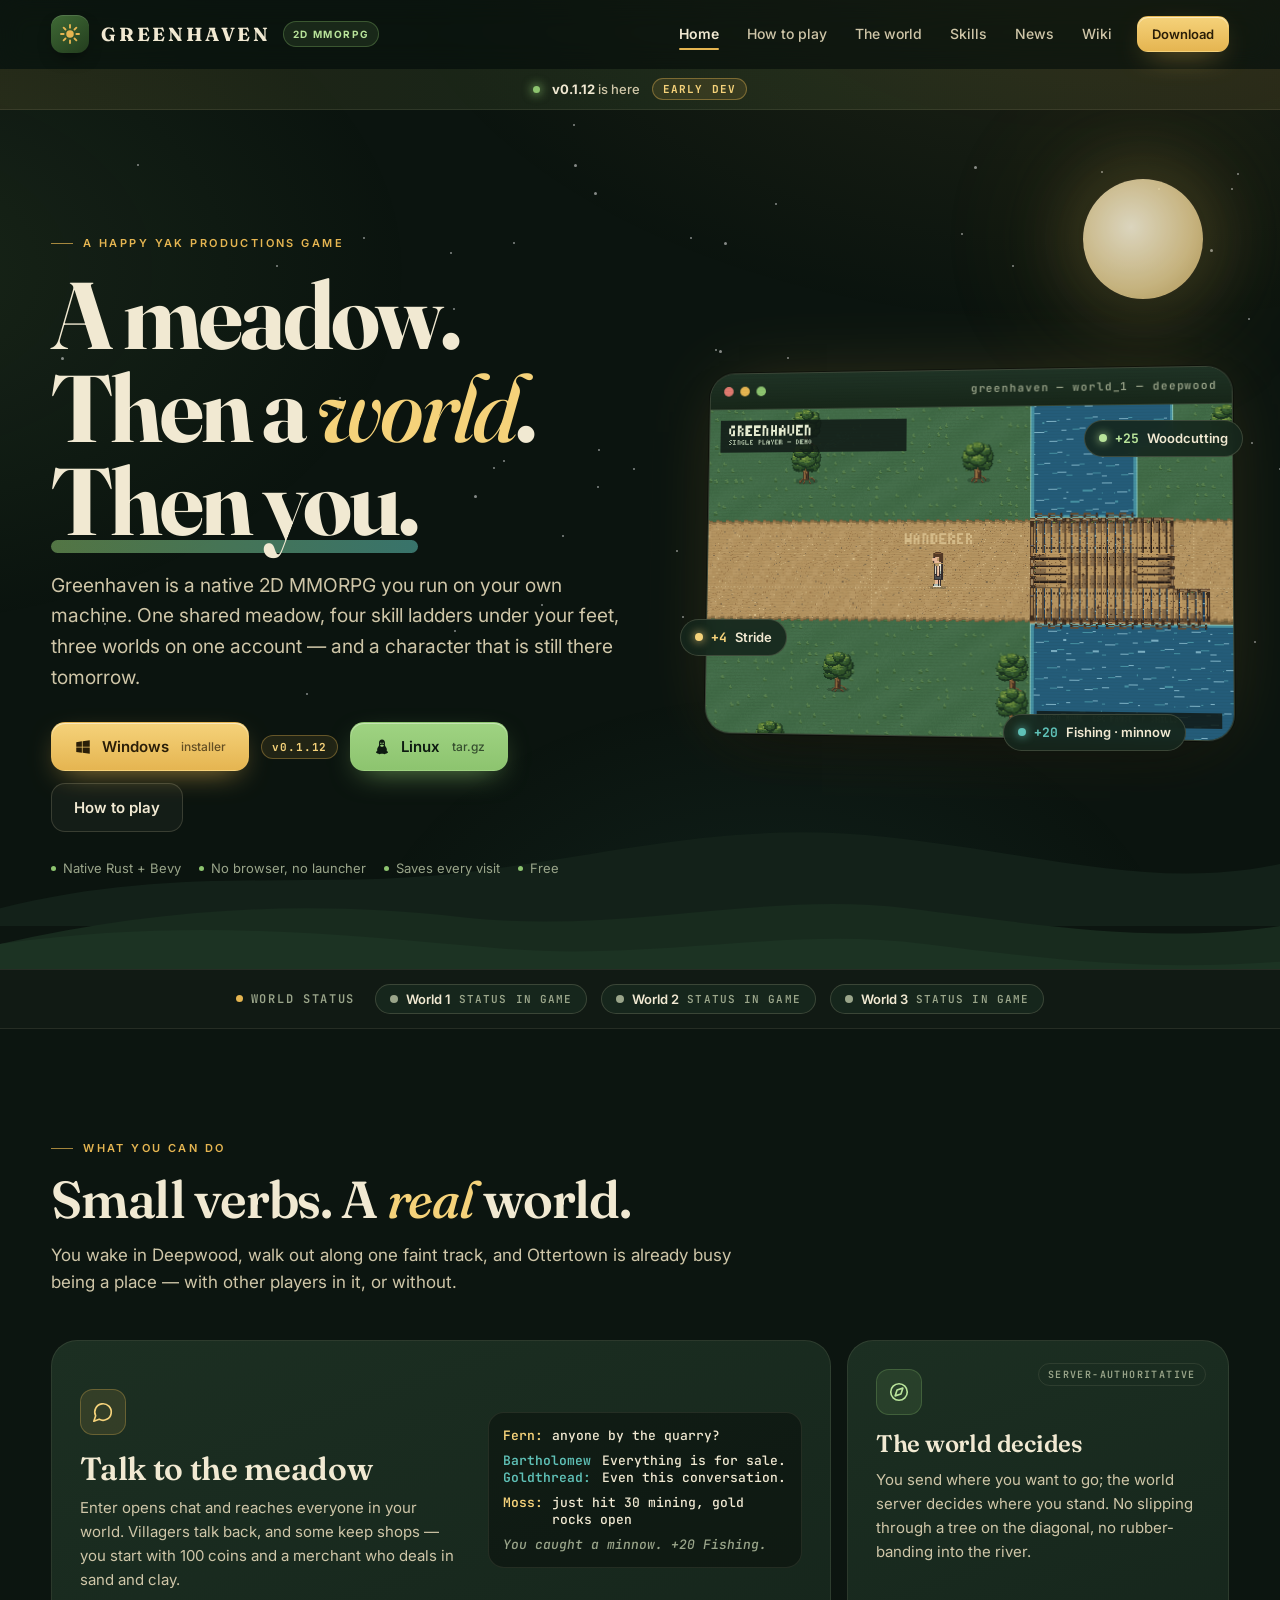
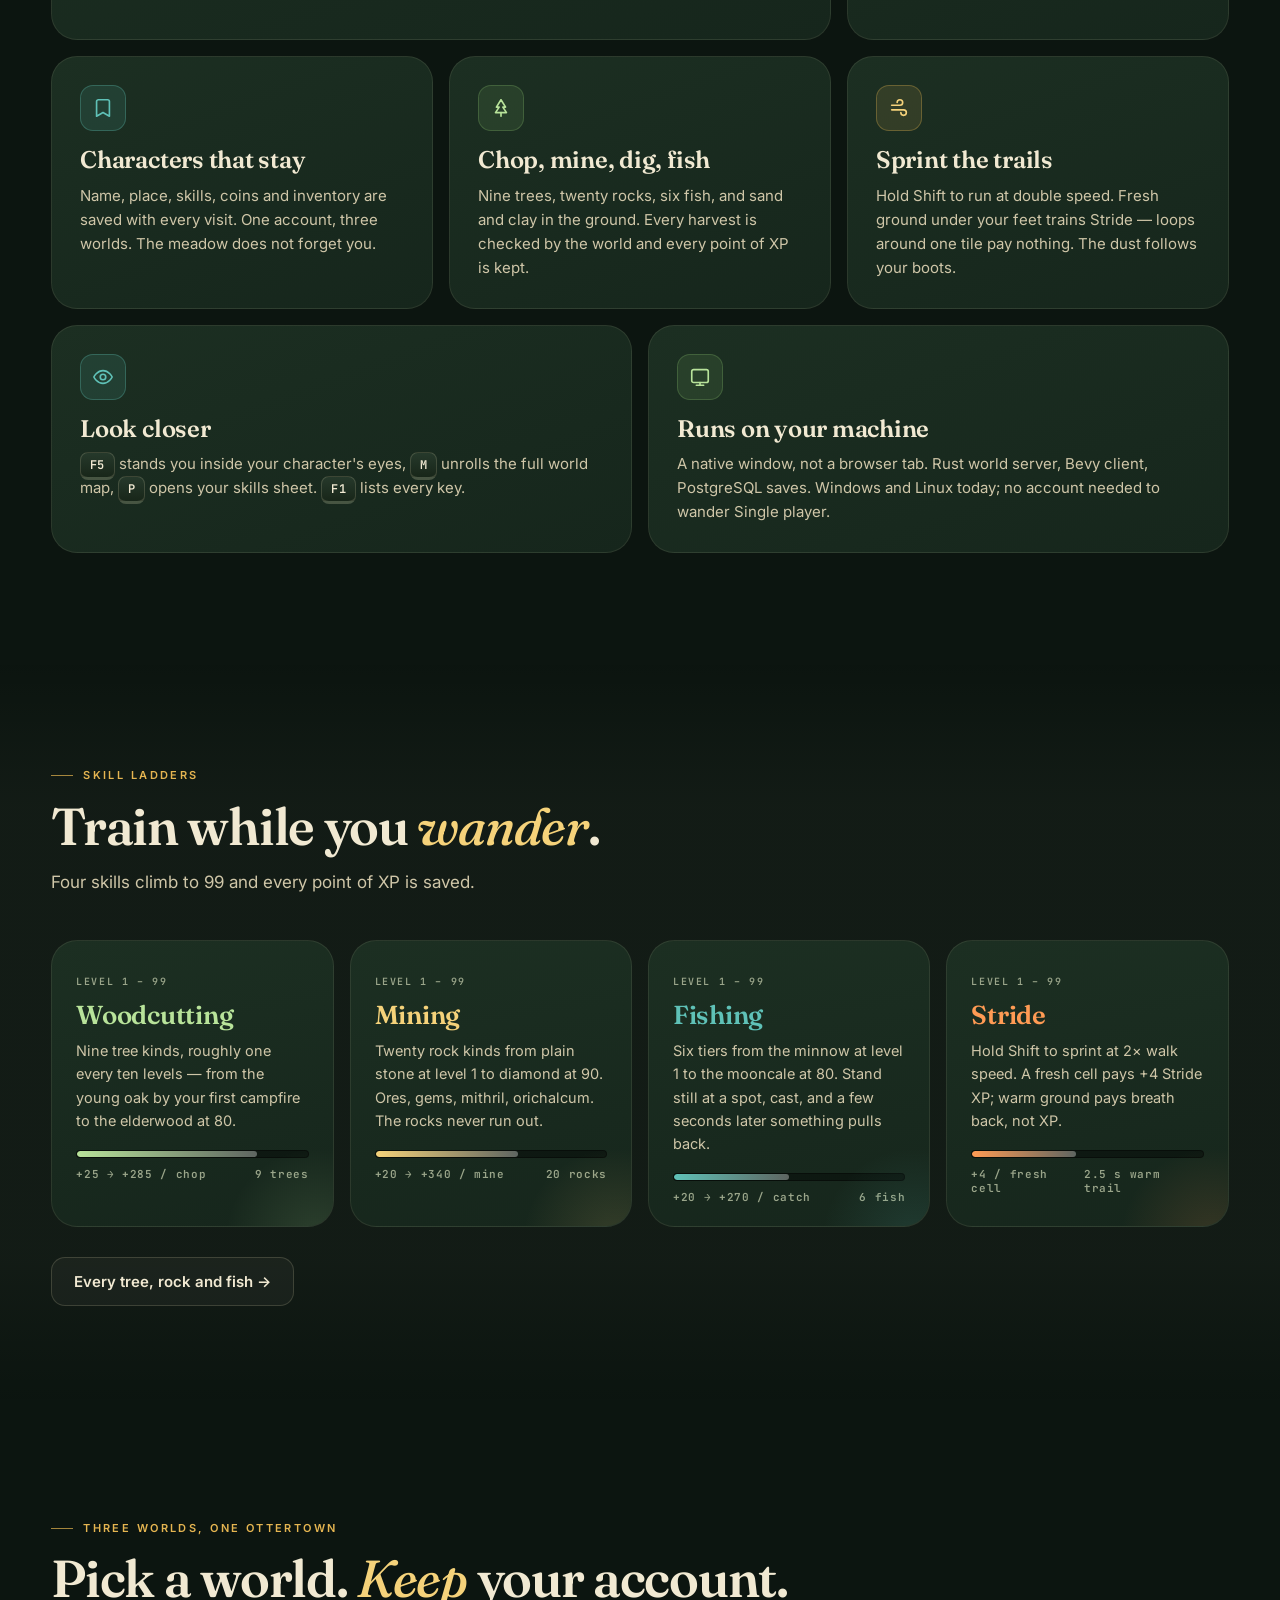
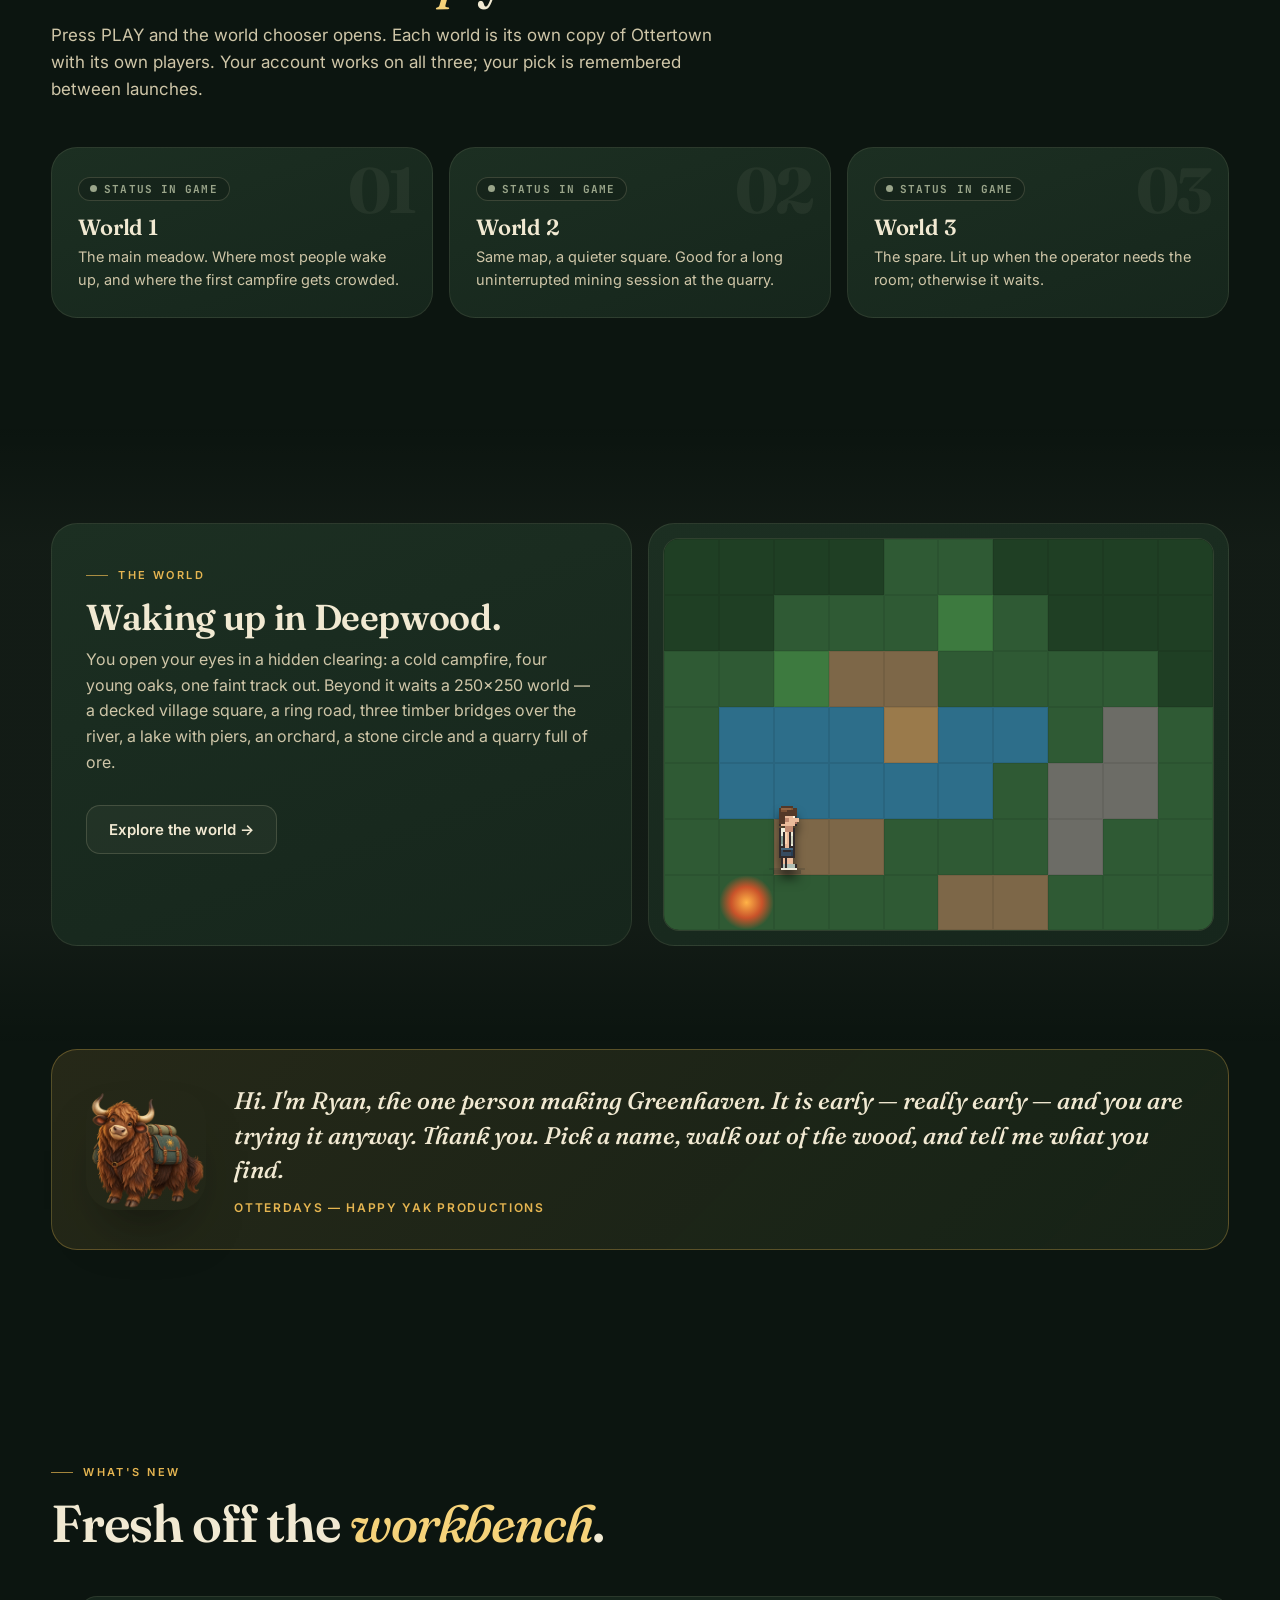
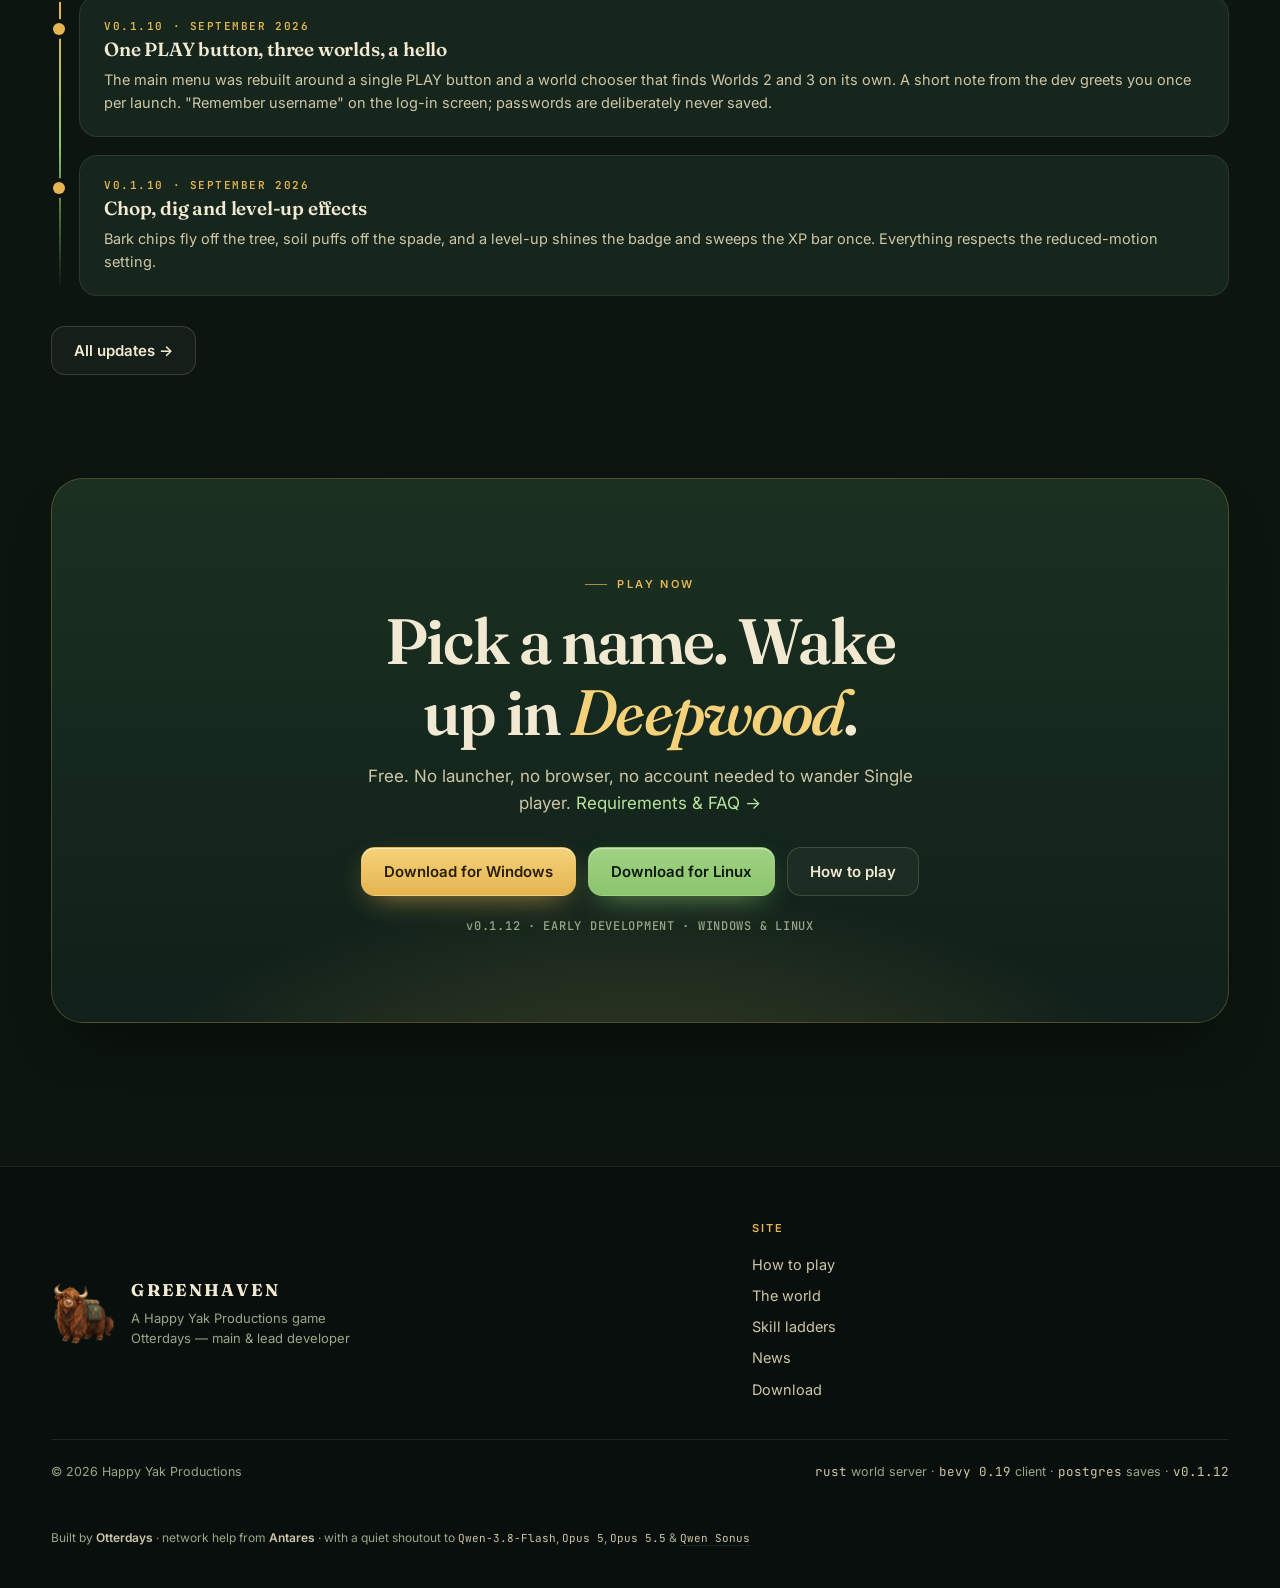
==== commit 16de7100: "feat(nav): add Wiki link to the top bar on every page" ====
--- a/index.html
+++ b/index.html
@@ -32,6 +32,7 @@
         <a href="world.html">The world</a>
         <a href="skills.html">Skills</a>
         <a href="news.html">News</a>
+        <a href="https://greenhaven-wiki.getlullpod.com/">Wiki</a>
         <a class="btn gold sm" href="download.html">Download</a>
       </nav>
     </div>
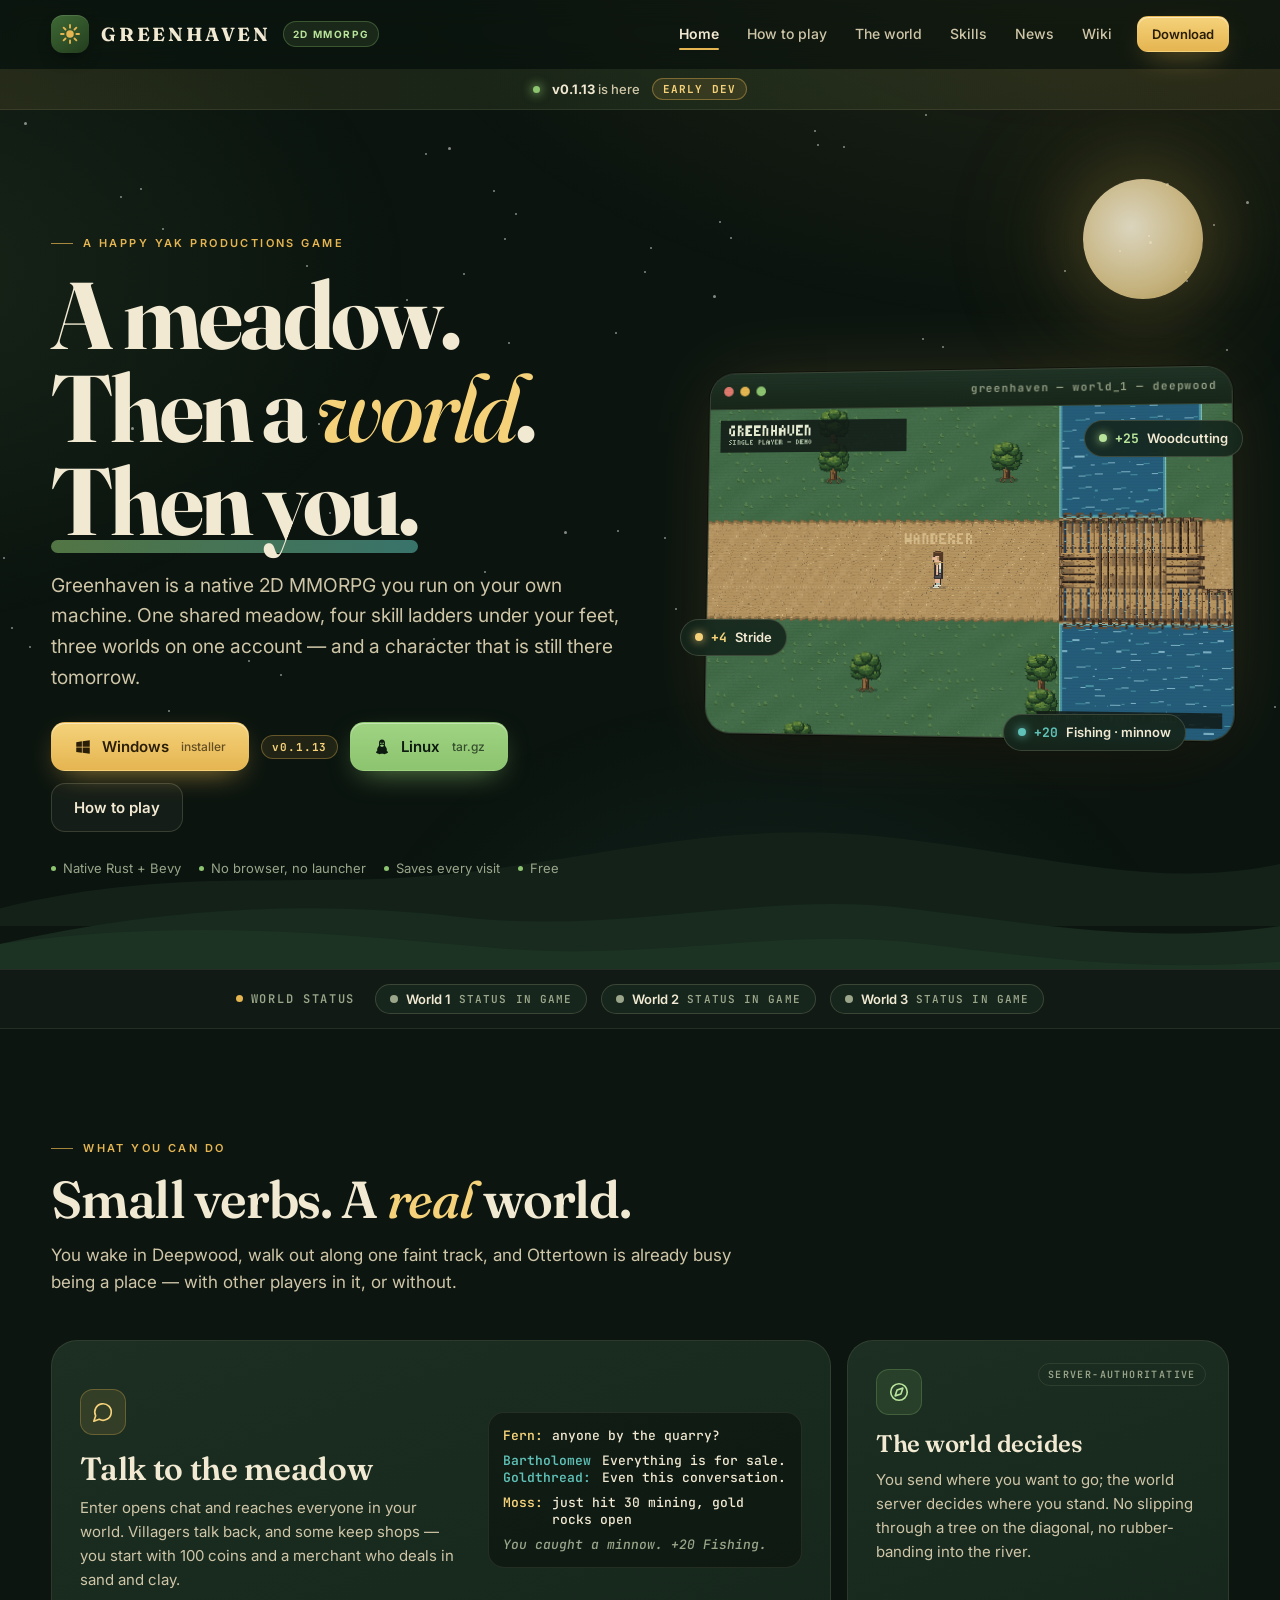
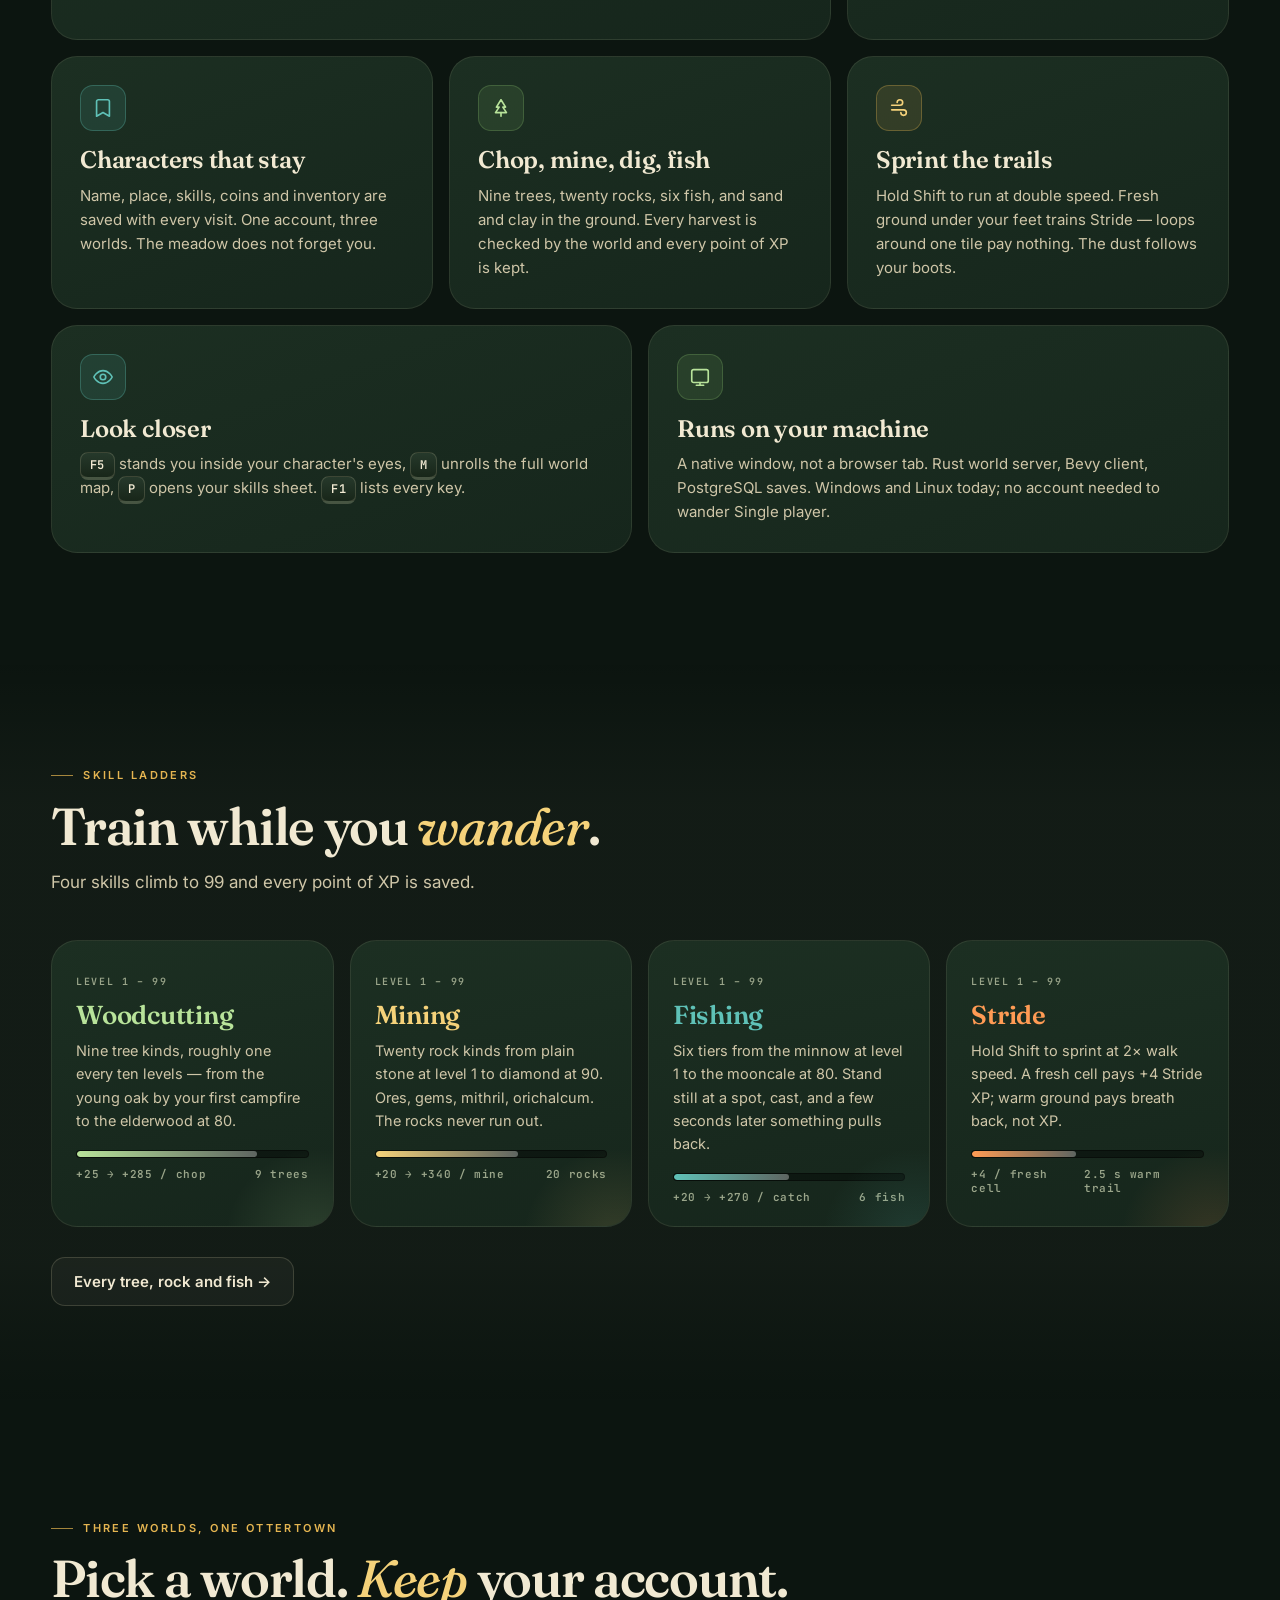
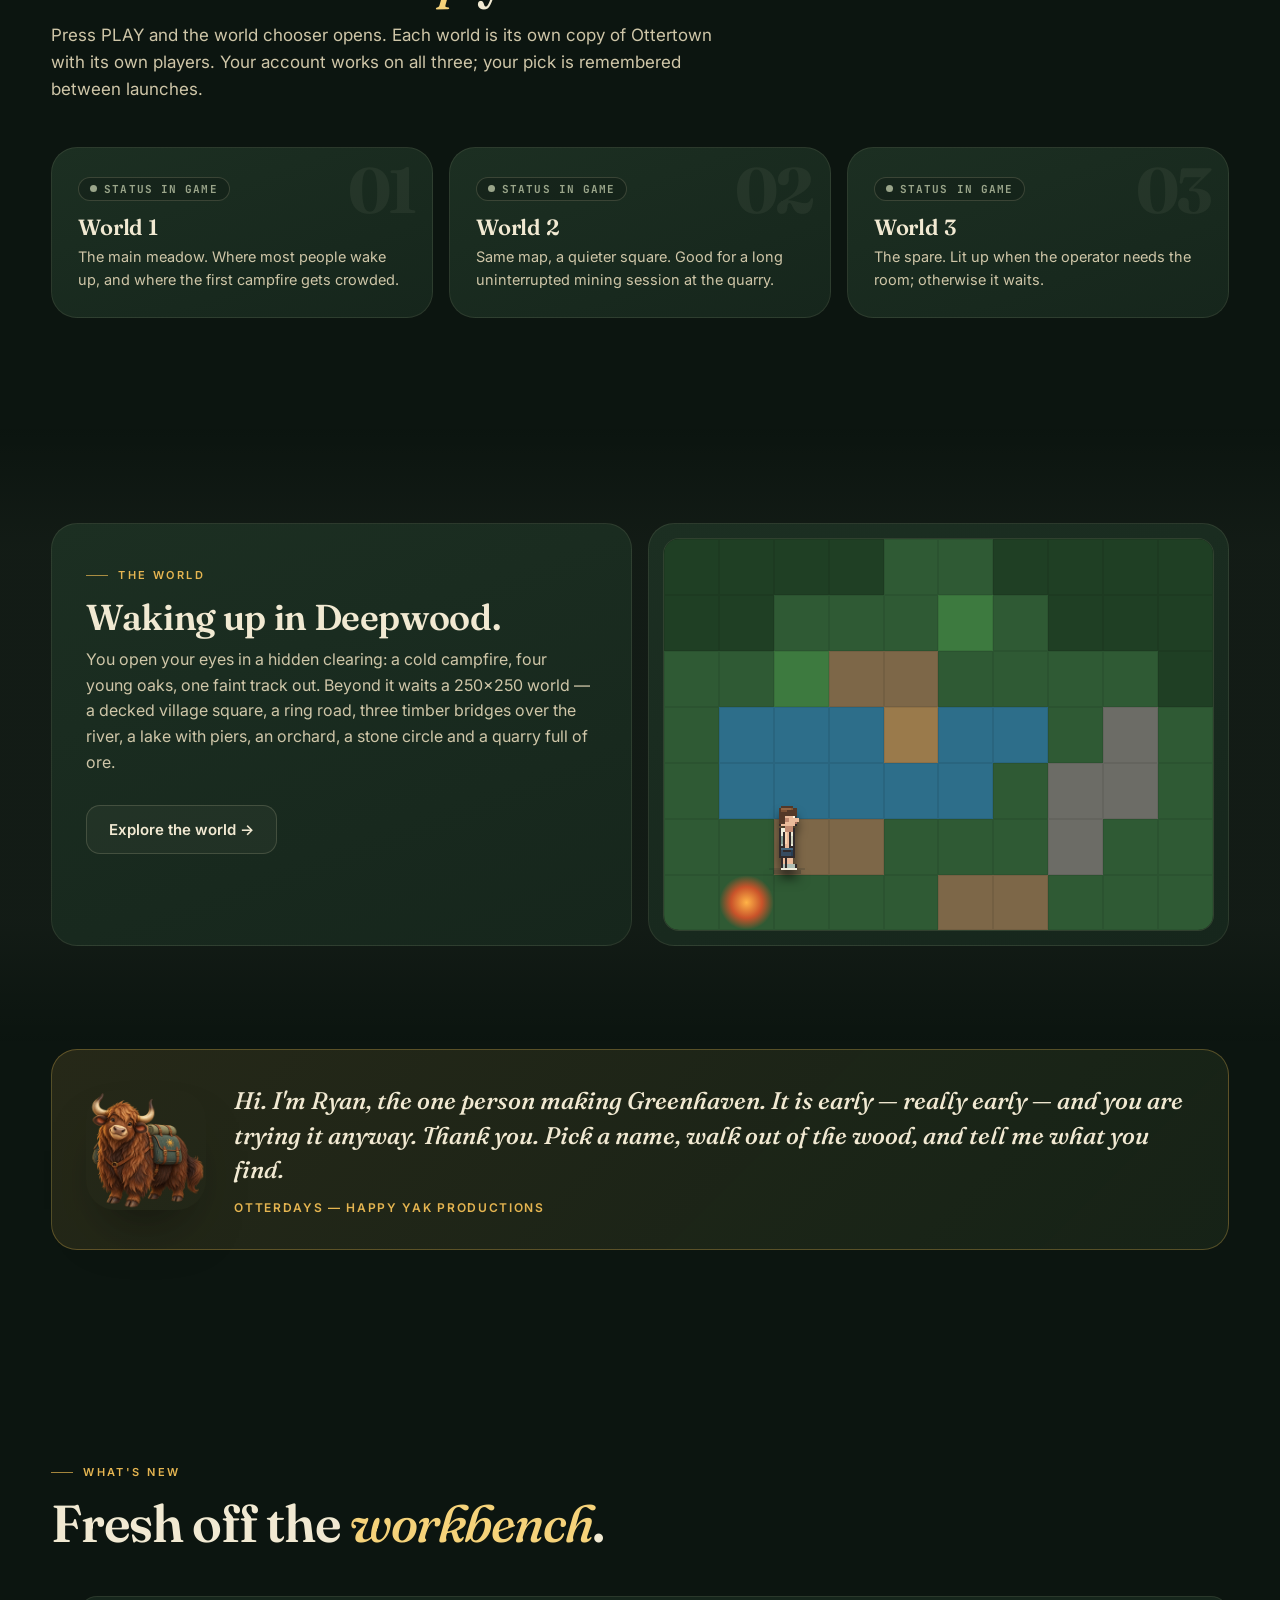
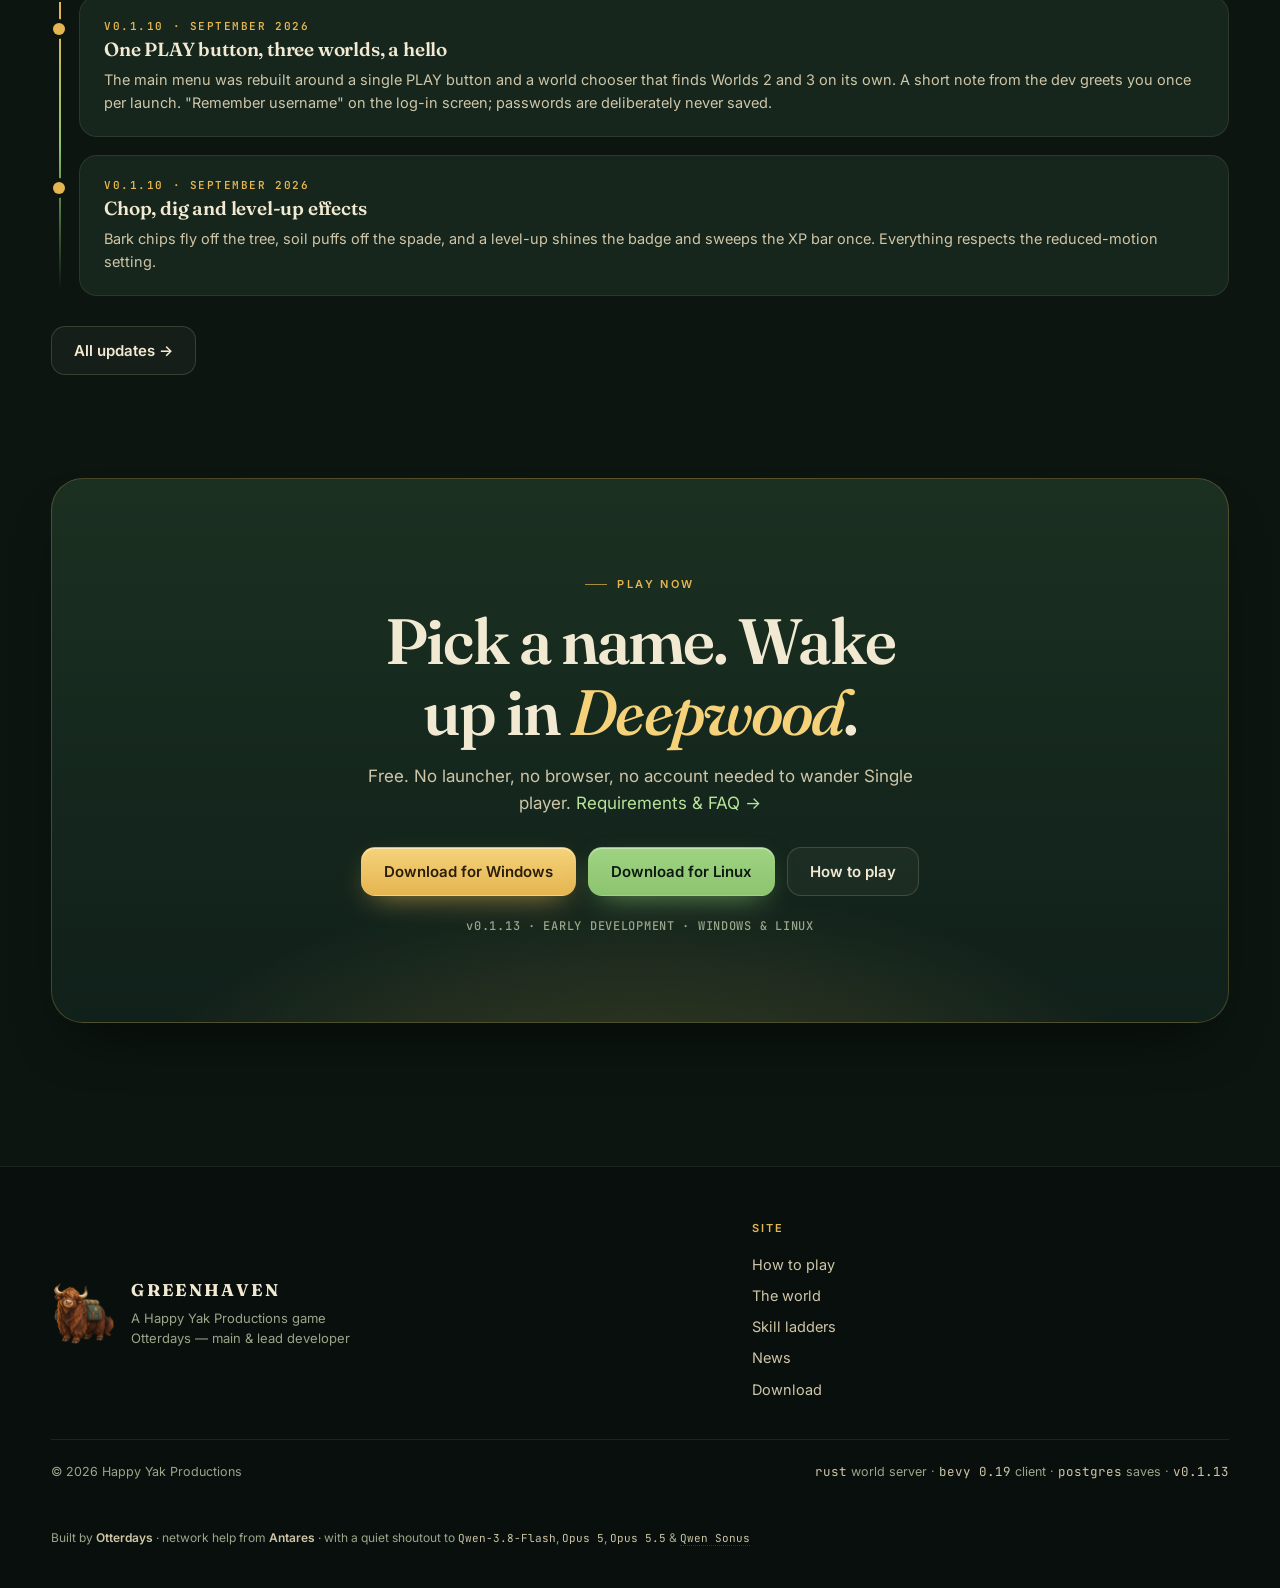
==== commit 80391d2d: "chore(release): update version to v0.1.13 across site and downloads - Update all HTML files to refle" ====
--- a/index.html
+++ b/index.html
@@ -40,7 +40,7 @@
 
   <div class="announce" role="status">
     <span class="dot" aria-hidden="true"></span>
-    <span><strong>v0.1.12</strong> is here</span>
+    <span><strong>v0.1.13</strong> is here</span>
     <span class="badge">EARLY DEV</span>
   </div>
 
@@ -54,11 +54,11 @@
           <h1 class="h-display">A meadow.<br>Then a <em>world</em>.<br><span class="under">Then you.</span></h1>
           <p class="lede">Greenhaven is a native 2D MMORPG you run on your own machine. One shared meadow, four skill ladders under your feet, three worlds on one account — and a character that is still there tomorrow.</p>
           <div class="actions">
-            <a class="btn gold" href="https://www.dropbox.com/scl/fi/ai26ndghikz5en0n1o43k/GreenhavenSetup-0.1.12.exe?rlkey=otazayvv17yf8zskkdz5i5oyn&amp;dl=1">
+            <a class="btn gold" href="https://www.dropbox.com/scl/fi/iqm4wdhoavuy34shtk5uk/GreenhavenSetup-0.1.13.exe?rlkey=kvdl89gdvqy2dt6snchp9qbjc&amp;dl=1">
               <svg viewBox="0 0 24 24" fill="currentColor" aria-hidden="true"><path d="M3 5.5 10.5 4.4v7.1H3zm0 13 7.5 1.1v-7.1H3zm8.5 1.3L21 21v-8.5h-9.5zM11.5 4.2 21 3v8.5h-9.5z"/></svg>
               Windows <span class="sub">installer</span>
             </a>
-            <span class="vchip">v0.1.12</span>
+            <span class="vchip">v0.1.13</span>
             <a class="btn moss" href="https://www.dropbox.com/scl/fi/879lr5t2764r40r1vs7pr/Greenhaven-linux-20260917.tar.gz?rlkey=p2utkld8kdhymnxmqbs8xuqi9&amp;st=f24wg89z&amp;dl=1">
               <svg viewBox="0 0 24 24" fill="currentColor" aria-hidden="true"><path d="M12 2c-2.5 0-4 2-4 4.5 0 1.3.3 2.2.1 3.2-.4 1.6-2.6 3.3-2.6 6 0 .6.1 1.2.3 1.7-.9.3-1.8.8-1.8 1.6 0 1 1.5 1.5 2.9 1.8.6 1 2.3 1.2 3.6.2.5.1 1 .1 1.5.1s1 0 1.5-.1c1.3 1 3 .8 3.6-.2 1.4-.3 2.9-.8 2.9-1.8 0-.8-.9-1.3-1.8-1.6.2-.5.3-1.1.3-1.7 0-2.7-2.2-4.4-2.6-6-.2-1 .1-1.9.1-3.2C16 4 14.5 2 12 2zm-1.5 4a1 1 0 1 1 0 2 1 1 0 0 1 0-2zm3 0a1 1 0 1 1 0 2 1 1 0 0 1 0-2zM12 9c1.2 0 2.5.6 2.5 1.2S13.2 11.5 12 11.5 9.5 10.8 9.5 10.2 10.8 9 12 9z"/></svg>
               Linux <span class="sub">tar.gz</span>
@@ -273,11 +273,11 @@
           <h2>Pick a name. Wake up in <em>Deepwood</em>.</h2>
           <p>Free. No launcher, no browser, no account needed to wander Single player. <a href="download.html">Requirements &amp; FAQ →</a></p>
           <div class="actions center">
-            <a class="btn gold" href="https://www.dropbox.com/scl/fi/ai26ndghikz5en0n1o43k/GreenhavenSetup-0.1.12.exe?rlkey=otazayvv17yf8zskkdz5i5oyn&amp;dl=1">Download for Windows</a>
+            <a class="btn gold" href="https://www.dropbox.com/scl/fi/iqm4wdhoavuy34shtk5uk/GreenhavenSetup-0.1.13.exe?rlkey=kvdl89gdvqy2dt6snchp9qbjc&amp;dl=1">Download for Windows</a>
             <a class="btn moss" href="https://www.dropbox.com/scl/fi/879lr5t2764r40r1vs7pr/Greenhaven-linux-20260917.tar.gz?rlkey=p2utkld8kdhymnxmqbs8xuqi9&amp;st=f24wg89z&amp;dl=1">Download for Linux</a>
             <a class="btn ghost" href="play.html">How to play</a>
           </div>
-          <p class="micro">v0.1.12 · EARLY DEVELOPMENT · WINDOWS &amp; LINUX</p>
+          <p class="micro">v0.1.13 · EARLY DEVELOPMENT · WINDOWS &amp; LINUX</p>
         </div>
       </div>
     </section>
@@ -303,7 +303,7 @@
       </div>
       <div class="f-meta">
         <span>&copy; <span id="year">2026</span> Happy Yak Productions</span>
-        <span><code>rust</code> world server · <code>bevy 0.19</code> client · <code>postgres</code> saves · <code>v0.1.12</code></span>
+        <span><code>rust</code> world server · <code>bevy 0.19</code> client · <code>postgres</code> saves · <code>v0.1.13</code></span>
       </div>
       <div class="f-thanks">
         <span>Built by <strong>Otterdays</strong> · network help from <strong>Antares</strong> · with a quiet shoutout to <code>Qwen-3.8-Flash</code>, <code>Opus&nbsp;5</code>, <code>Opus&nbsp;5.5</code> &amp; <code title="the sleeper model">Qwen&nbsp;Sonus</code></span>
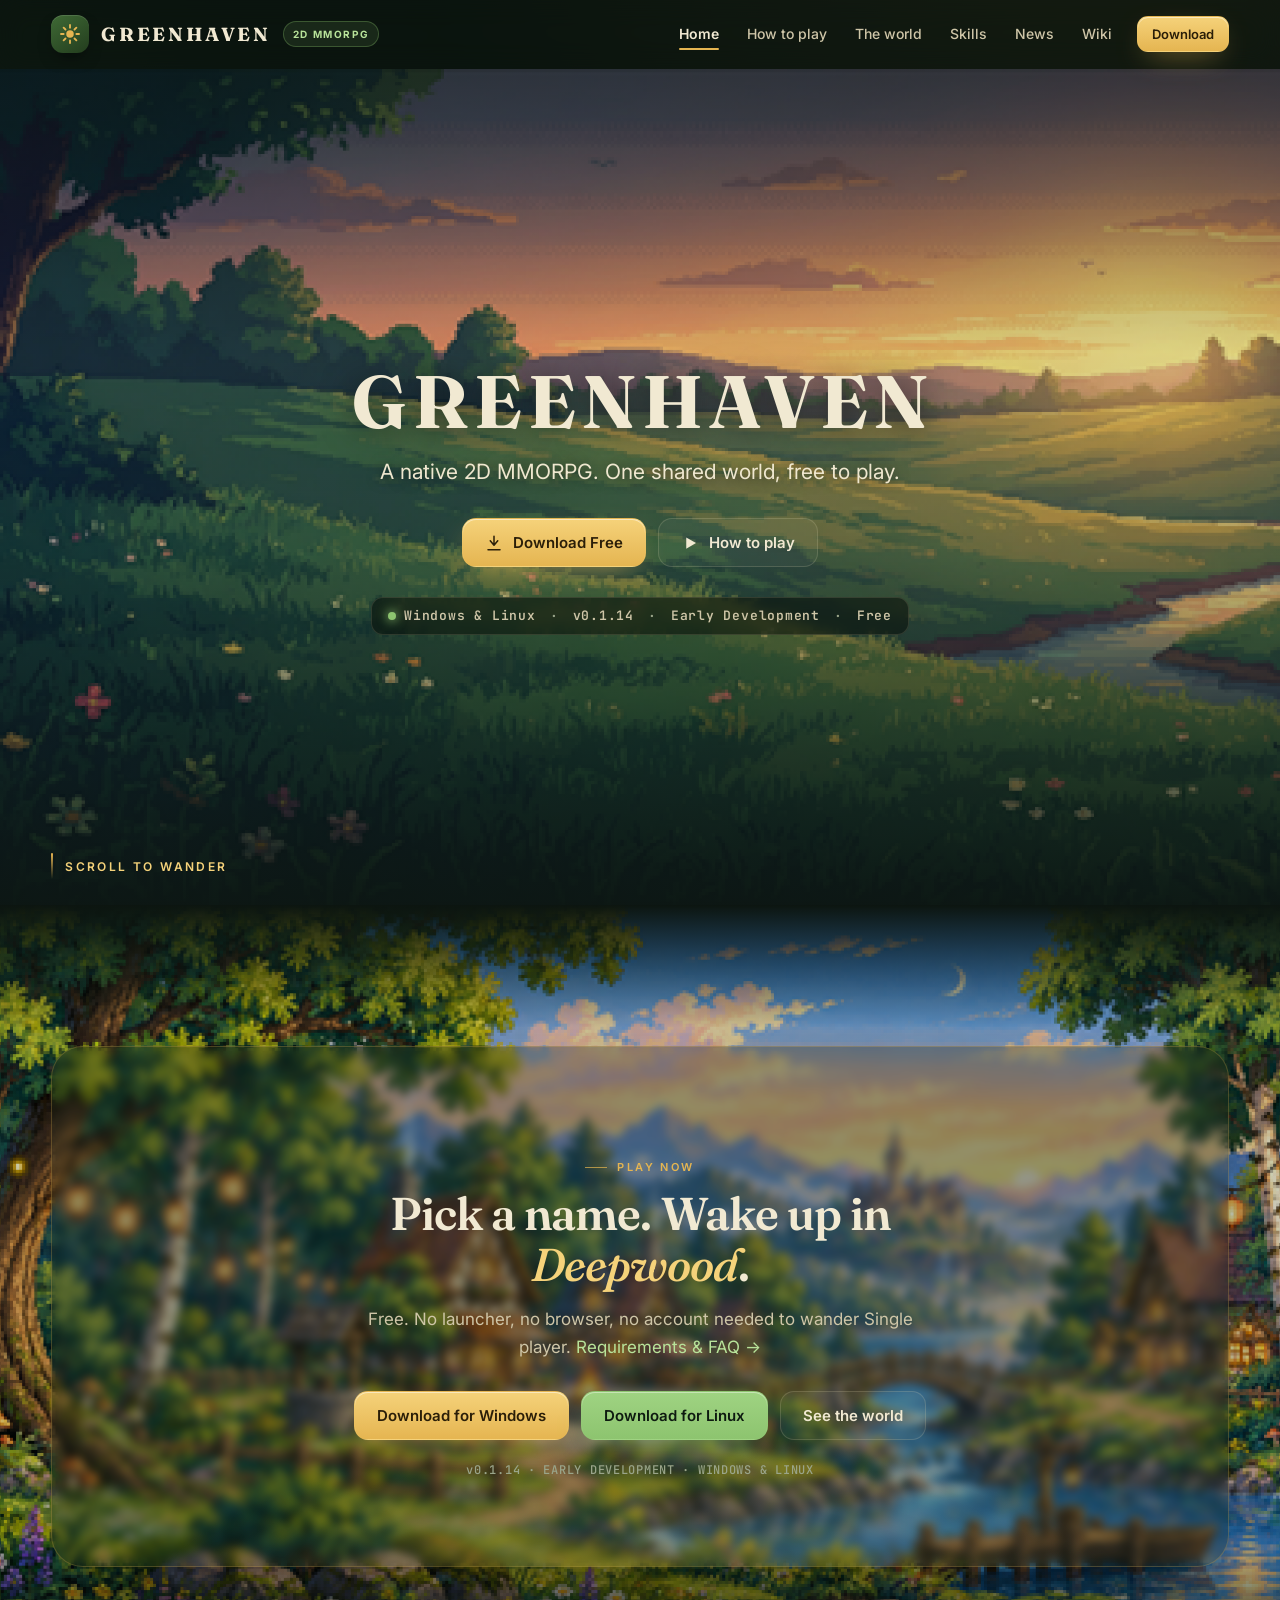
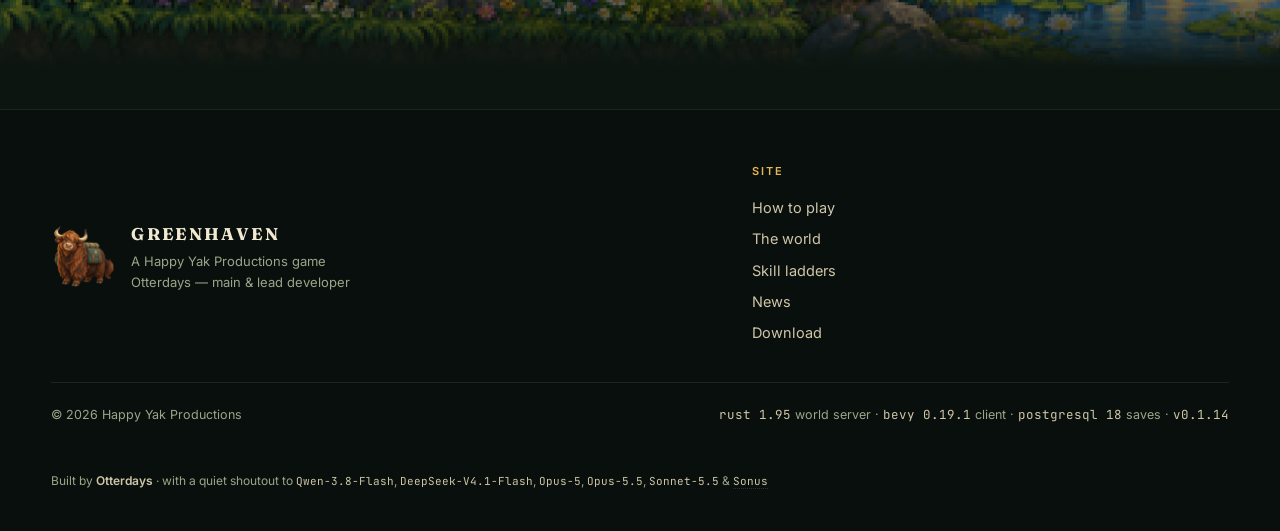
==== commit 2358a17c: "feat(web): update to version 0.1.14 with new world and combat features - Updated download links and " ====
--- a/index.html
+++ b/index.html
@@ -13,11 +13,10 @@
   <meta property="og:image" content="https://otterdays.github.io/Greenhaven/assets/happy-yak.png">
   <meta name="twitter:card" content="summary_large_image">
   <link rel="icon" type="image/svg+xml" href="assets/favicon.svg">
-  <link rel="preload" as="image" href="assets/gameplay.gif">
+  <link rel="preload" as="image" href="assets/hero-meadow.png">
   <script>document.documentElement.classList.replace('no-js','js')</script>
   <link rel="stylesheet" href="style.css">
 </head>
-<body>
 <body>
   <header class="site" id="header">
     <div class="shell">
@@ -38,234 +37,29 @@
     </div>
   </header>
 
-  <div class="announce" role="status">
-    <span class="dot" aria-hidden="true"></span>
-    <span><strong>v0.1.13</strong> is here</span>
-    <span class="badge">EARLY DEV</span>
-  </div>
-
   <main>
     <section class="hero">
-      <div class="stars" aria-hidden="true" id="stars"></div>
-      <div class="moon" aria-hidden="true"></div>
+      <div class="motes" aria-hidden="true" id="motes"></div>
       <div class="shell">
-        <div>
-          <div class="eyebrow">A Happy Yak Productions game</div>
-          <h1 class="h-display">A meadow.<br>Then a <em>world</em>.<br><span class="under">Then you.</span></h1>
-          <p class="lede">Greenhaven is a native 2D MMORPG you run on your own machine. One shared meadow, four skill ladders under your feet, three worlds on one account — and a character that is still there tomorrow.</p>
+        <div class="hero-copy">
+          <h1 class="wordmark">Greenhaven</h1>
+          <p class="hero-tag">A native 2D MMORPG. One shared world, free to play.</p>
           <div class="actions">
-            <a class="btn gold" href="https://www.dropbox.com/scl/fi/iqm4wdhoavuy34shtk5uk/GreenhavenSetup-0.1.13.exe?rlkey=kvdl89gdvqy2dt6snchp9qbjc&amp;dl=1">
-              <svg viewBox="0 0 24 24" fill="currentColor" aria-hidden="true"><path d="M3 5.5 10.5 4.4v7.1H3zm0 13 7.5 1.1v-7.1H3zm8.5 1.3L21 21v-8.5h-9.5zM11.5 4.2 21 3v8.5h-9.5z"/></svg>
-              Windows <span class="sub">installer</span>
+            <a class="btn gold" href="https://www.dropbox.com/scl/fi/iqm4wdhoavuy34shtk5uk/GreenhavenSetup-0.1.13.exe?rlkey=kvdl89gdvqy2dt6snchp9qbjc&amp;dl=1" aria-label="Download Greenhaven for Windows, free">
+              <svg viewBox="0 0 24 24" fill="none" stroke="currentColor" stroke-width="2" stroke-linecap="round" stroke-linejoin="round" aria-hidden="true"><path d="M12 3v12m0 0 5-6m-5 6-5-6"/><path d="M4 21h16"/></svg>
+              Download Free
             </a>
-            <span class="vchip">v0.1.13</span>
-            <a class="btn moss" href="https://www.dropbox.com/scl/fi/879lr5t2764r40r1vs7pr/Greenhaven-linux-20260917.tar.gz?rlkey=p2utkld8kdhymnxmqbs8xuqi9&amp;st=f24wg89z&amp;dl=1">
-              <svg viewBox="0 0 24 24" fill="currentColor" aria-hidden="true"><path d="M12 2c-2.5 0-4 2-4 4.5 0 1.3.3 2.2.1 3.2-.4 1.6-2.6 3.3-2.6 6 0 .6.1 1.2.3 1.7-.9.3-1.8.8-1.8 1.6 0 1 1.5 1.5 2.9 1.8.6 1 2.3 1.2 3.6.2.5.1 1 .1 1.5.1s1 0 1.5-.1c1.3 1 3 .8 3.6-.2 1.4-.3 2.9-.8 2.9-1.8 0-.8-.9-1.3-1.8-1.6.2-.5.3-1.1.3-1.7 0-2.7-2.2-4.4-2.6-6-.2-1 .1-1.9.1-3.2C16 4 14.5 2 12 2zm-1.5 4a1 1 0 1 1 0 2 1 1 0 0 1 0-2zm3 0a1 1 0 1 1 0 2 1 1 0 0 1 0-2zM12 9c1.2 0 2.5.6 2.5 1.2S13.2 11.5 12 11.5 9.5 10.8 9.5 10.2 10.8 9 12 9z"/></svg>
-              Linux <span class="sub">tar.gz</span>
-            </a>
-            <a class="btn ghost" href="play.html">How to play</a>
+            <a class="btn ghost" href="play.html"><svg viewBox="0 0 24 24" fill="currentColor" aria-hidden="true"><path d="M7 4.5v15l13-7.5z"/></svg> How to play</a>
           </div>
-          <p class="platforms"><span>Native Rust + Bevy</span><span>No browser, no launcher</span><span>Saves every visit</span><span>Free</span></p>
-        </div>
-        <div class="stage" id="stage">
-          <div class="window">
-            <div class="bar" aria-hidden="true"><i></i><i></i><i></i><span class="title">greenhaven — world_1 — deepwood</span></div>
-            <img src="assets/gameplay.gif" width="480" height="300" alt="Greenhaven gameplay — a character walking out of Deepwood into the meadow">
-            <div class="scan" aria-hidden="true"></div>
-          </div>
-          <span class="chip xp" aria-hidden="true"><b>+25</b> Woodcutting</span>
-          <span class="chip stride" aria-hidden="true"><b>+4</b> Stride</span>
-          <span class="chip fish" aria-hidden="true"><b>+20</b> Fishing · minnow</span>
+          <p class="monoline"><span><i aria-hidden="true"></i>Windows &amp; Linux</span><span>v0.1.14</span><span>Early Development</span><span>Free</span></p>
         </div>
       </div>
-      <svg class="hills" viewBox="0 0 1440 220" preserveAspectRatio="none" aria-hidden="true">
-        <path data-depth="6" fill="#132119" d="M0 150C200 100 350 130 520 110s300-60 480-40 300 60 440 30v70H0z"/>
-        <path data-depth="14" fill="#182b1e" d="M0 190c180-40 340-50 520-30s340-30 500-10 280 40 420 20v50H0z"/>
-        <path data-depth="24" fill="#1c3323" d="M0 220v-30c220-30 380-10 560 5s320-25 480-5 260 30 400 20v10z"/>
-      </svg>
+      <div class="hero-foot"><div class="shell">
+        <span class="scroll-cue">Scroll to wander</span>
+      </div></div>
     </section>
 
-    <div class="livebar" aria-live="polite">
-      <div class="shell">
-        <span class="lb-label"><i aria-hidden="true"></i>World status</span>
-        <a class="lb-world" href="#worlds" data-world="1" data-state="unknown">World 1 <b>…</b></a>
-        <a class="lb-world" href="#worlds" data-world="2" data-state="unknown">World 2 <b>…</b></a>
-        <a class="lb-world" href="#worlds" data-world="3" data-state="unknown">World 3 <b>…</b></a>
-      </div>
-    </div>
-
-    <!-- ============ what you do ============ -->
-    <section class="sec">
-      <div class="shell">
-        <div class="sec-head reveal">
-          <div class="eyebrow">What you can do</div>
-          <h2 class="sec-title">Small verbs. A <em>real</em> world.</h2>
-          <p class="sec-sub">You wake in Deepwood, walk out along one faint track, and Ottertown is already busy being a place — with other players in it, or without.</p>
-        </div>
-        <div class="bento">
-          <article class="tile w4 feature reveal">
-            <div>
-              <span class="icon gold" aria-hidden="true"><svg viewBox="0 0 24 24" fill="none" stroke="currentColor" stroke-width="1.8" stroke-linecap="round" stroke-linejoin="round"><path d="M7.9 20A9 9 0 1 0 4 16.1L2 22Z"/></svg></span>
-              <h3>Talk to the meadow</h3>
-              <p>Enter opens chat and reaches everyone in your world. Villagers talk back, and some keep shops — you start with 100 coins and a merchant who deals in sand and clay.</p>
-            </div>
-            <div class="chatlog" aria-hidden="true">
-              <div class="l"><b>Fern:</b> anyone by the quarry?</div>
-              <div class="l npc"><b>Bartholomew Goldthread:</b> Everything is for sale. Even this conversation.</div>
-              <div class="l"><b>Moss:</b> just hit 30 mining, gold rocks open</div>
-              <div class="l sys">You caught a minnow. +20 Fishing.</div>
-            </div>
-          </article>
-          <article class="tile w2 reveal" style="--d:.08s">
-            <span class="tag">Server-authoritative</span>
-            <span class="icon" aria-hidden="true"><svg viewBox="0 0 24 24" fill="none" stroke="currentColor" stroke-width="1.8" stroke-linecap="round" stroke-linejoin="round"><circle cx="12" cy="12" r="9"/><path d="M16.2 7.8l-2.1 6.3-6.3 2.1 2.1-6.3z"/></svg></span>
-            <h3>The world decides</h3>
-            <p>You send where you want to go; the world server decides where you stand. No slipping through a tree on the diagonal, no rubber-banding into the river.</p>
-          </article>
-          <article class="tile w2 reveal">
-            <span class="icon teal" aria-hidden="true"><svg viewBox="0 0 24 24" fill="none" stroke="currentColor" stroke-width="1.8" stroke-linecap="round" stroke-linejoin="round"><path d="m19 21-7-4-7 4V5a2 2 0 0 1 2-2h10a2 2 0 0 1 2 2z"/></svg></span>
-            <h3>Characters that stay</h3>
-            <p>Name, place, skills, coins and inventory are saved with every visit. One account, three worlds. The meadow does not forget you.</p>
-          </article>
-          <article class="tile w2 reveal" style="--d:.08s">
-            <span class="icon" aria-hidden="true"><svg viewBox="0 0 24 24" fill="none" stroke="currentColor" stroke-width="1.8" stroke-linecap="round" stroke-linejoin="round"><path d="M12 3 7 11h3l-4 6h12l-4-6h3z"/><path d="M12 17v4"/></svg></span>
-            <h3>Chop, mine, dig, fish</h3>
-            <p>Nine trees, twenty rocks, six fish, and sand and clay in the ground. Every harvest is checked by the world and every point of XP is kept.</p>
-          </article>
-          <article class="tile w2 reveal" style="--d:.16s">
-            <span class="icon gold" aria-hidden="true"><svg viewBox="0 0 24 24" fill="none" stroke="currentColor" stroke-width="1.8" stroke-linecap="round" stroke-linejoin="round"><path d="M4 9h9a3 3 0 1 0-3-3"/><path d="M4 14h13a3 3 0 1 1-3 3"/></svg></span>
-            <h3>Sprint the trails</h3>
-            <p>Hold Shift to run at double speed. Fresh ground under your feet trains Stride — loops around one tile pay nothing. The dust follows your boots.</p>
-          </article>
-          <article class="tile w3 reveal">
-            <span class="icon teal" aria-hidden="true"><svg viewBox="0 0 24 24" fill="none" stroke="currentColor" stroke-width="1.8" stroke-linecap="round" stroke-linejoin="round"><path d="M2 12s3.5-7 10-7 10 7 10 7-3.5 7-10 7-10-7-10-7z"/><circle cx="12" cy="12" r="3"/></svg></span>
-            <h3>Look closer</h3>
-            <p><kbd>F5</kbd> stands you inside your character's eyes, <kbd>M</kbd> unrolls the full world map, <kbd>P</kbd> opens your skills sheet. <kbd>F1</kbd> lists every key.</p>
-          </article>
-          <article class="tile w3 reveal" style="--d:.08s">
-            <span class="icon" aria-hidden="true"><svg viewBox="0 0 24 24" fill="none" stroke="currentColor" stroke-width="1.8" stroke-linecap="round" stroke-linejoin="round"><rect x="3" y="4" width="18" height="14" rx="2"/><path d="M8 21h8M12 18v3"/></svg></span>
-            <h3>Runs on your machine</h3>
-            <p>A native window, not a browser tab. Rust world server, Bevy client, PostgreSQL saves. Windows and Linux today; no account needed to wander Single player.</p>
-          </article>
-        </div>
-      </div>
-    </section>
-
-    <!-- ============ skills teaser ============ -->
-    <section class="sec band" id="skills">
-      <div class="shell">
-        <div class="sec-head reveal">
-          <div class="eyebrow">Skill ladders</div>
-          <h2 class="sec-title">Train while you <em>wander</em>.</h2>
-          <p class="sec-sub">Four skills climb to 99 and every point of XP is saved.</p>
-        </div>
-        <div class="skills">
-          <article class="skill wood reveal" style="--fill:78%">
-            <span class="lvl">Level 1 – 99</span>
-            <h3>Woodcutting</h3>
-            <p>Nine tree kinds, roughly one every ten levels — from the young oak by your first campfire to the elderwood at 80.</p>
-            <div class="bar" aria-hidden="true"><i></i></div>
-            <div class="xp"><span>+25 → +285 / chop</span><span>9 trees</span></div>
-          </article>
-          <article class="skill mine reveal" style="--fill:62%;--d:.08s">
-            <span class="lvl">Level 1 – 99</span>
-            <h3>Mining</h3>
-            <p>Twenty rock kinds from plain stone at level 1 to diamond at 90. Ores, gems, mithril, orichalcum. The rocks never run out.</p>
-            <div class="bar" aria-hidden="true"><i></i></div>
-            <div class="xp"><span>+20 → +340 / mine</span><span>20 rocks</span></div>
-          </article>
-          <article class="skill fish reveal" style="--fill:50%;--d:.16s">
-            <span class="lvl">Level 1 – 99</span>
-            <h3>Fishing</h3>
-            <p>Six tiers from the minnow at level 1 to the mooncale at 80. Stand still at a spot, cast, and a few seconds later something pulls back.</p>
-            <div class="bar" aria-hidden="true"><i></i></div>
-            <div class="xp"><span>+20 → +270 / catch</span><span>6 fish</span></div>
-          </article>
-          <article class="skill stride reveal" style="--fill:45%;--d:.24s">
-            <span class="lvl">Level 1 – 99</span>
-            <h3>Stride</h3>
-            <p>Hold Shift to sprint at 2× walk speed. A fresh cell pays +4 Stride XP; warm ground pays breath back, not XP.</p>
-            <div class="bar" aria-hidden="true"><i></i></div>
-            <div class="xp"><span>+4 / fresh cell</span><span>2.5 s warm trail</span></div>
-          </article>
-        </div>
-        <div class="actions reveal"><a class="btn ghost" href="skills.html">Every tree, rock and fish →</a></div>
-      </div>
-    </section>
-
-    <!-- ============ worlds ============ -->
-    <section class="sec" id="worlds">
-      <div class="shell">
-        <div class="sec-head reveal">
-          <div class="eyebrow">Three worlds, one Ottertown</div>
-          <h2 class="sec-title">Pick a world. <em>Keep</em> your account.</h2>
-          <p class="sec-sub">Press PLAY and the world chooser opens. Each world is its own copy of Ottertown with its own players. Your account works on all three; your pick is remembered between launches.</p>
-        </div>
-        <div class="worlds">
-          <article class="world reveal" data-world="1"><span class="n" aria-hidden="true">01</span><span class="live-pill" data-state="unknown"><i aria-hidden="true"></i><b>Checking…</b></span><h3>World 1</h3><p>The main meadow. Where most people wake up, and where the first campfire gets crowded.</p></article>
-          <article class="world reveal" data-world="2" style="--d:.08s"><span class="n" aria-hidden="true">02</span><span class="live-pill" data-state="unknown"><i aria-hidden="true"></i><b>Checking…</b></span><h3>World 2</h3><p>Same map, a quieter square. Good for a long uninterrupted mining session at the quarry.</p></article>
-          <article class="world reveal" data-world="3" style="--d:.16s"><span class="n" aria-hidden="true">03</span><span class="live-pill" data-state="unknown"><i aria-hidden="true"></i><b>Checking…</b></span><h3>World 3</h3><p>The spare. Lit up when the operator needs the room; otherwise it waits.</p></article>
-        </div>
-      </div>
-    </section>
-
-    <!-- ============ the world ============ -->
-    <section class="sec band">
-      <div class="shell">
-        <div class="bento">
-          <div class="tile w3 reveal" style="padding:34px">
-            <div class="eyebrow">The world</div>
-            <h3 style="font-size:36px;margin-top:14px">Waking up in Deepwood.</h3>
-            <p style="font-size:16px;margin-top:8px">You open your eyes in a hidden clearing: a cold campfire, four young oaks, one faint track out. Beyond it waits a 250×250 world — a decked village square, a ring road, three timber bridges over the river, a lake with piers, an orchard, a stone circle and a quarry full of ore.</p>
-            <div class="actions"><a class="btn ghost" href="world.html">Explore the world →</a></div>
-          </div>
-          <div class="tile w3 reveal" style="--d:.1s;padding:14px">
-            <div class="mosaic" aria-hidden="true">
-              <div class="tiles">
-                <i class="fo"></i><i class="fo"></i><i class="fo"></i><i class="fo"></i><i></i><i></i><i class="fo"></i><i class="fo"></i><i class="fo"></i><i class="fo"></i>
-                <i class="fo"></i><i class="fo"></i><i></i><i></i><i></i><i class="t2"></i><i></i><i class="fo"></i><i class="fo"></i><i class="fo"></i>
-                <i></i><i></i><i class="t2"></i><i class="tr"></i><i class="tr"></i><i></i><i></i><i></i><i></i><i class="fo"></i>
-                <i></i><i class="wat"></i><i class="wat"></i><i class="wat"></i><i class="ti"></i><i class="wat"></i><i class="wat"></i><i></i><i class="st"></i><i></i>
-                <i></i><i class="wat"></i><i class="wat"></i><i class="wat"></i><i class="wat"></i><i class="wat"></i><i></i><i class="st"></i><i class="st"></i><i></i>
-                <i></i><i></i><i class="tr"></i><i class="tr"></i><i></i><i></i><i></i><i class="st"></i><i></i><i></i>
-                <i></i><i class="fire"></i><i></i><i></i><i></i><i class="tr"></i><i class="tr"></i><i></i><i></i><i></i>
-              </div>
-              <span class="walker"></span>
-            </div>
-          </div>
-        </div>
-      </div>
-    </section>
-
-    <!-- ============ dev note ============ -->
-    <section class="sec tight">
-      <div class="shell">
-        <div class="note-card reveal">
-          <img src="assets/happy-yak.png" alt="Happy Yak Productions mascot — a highland yak with a green travel pack">
-          <div>
-            <blockquote>Hi. I'm Ryan, the one person making Greenhaven. It is early — really early — and you are trying it anyway. Thank you. Pick a name, walk out of the wood, and tell me what you find.</blockquote>
-            <cite>Otterdays — Happy Yak Productions</cite>
-          </div>
-        </div>
-      </div>
-    </section>
-
-    <!-- ============ latest news ============ -->
-    <section class="sec">
-      <div class="shell">
-        <div class="sec-head reveal">
-          <div class="eyebrow">What's new</div>
-          <h2 class="sec-title">Fresh off the <em>workbench</em>.</h2>
-        </div>
-        <div class="timeline">
-          <article class="tl reveal"><div class="when">v0.1.10 · September 2026</div><h3>One PLAY button, three worlds, a hello</h3><p>The main menu was rebuilt around a single PLAY button and a world chooser that finds Worlds 2 and 3 on its own. A short note from the dev greets you once per launch. "Remember username" on the log-in screen; passwords are deliberately never saved.</p></article>
-          <article class="tl reveal" style="--d:.08s"><div class="when">v0.1.10 · September 2026</div><h3>Chop, dig and level-up effects</h3><p>Bark chips fly off the tree, soil puffs off the spade, and a level-up shines the badge and sweeps the XP bar once. Everything respects the reduced-motion setting.</p></article>
-        </div>
-        <div class="actions reveal"><a class="btn ghost" href="news.html">All updates →</a></div>
-      </div>
-    </section>
-
-    <section class="sec tight">
+    <section class="sec tight cta-band">
       <div class="shell">
         <div class="cta reveal">
           <div class="fireflies" aria-hidden="true"><i style="--x:10%;--y:40%;--t:9s"></i><i style="--x:25%;--y:75%;--t:11s;--d:-3s;--dx:-40px"></i><i style="--x:50%;--y:15%;--t:8s;--d:-5s"></i><i style="--x:70%;--y:65%;--t:12s;--d:-1s;--dx:50px;--dy:-20px"></i><i style="--x:88%;--y:30%;--t:10s;--d:-7s"></i></div>
@@ -275,14 +69,13 @@
           <div class="actions center">
             <a class="btn gold" href="https://www.dropbox.com/scl/fi/iqm4wdhoavuy34shtk5uk/GreenhavenSetup-0.1.13.exe?rlkey=kvdl89gdvqy2dt6snchp9qbjc&amp;dl=1">Download for Windows</a>
             <a class="btn moss" href="https://www.dropbox.com/scl/fi/879lr5t2764r40r1vs7pr/Greenhaven-linux-20260917.tar.gz?rlkey=p2utkld8kdhymnxmqbs8xuqi9&amp;st=f24wg89z&amp;dl=1">Download for Linux</a>
-            <a class="btn ghost" href="play.html">How to play</a>
+            <a class="btn ghost" href="world.html">See the world</a>
           </div>
-          <p class="micro">v0.1.13 · EARLY DEVELOPMENT · WINDOWS &amp; LINUX</p>
+          <p class="micro">v0.1.14 · EARLY DEVELOPMENT · WINDOWS &amp; LINUX</p>
         </div>
       </div>
     </section>
   </main>
-
 
   <footer class="site">
     <div class="shell foot">
@@ -303,10 +96,10 @@
       </div>
       <div class="f-meta">
         <span>&copy; <span id="year">2026</span> Happy Yak Productions</span>
-        <span><code>rust</code> world server · <code>bevy 0.19</code> client · <code>postgres</code> saves · <code>v0.1.13</code></span>
+        <span><code>rust 1.95</code> world server · <code>bevy 0.19.1</code> client · <code>postgresql 18</code> saves · <code>v0.1.14</code></span>
       </div>
       <div class="f-thanks">
-        <span>Built by <strong>Otterdays</strong> · network help from <strong>Antares</strong> · with a quiet shoutout to <code>Qwen-3.8-Flash</code>, <code>Opus&nbsp;5</code>, <code>Opus&nbsp;5.5</code> &amp; <code title="the sleeper model">Qwen&nbsp;Sonus</code></span>
+        <span>Built by <strong>Otterdays</strong> · with a quiet shoutout to <code>Qwen-3.8-Flash</code>, <code>DeepSeek-V4.1-Flash</code>, <code>Opus-5</code>, <code>Opus-5.5</code>, <code>Sonnet-5.5</code> &amp; <code title="the sleeper model">Sonus</code></span>
       </div>
     </div>
   </footer>
--- a/style.css
+++ b/style.css
@@ -125,17 +125,32 @@
 @keyframes pulse{0%,100%{opacity:1;transform:scale(1)}50%{opacity:.55;transform:scale(.8)}}
 
 /* ---------- hero ---------- */
-.hero{position:relative;padding:clamp(60px,9vw,120px) 0 clamp(50px,7vw,90px);overflow:hidden}
-.hero .shell{display:grid;grid-template-columns:1.05fr .95fr;gap:clamp(30px,5vw,72px);align-items:center;position:relative;z-index:2}
-.hero .platforms{display:flex;flex-wrap:wrap;gap:8px 18px;margin-top:26px;font-size:13px;color:var(--muted)}
-.hero .platforms span{display:inline-flex;align-items:center;gap:7px}
-.hero .platforms span::before{content:"";width:5px;height:5px;border-radius:50%;background:var(--moss)}
-.hills{position:absolute;left:0;right:0;bottom:-2px;z-index:1;pointer-events:none;width:100%;height:auto}
-.hills path{transition:transform .1s linear}
+.hero{position:relative;display:flex;align-items:center;min-height:calc(100svh - 64px);padding:clamp(60px,9vw,120px) 0 clamp(84px,10vh,110px);overflow:hidden;background:url(assets/hero-meadow.png) center 62%/cover no-repeat #10201a}
+.hero::before{content:"";position:absolute;inset:0;background:linear-gradient(180deg,rgba(9,17,12,.58) 0,rgba(9,17,12,.12) 34%,rgba(9,17,12,.22) 58%,rgba(12,21,16,.9) 100%)}
+.hero .shell{position:relative;z-index:2}
+.hero-copy{max-width:min(880px,92vw);margin-inline:auto;text-align:center}
+.wordmark{font-family:var(--font-display);font-weight:700;font-size:clamp(40px,5.8vw,76px);line-height:1;letter-spacing:.08em;text-transform:uppercase;margin:0 0 16px;text-indent:.08em;text-shadow:0 2px 32px rgba(0,0,0,.6)}
+.hero-tag{font-size:clamp(17px,1.7vw,21px);color:#efe7cf;text-shadow:0 1px 14px rgba(0,0,0,.6)}
+.hero .actions{justify-content:center}
+.monoline{display:flex;align-items:center;flex-wrap:wrap;justify-content:center;gap:4px 14px;width:fit-content;max-width:100%;margin:30px auto 0;padding:9px 16px;border-radius:12px;background:rgba(7,13,9,.55);border:1px solid rgba(226,214,176,.14);backdrop-filter:blur(6px);font:600 13px/1.4 var(--font-mono);letter-spacing:.06em;color:var(--ink-2)}
+.monoline span{display:inline-flex;align-items:center;gap:8px;white-space:nowrap}
+.monoline span+span::before{content:"·";color:var(--muted);margin-right:6px}
+.monoline i{width:8px;height:8px;border-radius:50%;background:var(--moss);box-shadow:0 0 10px 2px rgba(141,196,111,.6);animation:pulse 2.2s ease-in-out infinite}
+.hero-foot{position:absolute;left:0;right:0;bottom:0;z-index:2;padding-bottom:26px}
+.hero-foot .shell{display:flex;align-items:flex-end;justify-content:space-between;gap:20px}
+.scroll-cue{display:inline-flex;align-items:center;gap:12px;font:600 12px var(--font-body);letter-spacing:.2em;text-transform:uppercase;color:var(--gold-2)}
+.scroll-cue::before{content:"";width:2px;height:26px;background:linear-gradient(var(--gold),transparent);border-radius:2px}
 .stars{position:absolute;inset:0;z-index:0;pointer-events:none}
 .stars i{position:absolute;width:2px;height:2px;border-radius:50%;background:#fff;opacity:.5;animation:twinkle var(--t,4s) ease-in-out infinite var(--d,0s)}
 @keyframes twinkle{0%,100%{opacity:.15;transform:scale(.8)}50%{opacity:.85;transform:scale(1.2)}}
-.moon{position:absolute;top:8%;right:6%;width:120px;height:120px;border-radius:50%;z-index:0;pointer-events:none;background:radial-gradient(circle at 40% 40%,#fff7dd,#e7cf93 60%,#c9a85e);box-shadow:0 0 60px 20px rgba(229,181,81,.18),0 0 140px 60px rgba(229,181,81,.08);opacity:.85}
+.motes{position:absolute;inset:0;z-index:1;pointer-events:none}
+.motes i{position:absolute;width:3px;height:3px;border-radius:50%;background:#ffe9ad;box-shadow:0 0 8px 2px rgba(255,233,173,.55);opacity:0;animation:mote-drift var(--t,14s) linear infinite var(--d,0s)}
+@keyframes mote-drift{0%{opacity:0;transform:translate(0,0)}12%{opacity:.85}55%{opacity:.4;transform:translate(var(--dx,34px),-42px)}88%{opacity:.7}100%{opacity:0;transform:translate(calc(var(--dx,34px)*-.4),-88px)}}
+
+/* ---------- chapter divider ---------- */
+.chapter{display:flex;align-items:center;gap:22px;margin:clamp(34px,5vw,56px) auto}
+.chapter::before,.chapter::after{content:"";flex:1;height:1px;background:linear-gradient(90deg,transparent,var(--line-2) 30%,var(--line-2) 70%,transparent)}
+.chapter span{font:600 12px var(--font-mono);letter-spacing:.3em;text-transform:uppercase;color:var(--gold);white-space:nowrap}
 
 .stage{position:relative;perspective:1200px}
 .window{position:relative;border-radius:var(--r-lg);overflow:hidden;background:var(--panel);border:1px solid var(--line-2);box-shadow:var(--shadow),0 0 0 1px rgba(0,0,0,.4),0 0 80px -20px rgba(229,181,81,.25);transform:rotateY(-6deg) rotateX(3deg);transition:transform .6s cubic-bezier(.2,.8,.2,1)}
@@ -156,19 +171,11 @@
 @keyframes float{0%,100%{transform:translateY(0)}50%{transform:translateY(-9px)}}
 
 /* ---------- live world status ---------- */
-.livebar{border-block:1px solid var(--line);background:rgba(241,233,210,.025)}
-.livebar .shell{display:flex;align-items:center;justify-content:center;flex-wrap:wrap;gap:10px 14px;padding:14px 0}
-.lb-label{display:inline-flex;align-items:center;gap:8px;font:600 12px var(--font-mono);letter-spacing:.14em;text-transform:uppercase;color:var(--muted);margin-right:6px}
-.lb-label i{width:7px;height:7px;border-radius:50%;background:var(--gold);animation:pulse 2.2s ease-in-out infinite}
-.lb-world{display:inline-flex;align-items:center;gap:8px;padding:6px 14px;border-radius:999px;border:1px solid var(--line-2);background:var(--panel);color:var(--ink);text-decoration:none;font:600 13px var(--font-body);transition:border-color .2s}
-.lb-world:hover{border-color:var(--gold)}
-.lb-world::before{content:"";width:8px;height:8px;border-radius:50%;background:var(--sc,var(--muted))}
-.lb-world b{font:600 11px var(--font-mono);letter-spacing:.1em;text-transform:uppercase;color:var(--sc,var(--muted))}
 [data-state=online]{--sc:var(--moss)}
 [data-state=offline]{--sc:var(--rose)}
-.lb-world[data-state=online]::before,.live-pill[data-state=online] i{box-shadow:0 0 10px 2px rgba(141,196,111,.55);animation:pulse 2.2s ease-in-out infinite}
 .live-pill{display:inline-flex;align-items:center;gap:7px;margin-bottom:14px;padding:4px 11px;border-radius:999px;border:1px solid var(--line-2);background:rgba(0,0,0,.18);font:600 11px var(--font-mono);letter-spacing:.1em;text-transform:uppercase;color:var(--sc,var(--muted))}
 .live-pill i{width:7px;height:7px;border-radius:50%;background:var(--sc,var(--muted))}
+.live-pill[data-state=online] i{box-shadow:0 0 10px 2px rgba(141,196,111,.55);animation:pulse 2.2s ease-in-out infinite}
 
 /* ---------- sections ---------- */
 .sec{padding:clamp(64px,8vw,110px) 0;position:relative}
@@ -304,6 +311,38 @@
 .tl h3{font-size:19px;margin-bottom:8px}
 .tl p{color:var(--ink-2);font-size:14.5px}
 
+/* ---------- news system ---------- */
+.news-bar{display:flex;flex-wrap:wrap;gap:8px;margin-bottom:26px}
+.fchip{font:600 13px var(--font-body);letter-spacing:.02em;color:var(--ink-2);background:var(--panel);border:1px solid var(--line-2);border-radius:999px;padding:8px 16px;cursor:pointer;transition:background .2s,color .2s,border-color .2s}
+.fchip:hover{color:var(--ink);border-color:var(--gold)}
+.fchip b{font-family:var(--font-mono);font-size:11px;color:var(--muted);margin-left:5px}
+.fchip.on{background:linear-gradient(180deg,var(--gold-2),var(--gold));color:var(--gold-ink);border-color:transparent}
+.fchip.on b{color:var(--gold-ink);opacity:.65}
+.news-grid{display:grid;grid-template-columns:repeat(auto-fill,minmax(300px,1fr));gap:14px;grid-auto-flow:dense}
+.ncard{position:relative;display:flex;flex-direction:column;gap:10px;padding:22px 22px 20px;border-radius:var(--r);background:linear-gradient(160deg,var(--panel-2),var(--panel));border:1px solid var(--line);transition:transform .25s ease,border-color .25s ease}
+.ncard:hover{transform:translateY(-3px);border-color:var(--line-2)}
+.ncard .meta{display:flex;align-items:center;flex-wrap:wrap;gap:8px 10px}
+.ncard .meta time{font:500 11px var(--font-mono);letter-spacing:.06em;color:var(--muted)}
+.ncard .meta .cat{font:600 10px var(--font-mono);letter-spacing:.14em;text-transform:uppercase;color:var(--teal);margin-left:auto}
+.vtag{font:700 11px var(--font-mono);letter-spacing:.06em;color:var(--gold-2);background:rgba(229,181,81,.10);border:1px solid rgba(229,181,81,.35);padding:3px 9px;border-radius:999px;white-space:nowrap}
+.ncard h3,.ncard h2{font-size:20px;line-height:1.25}
+.ncard h2{font-size:clamp(24px,2.4vw,30px)}
+.ncard p{color:var(--ink-2);font-size:14.5px;line-height:1.6}
+.ncard p strong{color:var(--ink)}
+.ncard .nstats{display:flex;flex-wrap:wrap;gap:6px;margin-top:auto;padding-top:6px}
+.ncard .nstats span{font:600 11px var(--font-mono);letter-spacing:.04em;color:var(--muted);background:rgba(0,0,0,.25);border:1px solid var(--line);border-radius:8px;padding:4px 9px}
+.ncard.featured{grid-column:1/-1;border-color:rgba(229,181,81,.3);background:linear-gradient(150deg,rgba(229,181,81,.09),var(--panel) 45%),linear-gradient(160deg,var(--panel-2),var(--panel))}
+.ncard.featured p{max-width:70ch;font-size:15.5px}
+.js .ncard.hide{display:none}
+.ncard.flash{animation:cardflash 1.6s ease}
+@keyframes cardflash{0%,60%{border-color:var(--gold);box-shadow:0 0 0 3px rgba(229,181,81,.25)}100%{border-color:var(--line);box-shadow:none}}
+.verlist{display:grid;gap:8px}
+.ver{display:grid;grid-template-columns:88px 84px 1fr;align-items:center;gap:14px;padding:13px 18px;border-radius:14px;background:var(--panel);border:1px solid var(--line);text-decoration:none;color:var(--ink-2);font-size:14px;transition:border-color .2s,background .2s}
+.ver:hover{border-color:var(--gold);text-decoration:none}
+.ver b{font:700 13px var(--font-mono);color:var(--gold-2)}
+.ver time{font:500 11px var(--font-mono);letter-spacing:.06em;color:var(--muted)}
+@media (max-width:600px){.ver{grid-template-columns:1fr;gap:4px}}
+
 /* ---------- FAQ ---------- */
 .faq{display:grid;gap:10px;max-width:820px;margin-inline:auto}
 .faq details{border:1px solid var(--line);border-radius:16px;background:var(--panel);overflow:hidden}
@@ -325,12 +364,17 @@
 .dl .fine{font:500 12px var(--font-mono);color:var(--muted)}
 
 /* ---------- cta ---------- */
-.cta{position:relative;overflow:hidden;text-align:center;padding:clamp(56px,7vw,88px) 28px;border-radius:32px;background:radial-gradient(900px 400px at 50% 120%,rgba(229,181,81,.22),transparent 60%),linear-gradient(180deg,#1b3021,#10201a);border:1px solid rgba(229,181,81,.25);box-shadow:var(--shadow)}
-.cta h2{font-size:clamp(36px,5vw,64px);letter-spacing:-.03em;margin:14px auto 16px;max-width:14ch}
+.cta-band{position:relative;background:url(assets/village.png) center 38%/cover no-repeat #10201a}
+.sec.cta-band{padding-top:clamp(80px,11vw,150px)}
+.cta-band::before{content:"";position:absolute;inset:0;background:linear-gradient(180deg,var(--bg) 0,rgba(12,21,16,.22) 16%,rgba(12,21,16,.22) 84%,var(--bg) 100%)}
+.cta-band .shell{position:relative;z-index:1}
+.cta{position:relative;overflow:hidden;text-align:center;padding:clamp(72px,8vw,110px) 28px clamp(56px,7vw,88px);border-radius:32px;background:rgba(16,30,21,.28);border:1px solid rgba(229,181,81,.25);box-shadow:var(--shadow);backdrop-filter:blur(5px) saturate(.95);-webkit-backdrop-filter:blur(5px) saturate(.95)}
+.cta::before{content:"";position:absolute;inset:0;background:radial-gradient(900px 400px at 50% 120%,rgba(229,181,81,.22),transparent 60%)}
+.cta>*{position:relative;z-index:2}
+.cta h2{font-size:clamp(30px,3.8vw,46px);letter-spacing:-.02em;margin:14px auto 16px;max-width:18ch}
 .cta h2 em{font-style:italic;font-weight:500;color:var(--gold-2)}
 .cta p{color:var(--ink-2);max-width:52ch;margin-inline:auto;font-size:17px}
 .cta .micro{margin-top:22px;font:500 12px var(--font-mono);letter-spacing:.06em;color:var(--muted)}
-.cta>*{position:relative;z-index:2}
 
 /* fireflies */
 .fireflies{position:absolute;inset:0;pointer-events:none;z-index:1}
@@ -344,6 +388,7 @@
 
 /* ---------- world map figure ---------- */
 .map-fig{position:relative;border-radius:var(--r-lg);overflow:hidden;border:1px solid var(--line-2);background:#132119;box-shadow:var(--shadow)}
+.map-fig.off{display:none}
 .map-fig svg{display:block;width:100%;height:auto}
 .map-fig .legend{display:flex;flex-wrap:wrap;gap:8px 18px;padding:14px 18px;border-top:1px solid var(--line);font:500 12px var(--font-body);color:var(--muted);background:rgba(0,0,0,.25)}
 .map-fig .legend span{display:inline-flex;align-items:center;gap:7px}
@@ -396,11 +441,11 @@
   .stats{grid-template-columns:repeat(2,1fr)}
 }
 @media (max-width:820px){
-  .hero .shell{grid-template-columns:1fr}
+  .hero{min-height:calc(100svh - 56px)}
+  .wordmark{font-size:clamp(40px,11vw,64px)}
   .stage{margin-top:30px}
   .window{transform:none}
   .chip.xp{right:6px}.chip.stride{left:6px}
-  .moon{width:80px;height:80px;top:4%;right:4%}
   .nav-toggle{display:inline-block}
   nav.top{display:none;position:absolute;left:0;right:0;top:100%;flex-direction:column;align-items:stretch;padding:12px;background:rgba(12,21,16,.96);border-bottom:1px solid var(--line)}
   nav.top.open{display:flex}
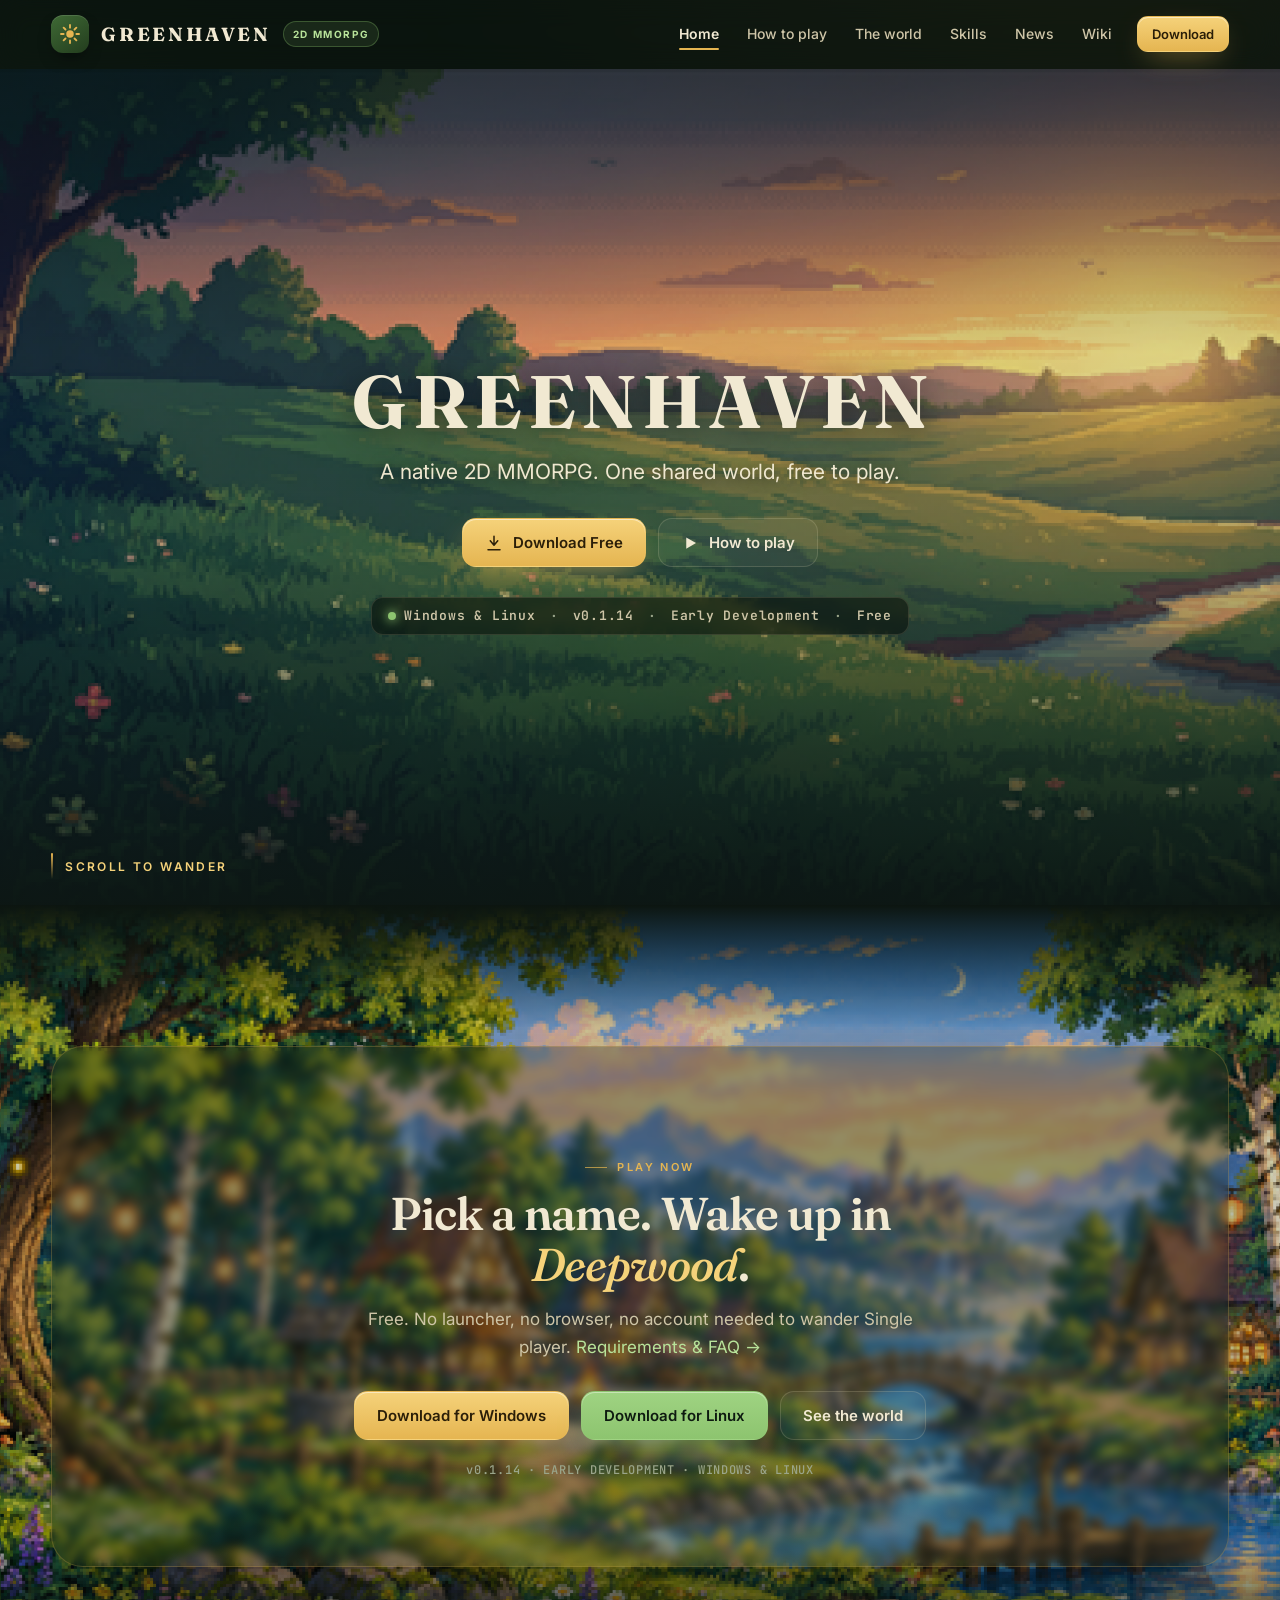
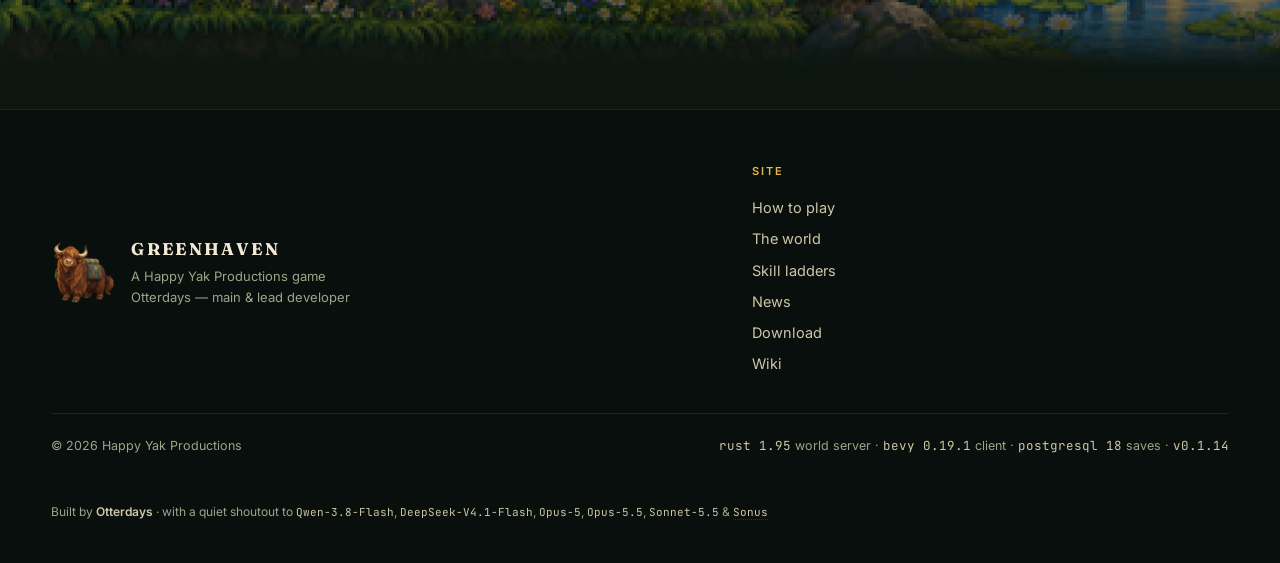
==== commit 86f67fde: "feat(ui): add external link to Wiki in footer navigation - Added a new anchor element linking to the" ====
--- a/index.html
+++ b/index.html
@@ -93,6 +93,7 @@
         <a href="skills.html">Skill ladders</a>
         <a href="news.html">News</a>
         <a href="download.html">Download</a>
+        <a href="https://greenhaven-wiki.getlullpod.com/">Wiki</a>
       </div>
       <div class="f-meta">
         <span>&copy; <span id="year">2026</span> Happy Yak Productions</span>
